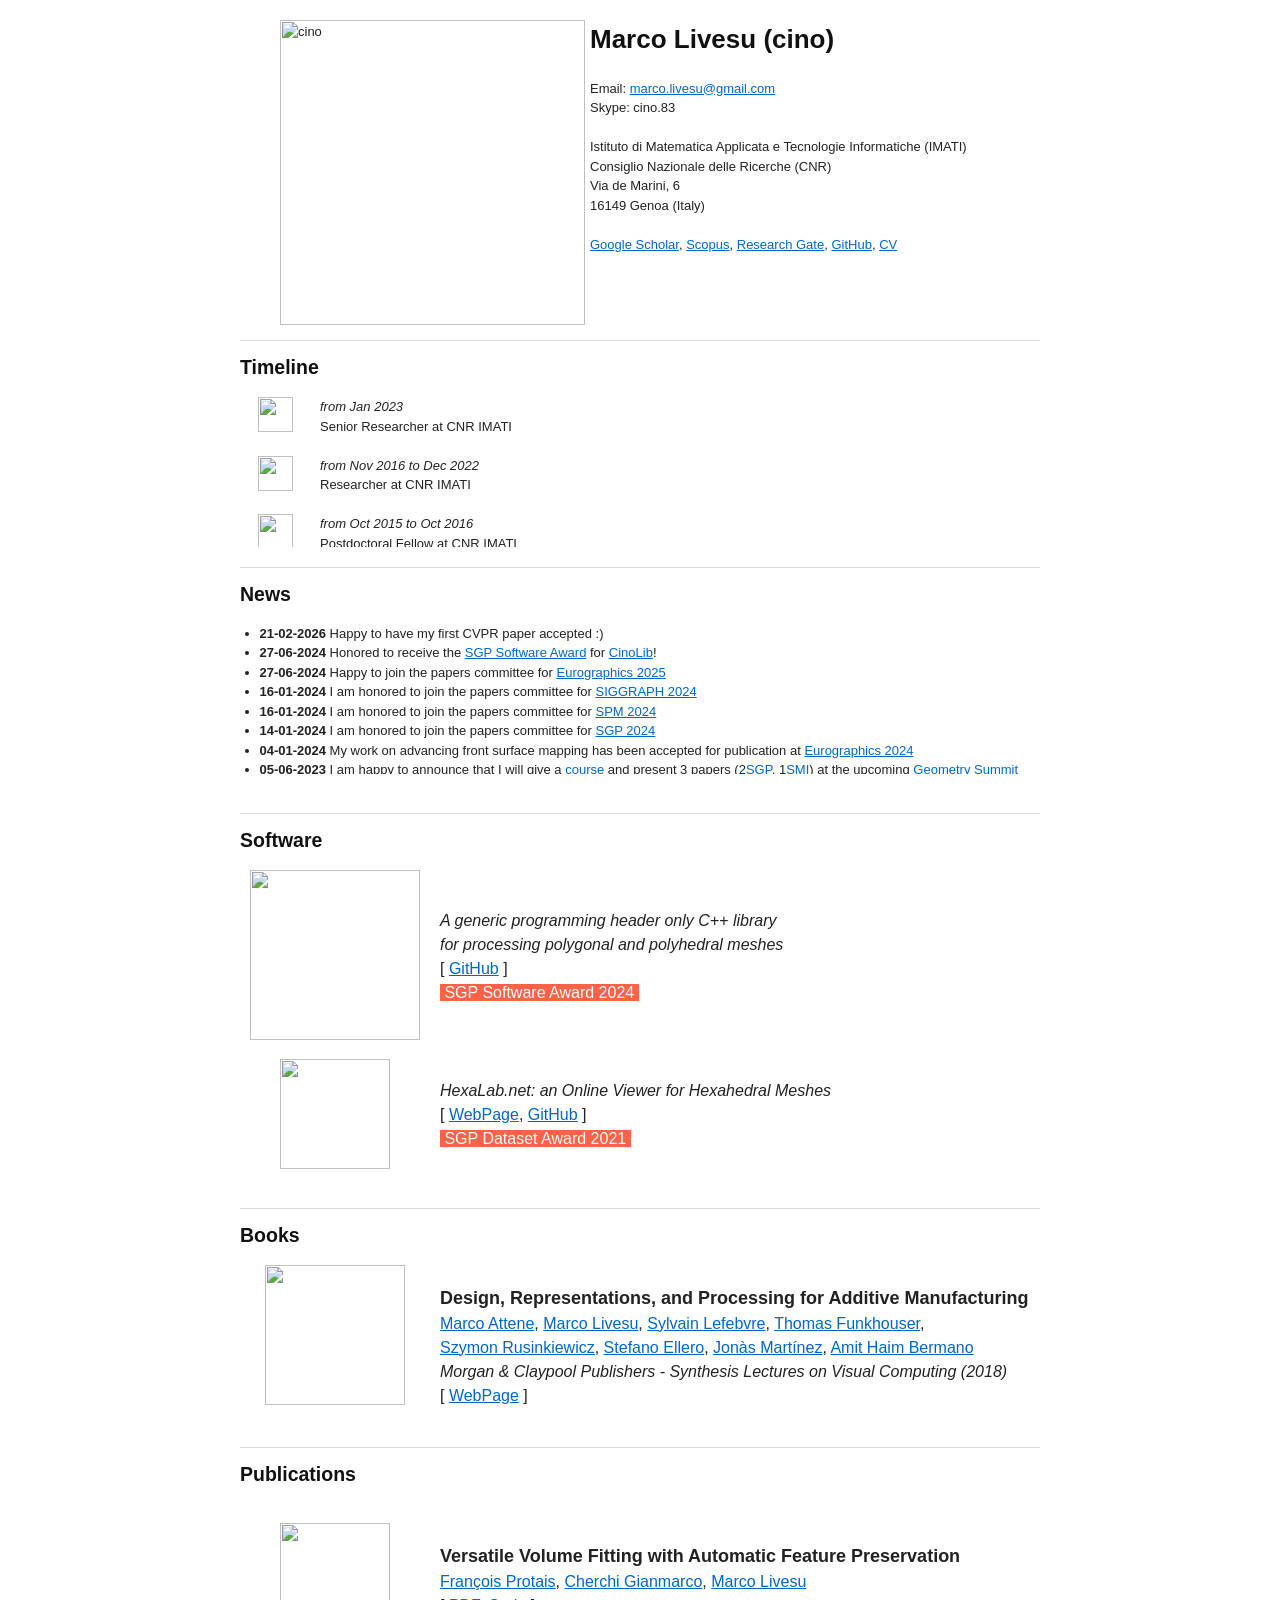
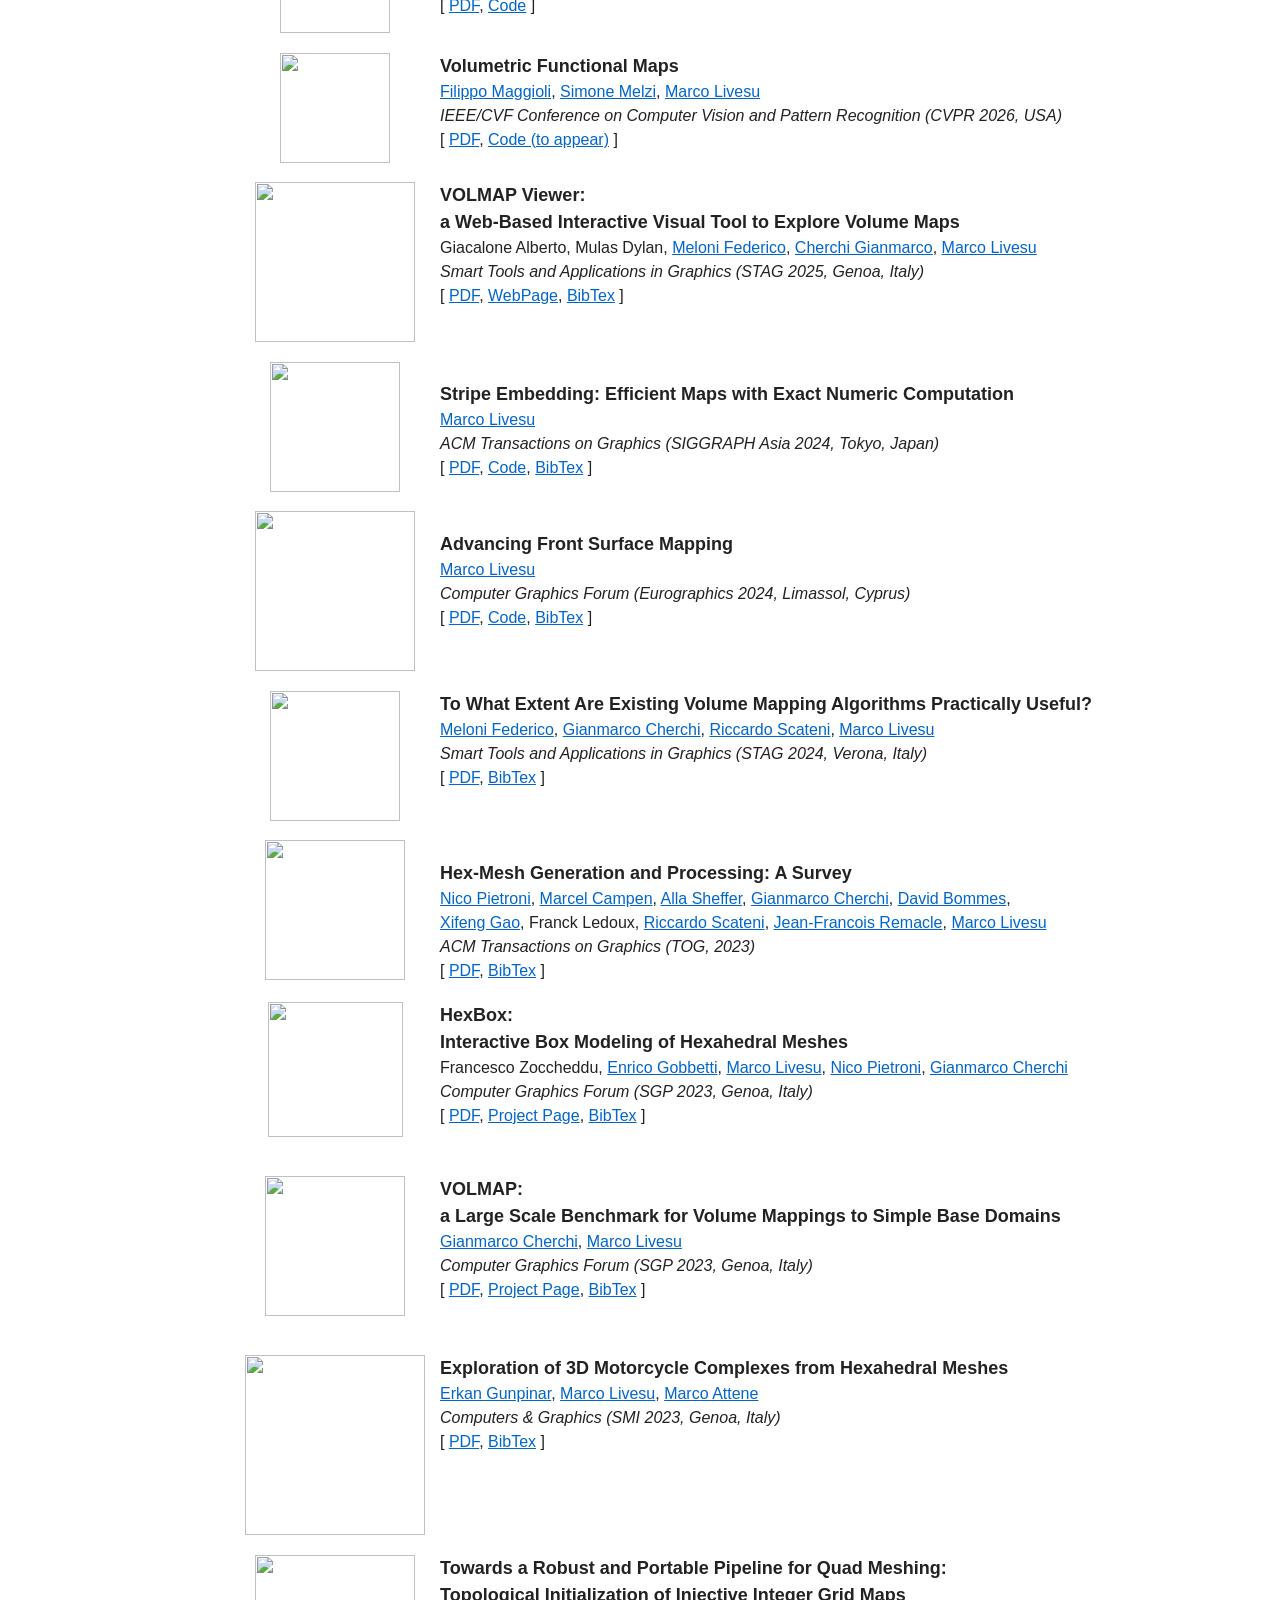
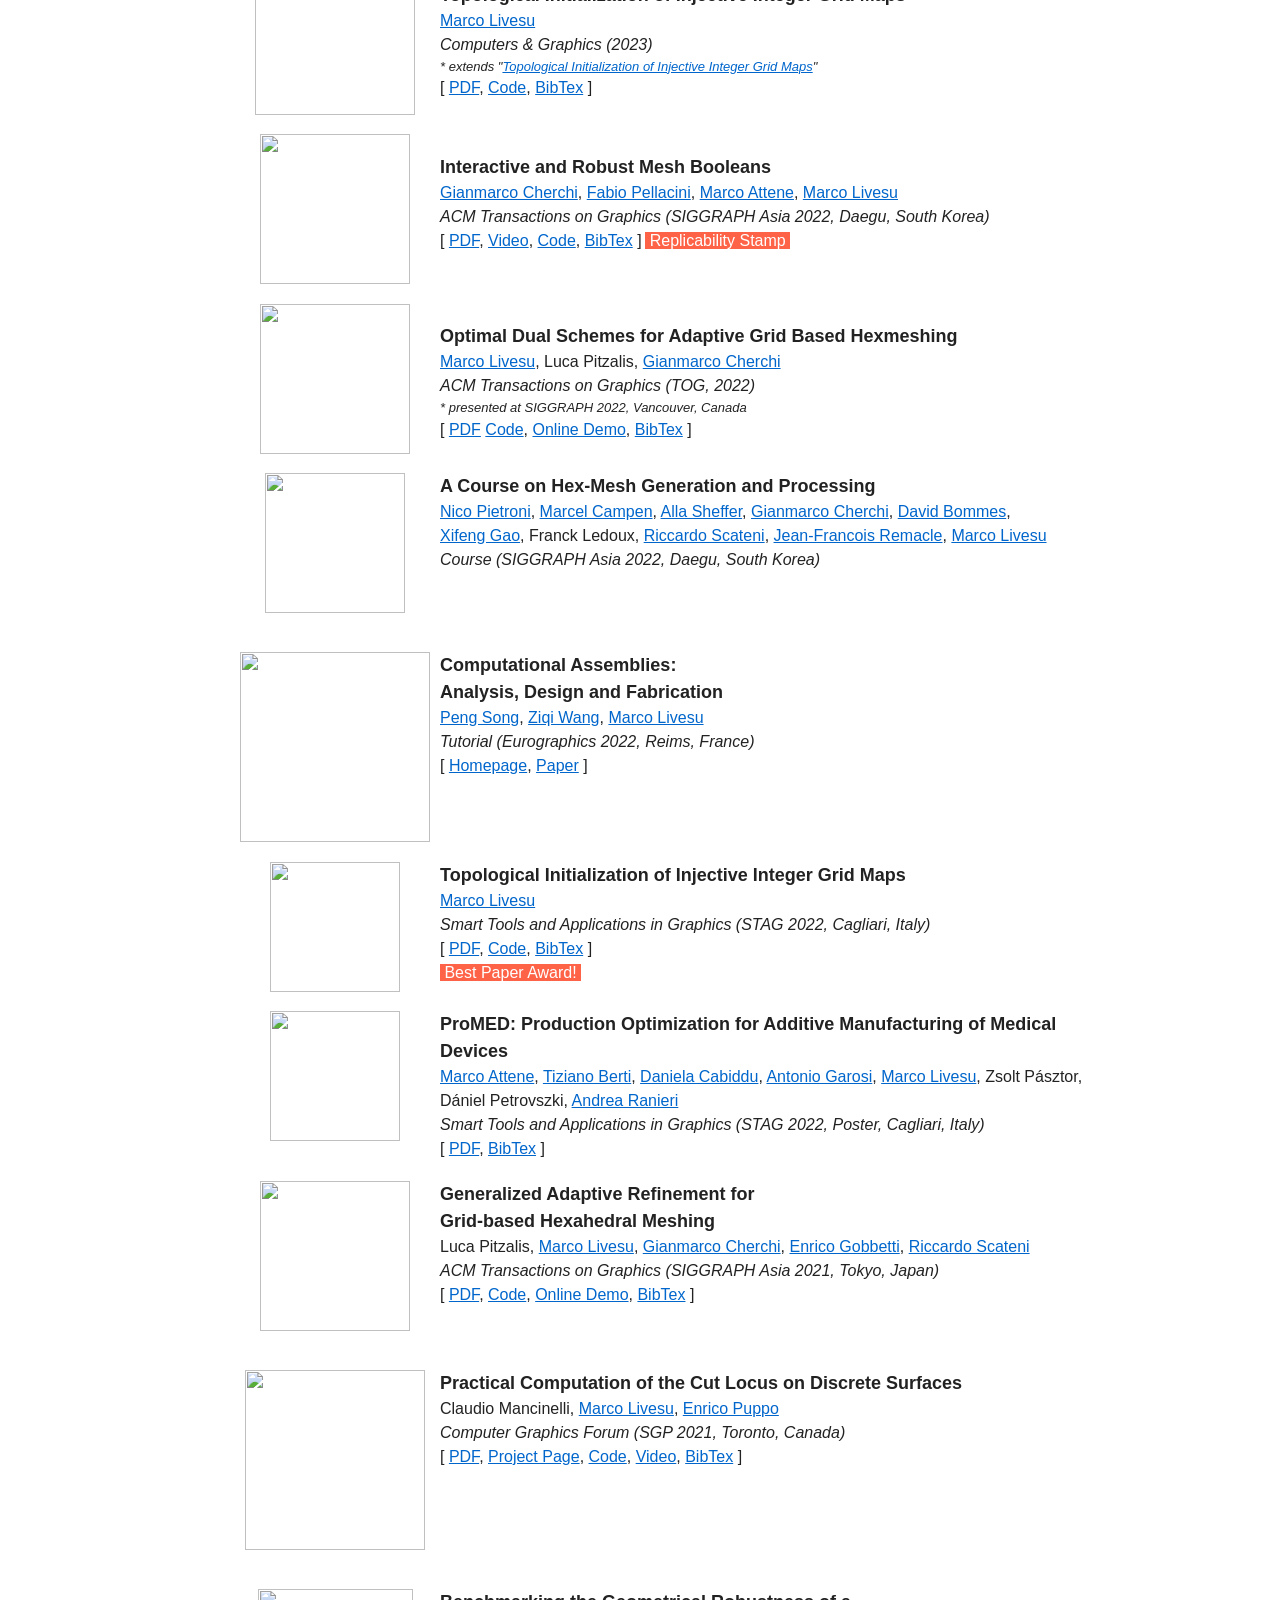
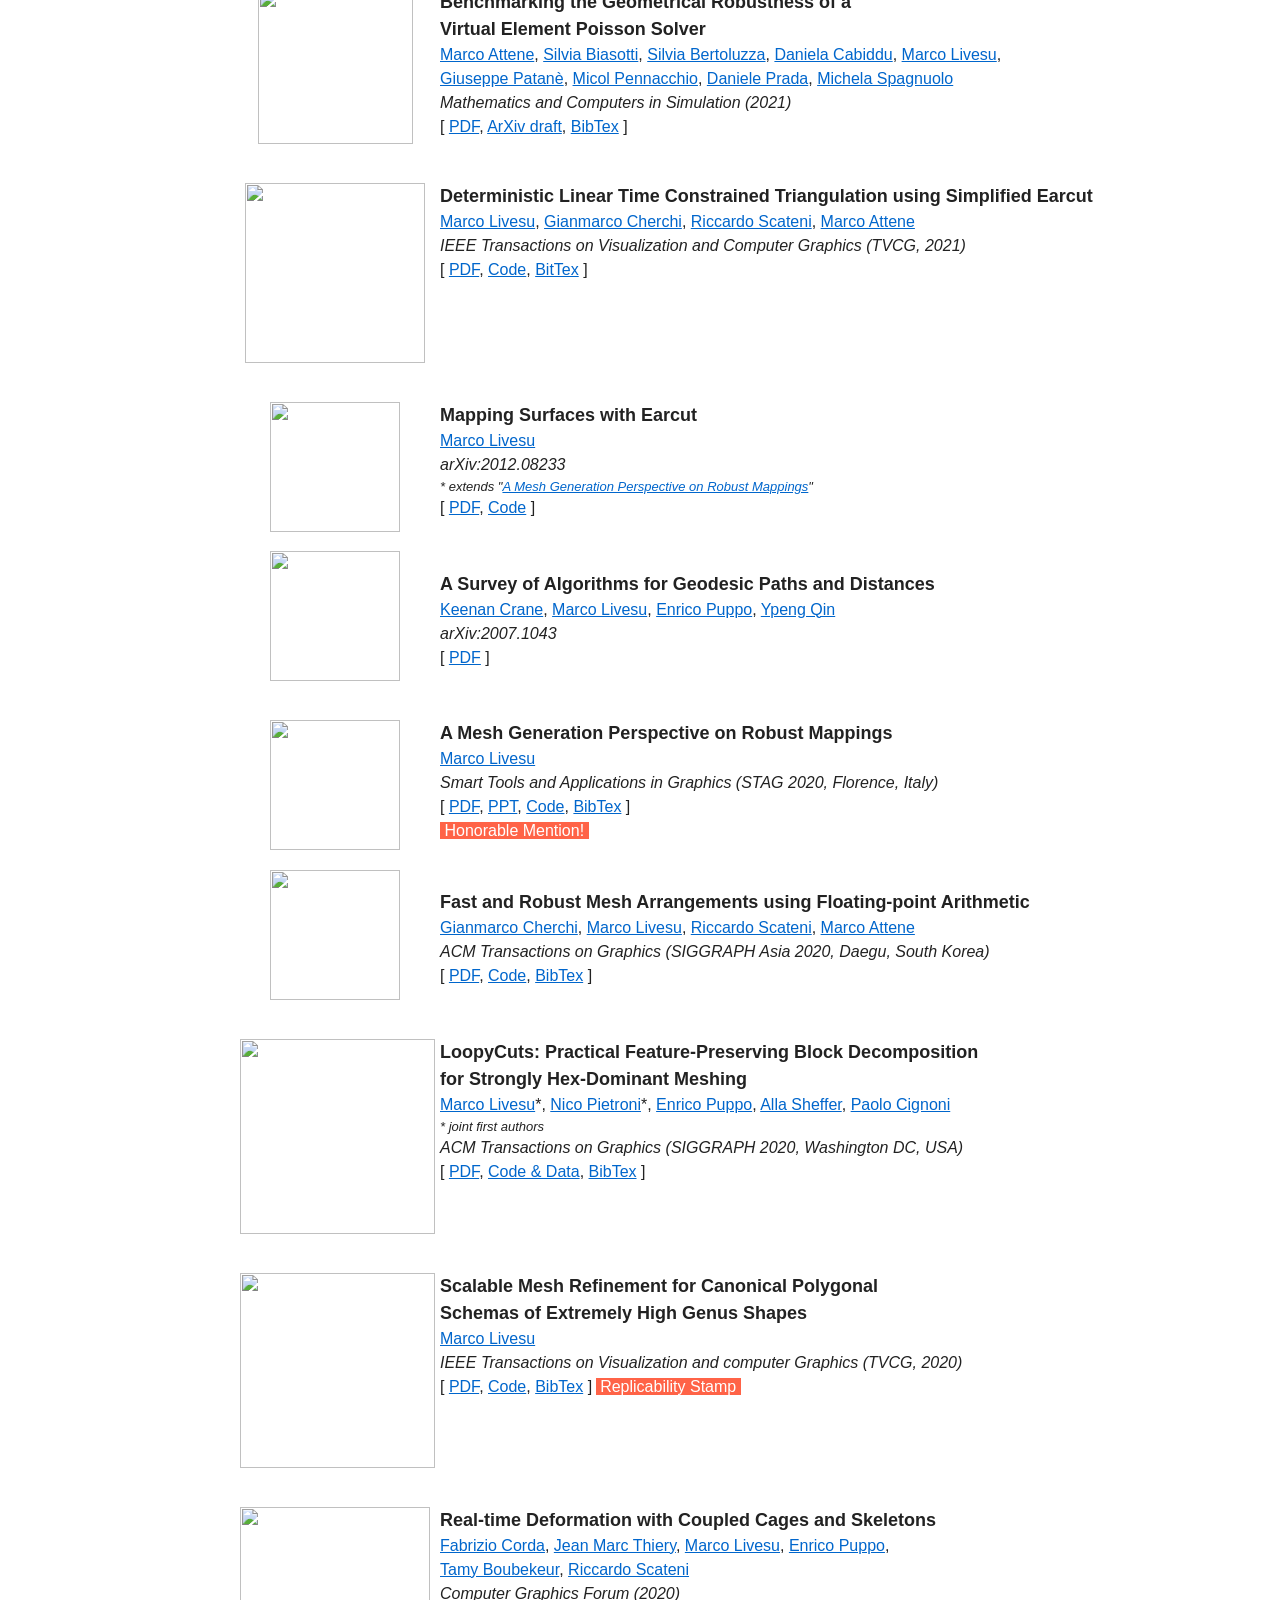
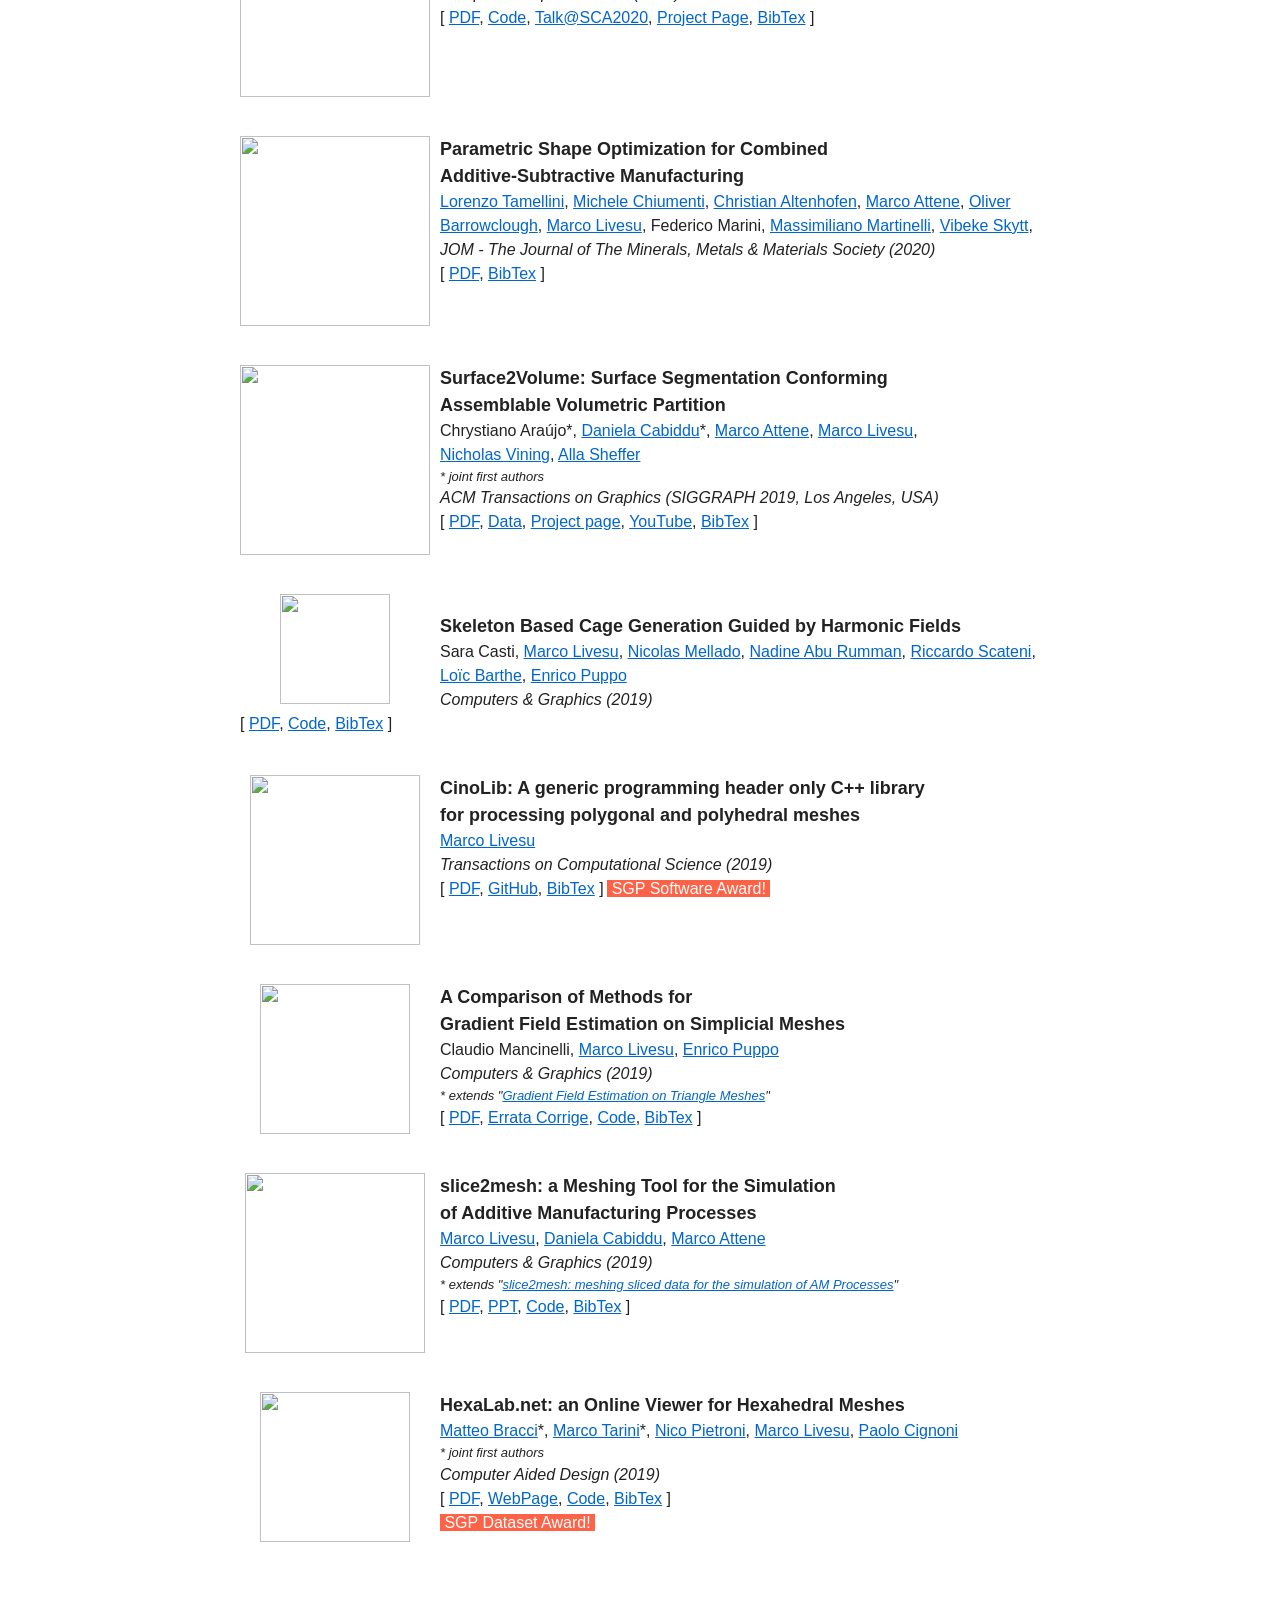
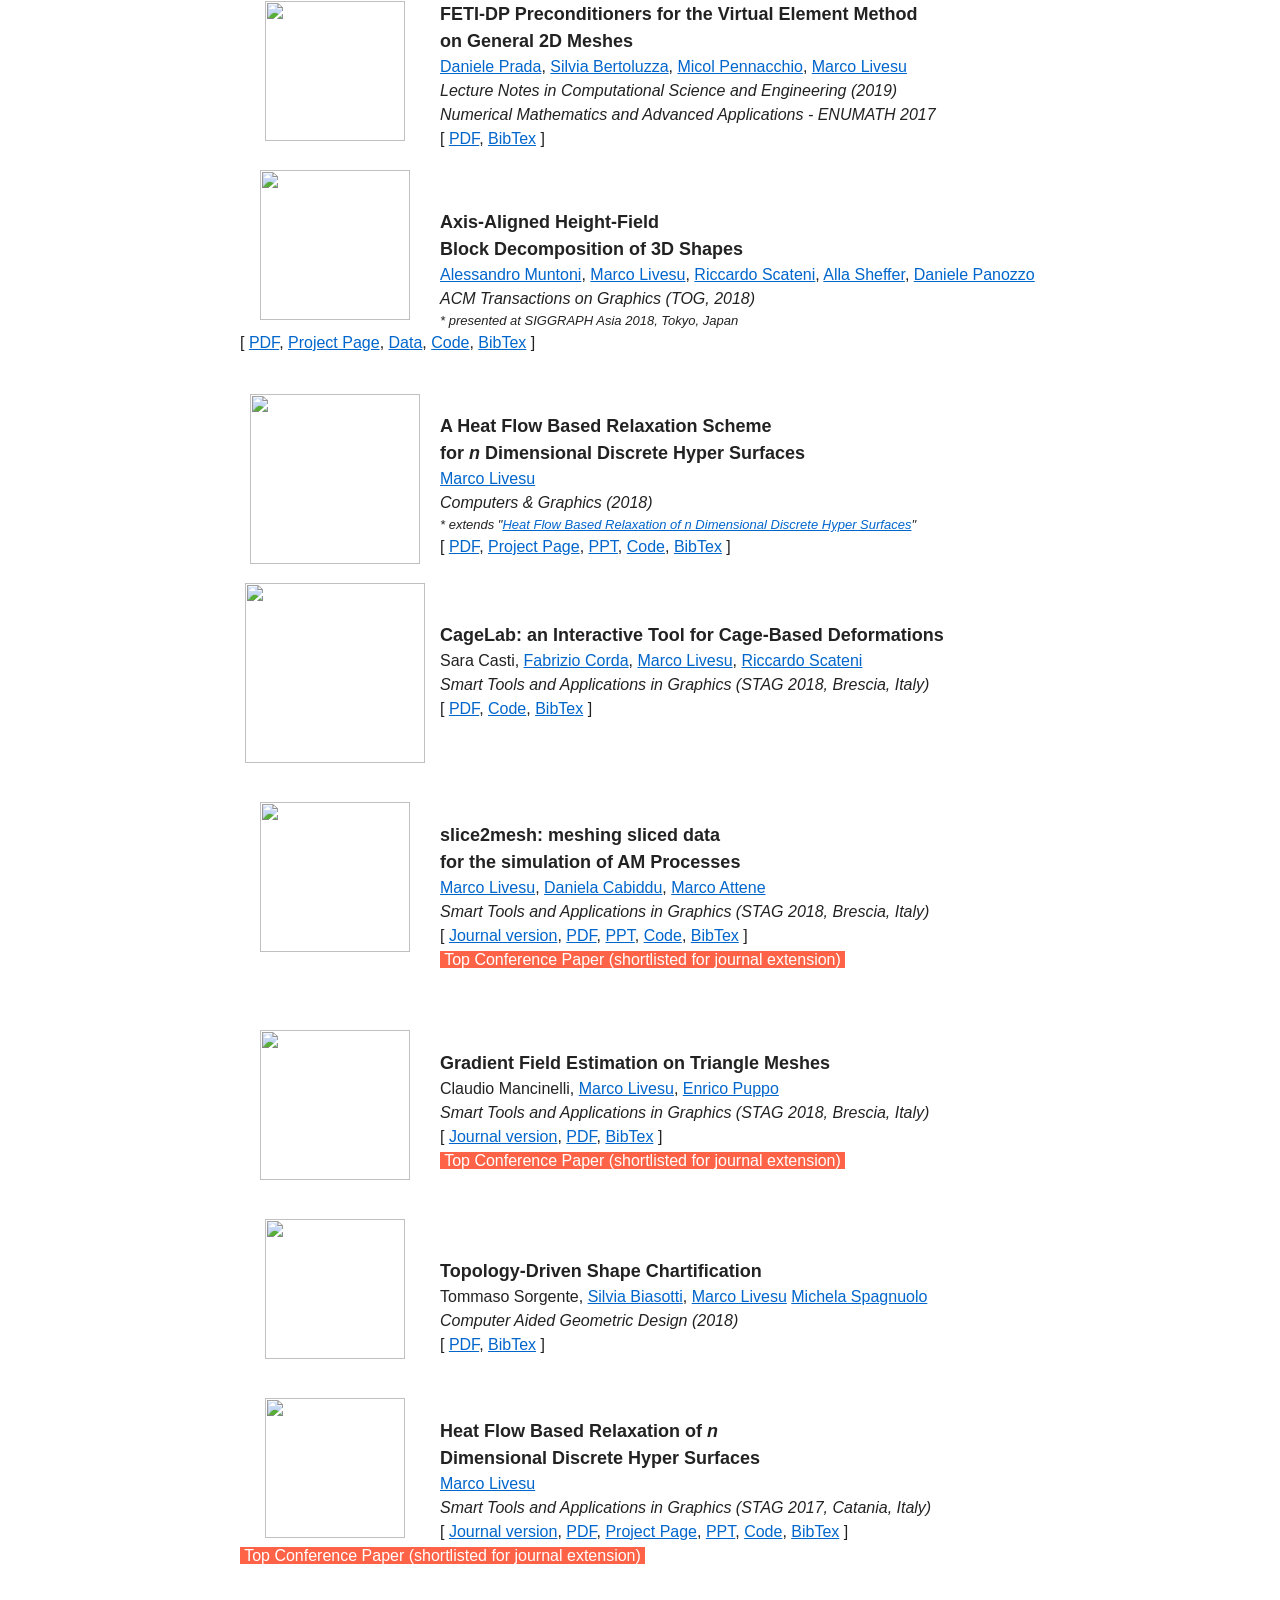
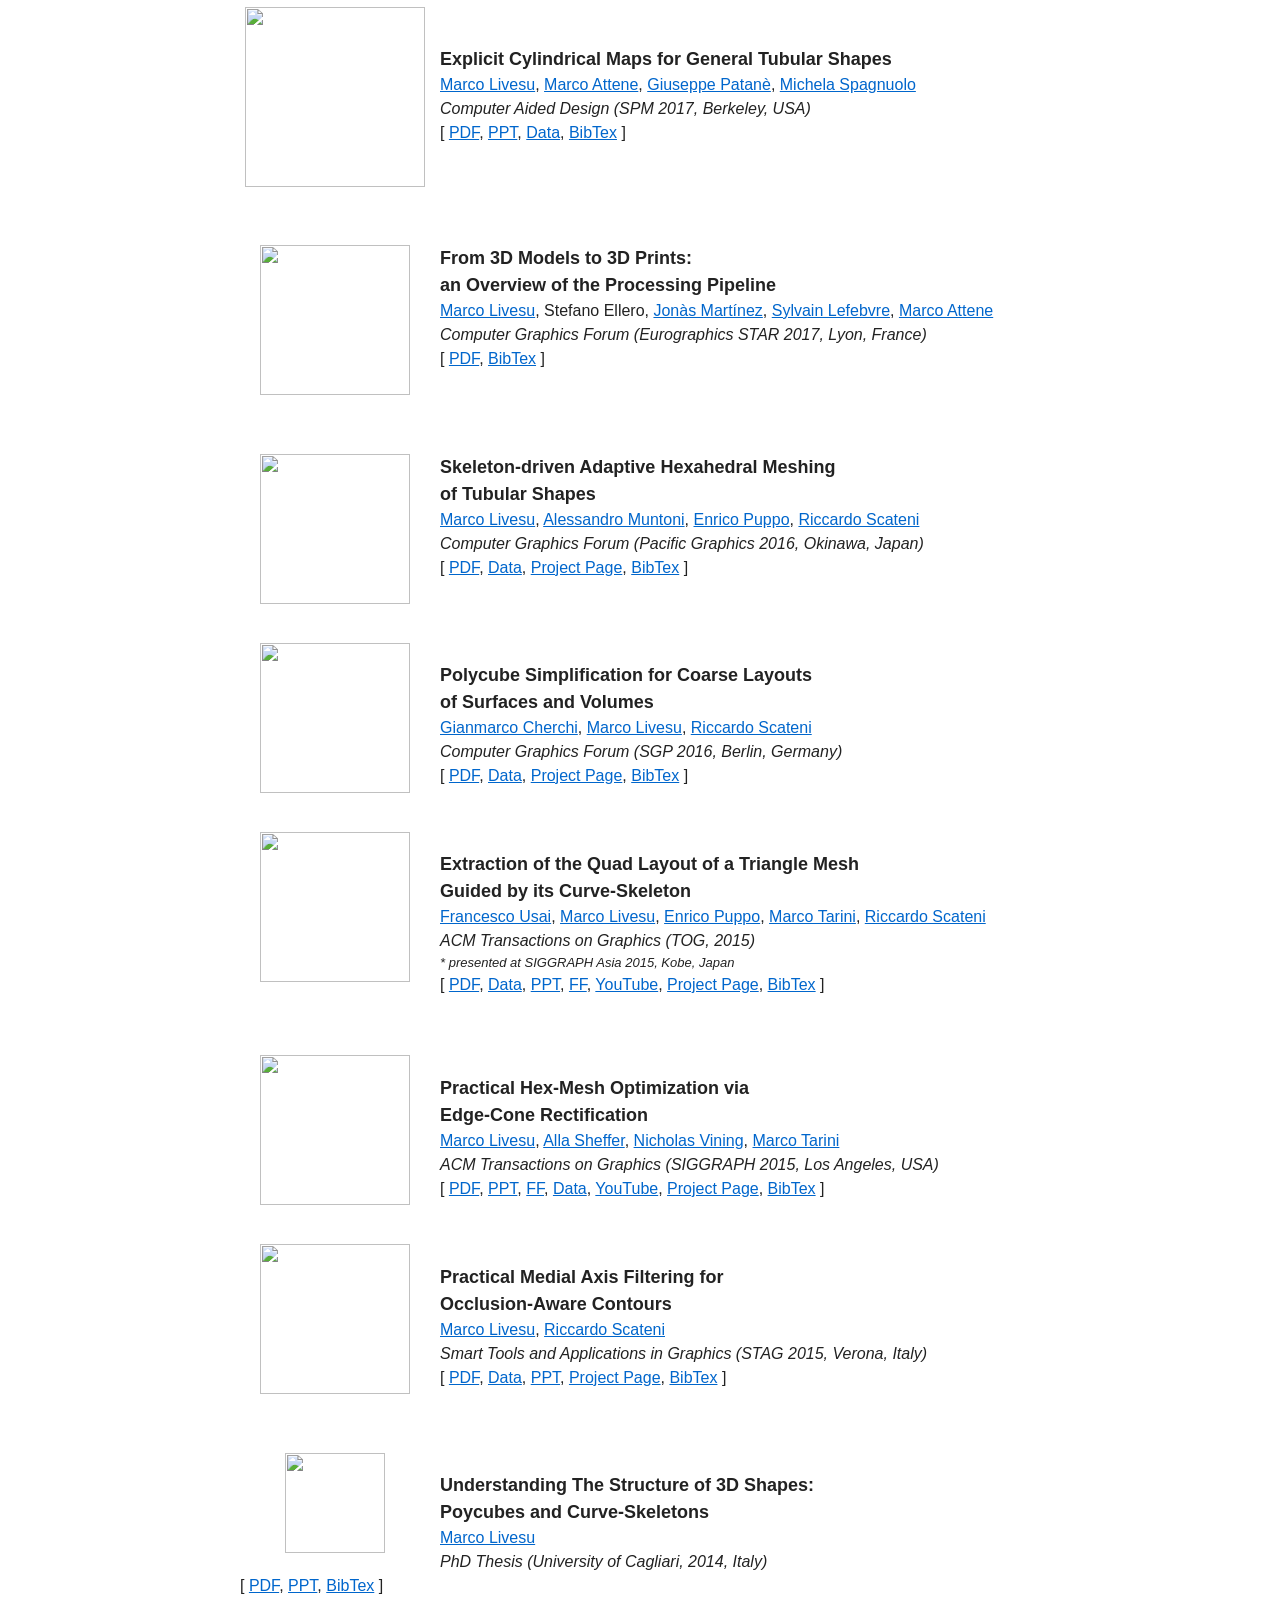
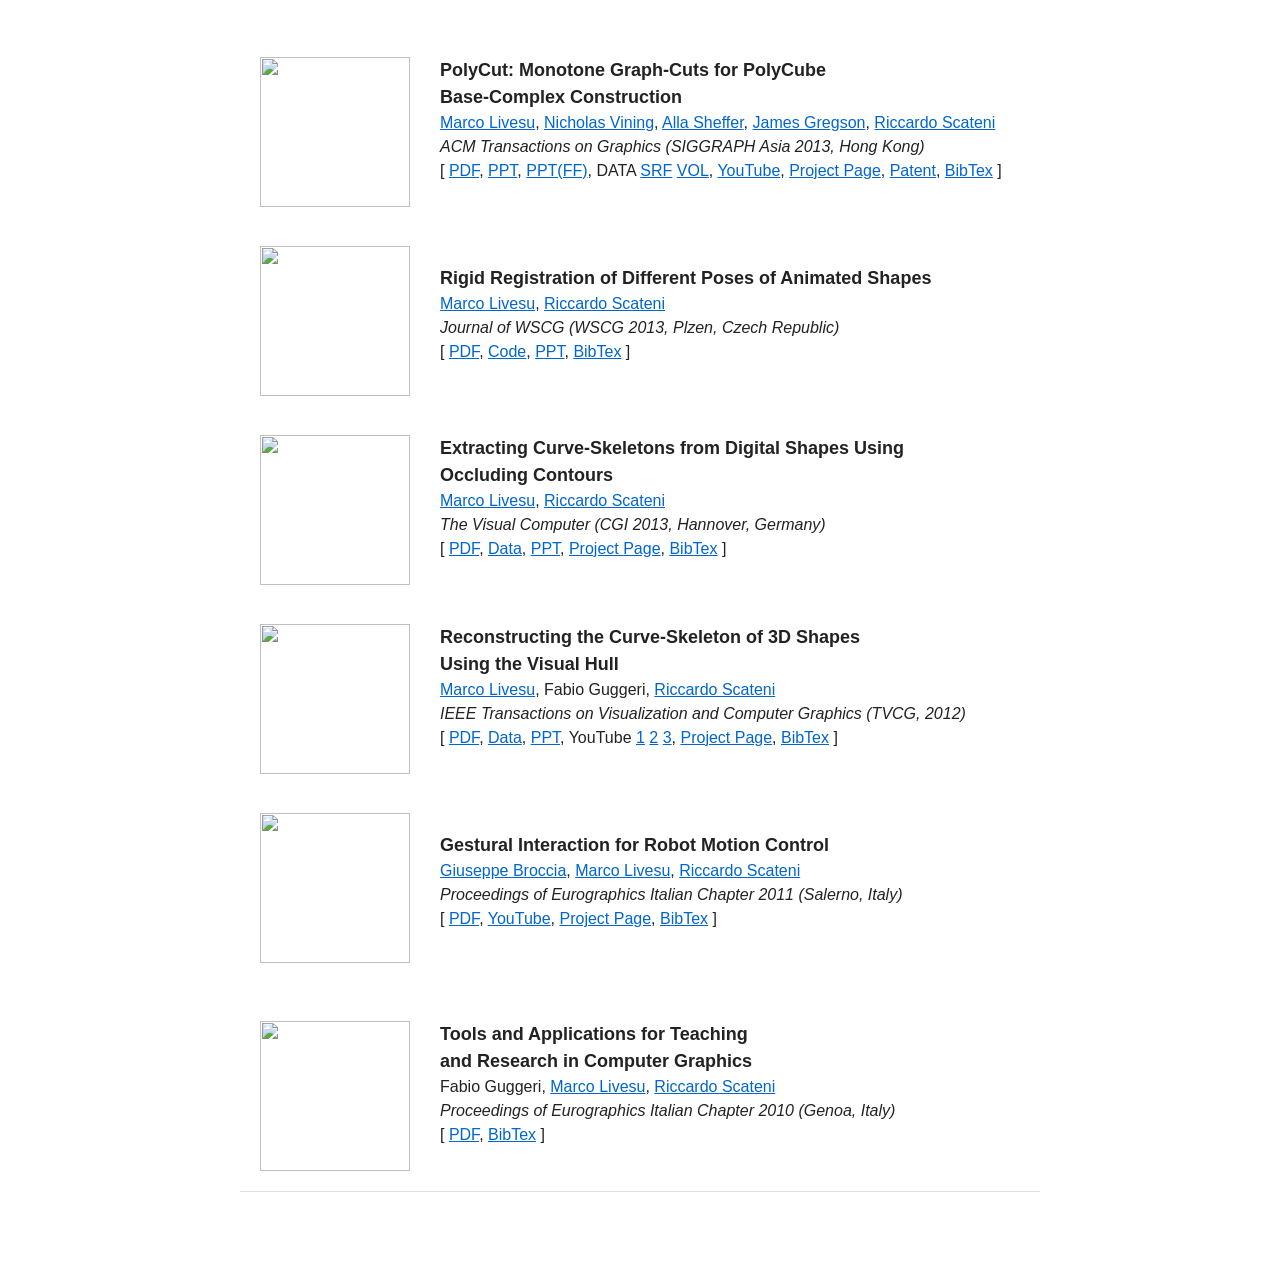
==== index.html @ 291c3c8e "Add files via upload" ====
<html><head>
    <meta http-equiv="Content-Type" content="text/html; charset=UTF-8">
    <meta name="author" content="Marco Livesu"/>
    <meta name="author-url" content="http://pers.ge.imati.cnr.it/livesu/"/>

    <title>Marco Livesu</title>

    <link rel="stylesheet" href="screen.css" type="text/css" media="screen, projection">
    <link rel="stylesheet" href="print.css" type="text/css" media="print">
    <style>
        body{
            font-family: Helvetica, Arial;
            font-size: 13px;
        }
        body.container{
            width: 800px;
        }

        .scrollable_div {
          width: 800px;
          height: 150px;
          overflow-y: scroll;
          overflow-x:hidden;
        }
    </style>

</head>

<body class="container">
    <div class="span-7 prepend-1" style="margin: 20px 0px 15px 0px;">
        <img src="img/cino3.jpg" alt="cino" width="305px" style="float:left; border:1px solid light-gray;">
    </div>
    <div class="span-10 prepend-1 last" align="justify" style="margin: 20px 0px 10px 0px;">
      <h2><b>Marco Livesu (cino)</b></h2>
      <p>  Email: <a href="mailto:marco.livesu@gmail.com">marco.livesu@gmail.com</a>
      <br> Skype: cino.83
      <br>
      <br> Istituto di Matematica Applicata e Tecnologie Informatiche (IMATI)
      <br> Consiglio Nazionale delle Ricerche (CNR)
      <br> Via de Marini, 6
      <br> 16149 Genoa (Italy)
      <br>
      <br> <a href="https://scholar.google.it/citations?user=SQFYoXkAAAAJ&hl=en&oi=ao">Google Scholar</a>,
           <a href="https://www.scopus.com/authid/detail.uri?authorId=55359210500">Scopus</a>,
           <a href="https://www.researchgate.net/profile/Marco_Livesu">Research Gate</a>,
           <a href="https://github.com/mlivesu">GitHub</a>,
          <a href="marcolivesuCV.pdf">CV</a>
      </p>
    </div>

    <hr>
    <div class="span-26">
        <h3><b>Timeline</b></h3>
        <div class="scrollable_div">
            <div class="span-22 content">
                <div class="span-2" align="center"> <img src="img/cnr.gif" height="35"> </div>
                <div><font size="2"><i>from Jan 2023</i><br>
                      Senior Researcher at CNR IMATI</font>
                </div><br>
                <div class="span-2" align="center"> <img src="img/cnr.gif" height="35"> </div>
                <div><font size="2"><i>from Nov 2016 to Dec 2022</i><br>
                      Researcher at CNR IMATI</font>
                </div></br>
                <div class="span-2" align="center"> <img src="img/cnr.gif" height="35"> </div>
                <div><font size="2"><i>from Oct 2015 to Oct 2016</i><br>
                      Postdoctoral Fellow at CNR IMATI</font>
                </div></br>
                <div class="span-2" align="center"> <img src="img/unica.jpg" height="40"> </div>
                <div><font size="2"><i>from Mar 2015 to Sep 2015</i><br>
                      Researcher at University of Cagliari</font>
                </div></br>
                <div class="span-2" align="center"> <img src="img/unige.png" height="39"> </div>
                <div><font size="2"><i>from Feb 2015 to Aug 2015</i><br>
                      Visiting Researcher at University of Genoa</font>
                </div></br>
                <div class="span-2" align="center"> <img src="img/UBC.jpeg" height="39"> </div>
                <div><font size="2"><i>from Jun 2014 to Jan 2015</i><br>
                      Postdoctoral Fellow at University of British Columbia</font>
                </div></br>
                <div class="span-2" align="center"> <img src="img/UBC.jpeg" height="39"> </div>
                <div><font size="2"><i>from Sep 2012 to Apr 2013</i><br>
                      Visiting PhD at University of British Columbia</font>
                </div></br>
                <div class="span-2" align="center"> <img src="img/unica.jpg" height="40"> </div>
                <div><font size="2"><i>from Jan 2011 to May 2014</i><br>
                      PhD at University of Cagliari</font>
                </div></br>
            </div>
        </div>
      </div>
      <br>

      <hr>
      <div class="span-24">
          <h3><b>News</b></h3>
          <div class="scrollable_div" align="justify">
          <font size="2">
          <ul>
          <li><b>21-02-2026</b> Happy to have my first CVPR paper accepted :)</li>
          <li><b>27-06-2024</b> Honored to receive the <a href="http://awards.geometryprocessing.org">SGP Software Award</a> for <a href="https://github.com/mlivesu/cinolib">CinoLib</a>!</li>
          <li><b>27-06-2024</b> Happy to join the papers committee for <a href="https://eg25.cs.ucl.ac.uk/main/home.html">Eurographics 2025</a></li>
          <li><b>16-01-2024</b> I am honored to join the papers committee for <a href="https://s2024.siggraph.org">SIGGRAPH 2024</a></li>
          <li><b>16-01-2024</b> I am honored to join the papers committee for <a href="https://spmconf.github.io/SPM2024/">SPM 2024</a></li>
          <li><b>14-01-2024</b> I am honored to join the papers committee for <a href="https://sgp2024.github.io//">SGP 2024</a></li>
          <li><b>04-01-2024</b> My work on advancing front surface mapping has been accepted for publication at <a href="https://eg2024.cyens.org.cy">Eurographics 2024</a></li>
          <li><b>05-06-2023</b> I am happy to announce that I will give a <a href="https://sgp2023.github.io/program/#graduate-school">course</a> and present 3 papers (2<a href="https://sgp2023.github.io">SGP</a>, 1<a href="https://smiconf.github.io/2023/">SMI</a>) at the upcoming <a href="https://igs2023.imati.cnr.it">Geometry Summit</a></li>
          <li><b>03-08-2022</b> Our work on robust interactive mesh Booleans is conditionally accepted at SIGGRAPH Asia 2022!</li>
          <li><b>27-07-2022</b> I am honored to serve on the technical papers committee for SIGGRAPH 2023</li>
          <li><b>17-03-2022</b> On Mar 31st I will be talking about Fabrication-Aware Shape Decomposition at the <a href="https://computational-fabrication.org">Computational Fabrication Seminar</a></li>
          <li><b>10-02-2022</b> <a href="https://songpenghit.github.io">Peng Song</a>, <a href="https://kiki007.github.io">Ziqi Wang</a> and I will be giving a tutorial on Computational Assemblies at EG2022. Stay tuned!</li>
          <li><b>03-12-2021</b> On Dec 6th I will be giving a presentation on Grid-based Hexmeshing at the <a href="https://www.algohex.eu/frames2021/">FRAMES 2021</a> workshop</li>
          <li><b>21-10-2021</b> Our work on optimal dual schemes for adaptive hexahedral meshing has been accepted at TOG!</li>
          <li><b>16-07-2021</b> I have one paper conditionally accepted at SIGGRAPH Asia 2021!</li>
          <li><b>16-07-2021</b> We are honored to receive the <a href="http://awards.geometryprocessing.org">SGP Dataset Award</a> for our <a href="http://www.hexalab.net/">HexaLab</a> project!</li>
          <li><b>25-06-2021</b> Our work on the comptutation of the Cut Locus for discrete surfaces has been accepted for publication at SGP!</li>
          <li><b>28-03-2021</b> Our work on deterministic linear time constrained triangulation has been accepted for publication at IEEE TVCG!</li>
          <li><b>14-03-2021</b> I will serve on the papers committee for <a href="https://sgp2021.github.io">SGP 2021</a></li>
          <li><b>13-11-2020</b> Hey, my paper on robust 2D mappings has received a honorable mention at <a href="https://micc.unifi.it/stag2020/">STAG 2020</a>!</li>
          <li><b>21-10-2020</b> New paper accepted at <a href="https://micc.unifi.it/stag2020/">STAG 2020</a></li>
          <li><b>25-10-2020</b> I will serve on the short papers committee for <a href="https://conferences.eg.org/eg2021/">Eurographics 2021</a></li>
          <li><b>01-08-2020</b> I have one paper conditionally accepted at SIGGRAPH Asia 2020!</a></li>
          <li><b>28-05-2020</b> I will serve on the program committee for <a href="https://micc.unifi.it/stag2020/home-2/">STAG 2020</a></li>
          <li><b>28-05-2020</b> I will serve on the program committee for <a href="http://www.grapp.visigrapp.org">GRAPP 2021</a></li>
          <li><b>14-04-2020</b> I have one paper conditionally accepted at SIGGRAPH 2020! Details soon...</li>
          <li><b>14-04-2020</b> My work on mesh refinement for generating a canonical polygonal schema is conditionally accepted at IEEE TVCG!</li>
          <li><b>16-01-2020</b> I've also received the habilitation as Associate Professor in Information Elaboration Systems (09/H1)</li>
          <li><b>14-01-2020</b> I just received the habilitation as Associate Professor in Computer Science (01/B1)</li>
          <li><b>09-01-2020</b> Our work on real-time deformation with coupled cages and skeletons has been accepted for publication at <a href="https://onlinelibrary.wiley.com/journal/14678659">CGF</a></li>
          <li><b>04-11-2019</b> Our work on shape optimization for combined additive/subtractive manufacturing has been published at <a href="https://link.springer.com/article/10.1007/s11837-019-03886-x?wt_mc=Internal.Event.1.SEM.ArticleAuthorOnlineFirst&utm_source=ArticleAuthorOnlineFirst&utm_medium=email&utm_content=AA_en_06082018&ArticleAuthorOnlineFirst_20191101">JOM</a></li>
          <li><b>25-10-2019</b> I will be serving on the short papers committee for <a href="https://conferences.eg.org/egev20/">Eurographics 2020</a></li>
          <li><b>27-09-2019</b> Today I am giving a <a href="talks/2019_09_27_Generation_Visualization_and_Assessment_of_Hexahedral_Meshes_INRIA_Sophia_Antipolis.pptx">talk</a> about hexahedral mesh generation and visualization at INRIA, hosted by <a href="https://www-sop.inria.fr/members/Evelyne.Hubert/">Evelyne Hubert</a></li>
          <li><b>25-03-2019</b> The paper based upon <a href="https://github.com/maxicino/cinolib">CinoLib</a> has been accepted for publication in the Lecture Notes in Computer Science</li>
          <li><b>25-03-2019</b> Our work on assemblable volumetric partitioning for fabrication is conditionally accepted at SIGGRAPH 2019!</li>
          <li><b>25-03-2019</b> Our work on cage generation has been conditionally accepted for publication at Computers & Graphics</li>
          <li><b>21-03-2019</b> Our extended study on gradient fields has been accepted for publication at Computers & Graphics</li>
          <li><b>01-03-2019</b> Our extended work on <a href="https://github.com/mlivesu/slice2mesh">slice2mesh</a> has been accepted for publication at Computers & Graphics</li>
          <li><b>08-02-2019</b> From Feb 10 to Mar 02 I will be visiting Prof. <a href="https://cims.nyu.edu/gcl/daniele.html">Daniele Panozzo</a> and his group at NYU</li>
          <li><b>14-12-2018</b> The paper based upon our hexmesh visualization tool, <a href="http://www.hexalab.net">HexaLab</a>, has been officially accepted for publication at CAD</li>
          <li><b>15-11-2018</b> Tomorrow I'll be talking about process planning for 3D printing at University of Verona, hosted by <a href="http://www.andreagiachetti.it/andrea/">Prof. A.Giachetti</a></li>
          <li><b>12-09-2018</b> Our work on <a href="papers/MLSSP18/MLSSP18.html">height field decomposition</a> will be presented at <a href="https://sa2018.siggraph.org/en/">SIGGRAPH Asia 2018</a>, Tokyo (Japan)</li>
          <li><b>29-08-2018</b> I have three papers accepted for presentation at <a href="http://stag2018.unibs.it">STAG 2018</a></li>
          <li><b>16-07-2018</b> The submission deadline for <a href="http://stag2018.unibs.it">STAG 2018</a> is approaching. We are looking forward to receiving your submissions :-)</li>
          <li><b>16-07-2018</b> Our <a href="papers/SBLS18/SBLS18.pdf">paper</a> on topology driven shape chartification has been accepted for publication at CAGD</li>
          <li><b>26-06-2018</b> Our <a href="http://www.morganclaypoolpublishers.com/catalog_Orig/product_info.php?products_id=1266">book</a> on Design and Process Planning for Additive Manufacturing has been released</li>
          <li><b>18-06-2018</b> We publicly released <a href="http://www.hexalab.net">HexaLab</a>! A visualization tool for hexahedral meshes</li>
          <li><b>04-05-2018</b> Our paper on height field block decomposition has been accepted for publication at ACM TOG</li>
          <li><b>04-05-2018</b> I will serve on the program committee for <a href="http://www.grapp.visigrapp.org">GRAPP 2019</a></li>
          <li><b>04-04-2018</b> I am happy to announce that I joined the editorial board of the <a href="http://journals.plos.org/plosone/">PLOS One</a> journal</li>
          <li><b>04-04-2018</b> Our paper on topology driven shape chartification has been conditionally accepted for publication at CAGD</li>
          <li><b>25-03-2018</b> Next June I will be talking about shape decomposition for manufacturing in Arcachon, at <a href="https://cs2018.sciencesconf.org">Curves and Surfaces</a></li>
          <li><b>23-03-2018</b> Next October <a href="http://berndbickel.com">B.Bickel</a>, <a href="http://pellacini.di.uniroma1.it">F.Pellacini</a>, <a href="http://vcg.isti.cnr.it/~malomo/">L.Malomo</a>, <a href="https://sites.google.com/site/jonasmartinezbayona/">J.Martìnez</a> and I will be teaching AM at the <a href="http://egit-school2018.unibs.it">EGIT PhD School 2018</a></li>
          <li><b>23-03-2018</b> <a href="http://stag2018.unibs.it">STAG 2018</a> website is up and running. We are looking forward to receiving many submissions!</li>
          <li><b>25-01-2018</b> My joint work with IMATI Pavia on FETI-DP preconditioners for VEM has been conditionally accepted for publication</li>
          <li><b>09-01-2018</b> My extended work on discrete hyper surfaces relaxation has been accepted at the Computers & Graphics journal</li>
          <li><b>04-01-2018</b> I will serve as program chair for STAG 2018</li>
          <li><b>20-10-2017</b> My work on discrete hyper surfaces relaxation has been shortlisted for a journal extended version</li>
          <li><b>22-08-2017</b> My C++ library for processing polygonal and polyhedral meshes (<a href="https://github.com/maxicino/cinolib">CinoLib</a>) is now publicly available on GitHub</li>
          <li><b>22-08-2017</b> My paper on relaxing <i>n</i> dimensional discrete hyper surfaces has been accepted at <a href="http://iplab.dmi.unict.it/stag2017/">STAG 2017</a></li>
          <li><b>18-05-2017</b> I will serve on the program committee for <a href="http://iplab.dmi.unict.it/stag2017/">STAG 2017</a>. Call for papers is now open.</li>
          <li><b>28-04-2017</b> Our paper on solid cylindrical maps for tubular shapes has been accepted at <a href="https://s3pm.icsi.berkeley.edu/s3pm/spm.html">SPM 2017</a></li>
          <li><b>25-04-2017</b> I served as Guest Academic Editor for the <a href="http://journals.plos.org/plosone/">PLOS One</a> journal</li>
          <li><b>28-03-2017</b> I will serve on the program committee for <a href="http://www.grapp.visigrapp.org">GRAPP 2018</a></li>
          <li><b>28-03-2017</b> I will serve on the program committee for <a href="http://sibgrapi2017.ic.uff.br">SIBGRAPI 2017</a></li>
          <li><b>23-12-2016</b> Our survey on Process Planning for Additive Manufacturing has been conditionally accepted at <a href="http://liris.cnrs.fr/eg2017/index.php/star-program/#st2">EUROGRAPHICS 2017</a></li>
          </ul>
          </font>
        </div>
        <br><br>
      </div>
      <br>

      <hr>
      <h3><b>Software</b></h3>
      <div class="container">
        <div class="span-24 content">
          <div class="span-5" align="center"> <img src="img/cinolib.png" width="170"> </div>
          <div><br><br>
            <font size="3"><i>A generic programming header only C++ library<br>for processing polygonal and polyhedral meshes</i></font><br>
            <font size="3">[
              <a href="https://github.com/maxicino/cinolib">GitHub</a>
            ]</font>
          </div>
          <font size="3" style="background-color:Tomato; color:white;">&nbsp;SGP Software Award 2024&nbsp;</font>
        </div>
      </div>
      <br>

      <div class="container">
        <div class="span-24 content">
          <div class="span-5" align="center"> <img src="img/hexalab.png" width="110"> </div>
          <div><br>
            <font size="3"><i>HexaLab.net: an Online Viewer for Hexahedral Meshes</i></font><br>
            <font size="3">[
              <a href="http://www.hexalab.net">WebPage</a>,
              <a href="https://github.com/cnr-isti-vclab/HexaLab">GitHub</a>
            ]</font>
          </div>
          <font size="3" style="background-color:Tomato; color:white;">&nbsp;SGP Dataset Award 2021&nbsp;</font>
        </div>
      </div>
      <br><br>

      <hr>
      <h3><b>Books</b></h3>
      <div class="container">
        <div class="span-22 content">
          <div class="span-5" align="center"> <img src="papers/ALLFREMB18/ALLFREMB18.jpg" width="140"> </div>
          <br>
          <div>
            <font size="4"><b>Design, Representations, and Processing for Additive Manufacturing</b><br></font>
            <font size="3">
              <a href="http://pers.ge.imati.cnr.it/attene/PersonalPage/attene.html">Marco Attene</a>,
              <a href="http://pers.ge.imati.cnr.it/livesu/">Marco Livesu</a>,
              <a href="http://www.antexel.com/sylefeb/research">Sylvain Lefebvre</a>,
              <a href="https://www.cs.princeton.edu/~funk/">Thomas Funkhouser</a>,<br>
              <a href="https://www.cs.princeton.edu/~smr/">Szymon Rusinkiewicz</a>,
              <a href="https://www.linkedin.com/in/stefanoellero/">Stefano Ellero</a>,
              <a href="https://sites.google.com/site/jonasmartinezbayona/">Jonàs Martínez</a>,
              <a href="https://www.cs.princeton.edu/~abermano/">Amit Haim Bermano</a><br>
            </font>
            <font size="3"><i>Morgan & Claypool Publishers - Synthesis Lectures on Visual Computing (2018)</i></font><br>
            <font size="3">[
              <a href="https://www.morganclaypool.com/doi/10.2200/S00847ED1V01Y201804VCP031">WebPage</a>
            ]</font>
          </div>
        </div>
      </div>
      <br>
      <br>

      <hr>
      <h3><b>Publications</b></h3>
      <br>


<div id="MLM25" class="container">
  <div class="span-22 content">
    <div class="span-5" align="center"> <img src="papers/PCL26/PCL26.png" width="110"> </div>
    <div><br>
      <font size="4"><b>Versatile Volume Fitting with Automatic Feature Preservation</b><br></font>
      <font size="3">
        <a href="https://fprotais.github.io">François Protais</a>,
        <a href="https://www.gianmarcocherchi.com">Cherchi Gianmarco</a>,
        <a href="http://pers.ge.imati.cnr.it/livesu/">Marco Livesu</a><br>
      </font>
      <font size="3">[
        <a href="https://inria.hal.science/hal-05574616v1">PDF</a>,
        <a href="https://github.com/fprotais/Mesh_optimization">Code</a>
      ]</font><br>
    </div>
  </div>
</div>
<br>


<div id="MLM25" class="container">
  <div class="span-22 content">
    <div class="span-5" align="center"> <img src="papers/MLM25/MLM25.png" width="110"> </div>
    <div>
      <font size="4"><b>Volumetric Functional Maps</b><br></font>
      <font size="3">
        <a href="https://www.filippomaggioli.com">Filippo Maggioli</a>,
        <a href="https://sites.google.com/site/melzismn">Simone Melzi</a>,
        <a href="http://pers.ge.imati.cnr.it/livesu/">Marco Livesu</a><br>
      </font>
      <font size="3"><i>IEEE/CVF Conference on Computer Vision and Pattern Recognition (CVPR 2026, USA)</i></font><br>
      <font size="3">[
        <a href="https://arxiv.org/pdf/2506.13212">PDF</a>,
        <a href="">Code (to appear)</a>
      ]</font><br>
    </div>
  </div>
</div>
<br>


<div id="GMMCL25" class="container">
  <div class="span-22 content">
    <div class="span-5" align="center"> <img src="papers/GMMCL25/GMMCL25.png" width="160"> </div>
    <div>
      <font size="4"><b>VOLMAP Viewer:<br>a Web-Based Interactive Visual Tool to Explore Volume Maps</b><br></font>
      <font size="3">
        Giacalone Alberto,
        Mulas Dylan,
        <a href="https://federicheddu.github.io">Meloni Federico</a>,
        <a href="https://www.gianmarcocherchi.com">Cherchi Gianmarco</a>,
        <a href="http://pers.ge.imati.cnr.it/livesu/">Marco Livesu</a><br>
      </font>
          <font size="3"><i>Smart Tools and Applications in Graphics (STAG 2025, Genoa, Italy)</i></font><br>
          <font size="3">[
            <a href="papers/GMMCL25/GMMCL25.pdf">PDF</a>,
            <a href="https://volmap.github.io/viewer/">WebPage</a>,
            <a href="papers/GMMCL25/GMMCL25.txt">BibTex</a>
          ]</font><br>
    </div>
  </div>
</div>
<br>

    <div id="Liv24b" class="container">
      <div class="span-22 content">
        <div class="span-5" align="center"> <img src="papers/Liv24b/Liv24b.png" width="130"> </div>
        <div><br>
          <font size="4"><b>Stripe Embedding: Efficient Maps with Exact Numeric Computation</b><br></font>
          <font size="3">
            <a href="http://pers.ge.imati.cnr.it/livesu/">Marco Livesu</a><br>
          </font>
          <font size="3"><i>ACM Transactions on Graphics (SIGGRAPH Asia 2024, Tokyo, Japan)</i></font><br>
          <font size="3">[
            <a href="papers/Liv24b/Liv24b.pdf">PDF</a>,
            <a href="https://github.com/mlivesu/cinolib/blob/master/include/cinolib/stripe_embedding/stripe_embedding.h">Code</a>,
            <a href="papers/Liv24b/Liv24b.txt">BibTex</a>
          ]</font><br>
        </div>
      </div>
    </div>
    <br>

    <div id="Liv24" class="container">
      <div class="span-22 content">
        <div class="span-5" align="center"> <img src="papers/Liv24/Liv24.png" width="160"> </div>
        <div><br>
          <font size="4"><b>Advancing Front Surface Mapping</b><br></font>
          <font size="3">
            <a href="http://pers.ge.imati.cnr.it/livesu/">Marco Livesu</a><br>
          </font>
          <font size="3"><i>Computer Graphics Forum (Eurographics 2024, Limassol, Cyprus)</i></font><br>
          <font size="3">[
            <a href="papers/Liv24/Liv24.pdf">PDF</a>,
            <a href="https://github.com/mlivesu/cinolib/blob/master/include/cinolib/AFM/AFM.h">Code</a>,
            <a href="papers/Liv24/Liv24.txt">BibTex</a>
          ]</font><br>
        </div>
      </div>
    </div>
    <br>

    <div id="Liv24b" class="container">
      <div class="span-22 content">
        <div class="span-5" align="center"> <img src="papers/MCSL24/MCSL24.png" width="130"> </div>
        <div>
          <font size="4"><b>To What Extent Are Existing Volume Mapping Algorithms Practically Useful?</b><br></font>
          <font size="3">
            <a href="https://federicheddu.github.io">Meloni Federico</a>,
            <a href="http://www.gianmarcocherchi.com">Gianmarco Cherchi</a>,
            <a href="http://people.unica.it/riccardoscateni/">Riccardo Scateni</a>,
            <a href="http://pers.ge.imati.cnr.it/livesu/">Marco Livesu</a><br>
          </font>
          <font size="3"><i>Smart Tools and Applications in Graphics (STAG 2024, Verona, Italy)</i></font><br>
          <font size="3">[
            <a href="papers/MCSL24/MCSL24.pdf">PDF</a>,
            <a href="papers/MCSL24/MCSL24.txt">BibTex</a>
          ]</font><br>
        </div>
      </div>
    </div>
    <br>

      <div id="PCSCBGLSRL22" class="container">
        <div class="span-22 content">
          <div class="span-5" align="center"> <img src="papers/PCSCBGLSRL22/PCSCBGLSRL22.png" width="140"> </div>
          <div><br>
            <font size="4"><b>Hex-Mesh Generation and Processing: A Survey</b><br></font>
            <font size="3">
              <a href="https://www.nicopietroni.com">Nico Pietroni</a>,
              <a href="http://graphics.cs.uos.de">Marcel Campen</a>,
              <a href="https://www.cs.ubc.ca/~sheffa/">Alla Sheffer</a>,
              <a href="http://www.gianmarcocherchi.com">Gianmarco Cherchi</a>,
              <a href="https://cgg.unibe.ch">David Bommes</a>,<br>
              <a href="https://gaoxifeng.github.io">Xifeng Gao</a>,
              Franck Ledoux,
              <a href="http://people.unica.it/riccardoscateni/">Riccardo Scateni</a>,
              <a href="https://perso.uclouvain.be/jean-francois.remacle/">Jean-Francois Remacle</a>,
              <a href="http://pers.ge.imati.cnr.it/livesu/">Marco Livesu</a><br>
            </font>
            <font size="3"><i>ACM Transactions on Graphics (TOG, 2023)</i></font><br>
            <font size="3">[
              <a href="https://dl.acm.org/doi/pdf/10.1145/3554920">PDF</a>,
              <a href="papers/PCSCBGLSRL22/PCSCBGLSRL22.txt">BibTex</a>
            ]</font><br>
          </div>
        </div>
      </div>
      <br>

    <div id="ZGLPC23" class="container">
      <div class="span-22 content">
        <div class="span-5" align="center"> <img src="papers/ZGLPC23/ZGLPC23.png" width="135"> </div>
        <div>
          <font size="4"><b>HexBox:<br>Interactive Box Modeling of Hexahedral Meshes</b><br></font>
          <font size="3">
            Francesco Zoccheddu,
            <a href="https://www.crs4.it/it/peopledetails/8/enrico-gobbetti/">Enrico Gobbetti</a>,
            <a href="http://pers.ge.imati.cnr.it/livesu/">Marco Livesu</a>,
            <a href="https://www.nicopietroni.com">Nico Pietroni</a>,
            <a href="http://www.gianmarcocherchi.com">Gianmarco Cherchi</a><br>
          </font>
          <font size="3"><i>Computer Graphics Forum (SGP 2023, Genoa, Italy)</i></font><br>
          <font size="3">[
            <a href="papers/ZGLPC23/ZGLPC23.pdf">PDF</a>,
            <a href="https://github.com/cg3hci/HexBox">Project Page</a>,
            <a href="papers/ZGLPC23/ZGLPC23.txt">BibTex</a>
          ]</font><br>
        </div>
      </div>
    </div>
    <br><br>

    <div id="CL23" class="container">
      <div class="span-22 content">
        <div class="span-5" align="center"> <img src="papers/CL23/CL23.png" width="140"> </div>
        <div>
          <font size="4"><b>VOLMAP:<br>a Large Scale Benchmark for Volume Mappings to Simple Base Domains</b><br></font>
          <font size="3">
            <a href="http://www.gianmarcocherchi.com">Gianmarco Cherchi</a>,
            <a href="http://pers.ge.imati.cnr.it/livesu/">Marco Livesu</a><br>
          </font>
          <font size="3"><i>Computer Graphics Forum (SGP 2023, Genoa, Italy)</i></font><br>
          <font size="3">[
            <a href="papers/CL23/CL23.pdf">PDF</a>,
            <a href="https://volmap.github.io">Project Page</a>,
            <a href="papers/CL23/CL23.txt">BibTex</a>
          ]</font><br>
        </div>
      </div>
    </div>
    <br><br>

    <div id="GLA23" class="container">
      <div class="span-22 content">
        <div class="span-5" align="center"> <img src="papers/GLA23/GLA23.png" width="180"> </div>
        <div>
          <font size="4"><b>Exploration of 3D Motorcycle Complexes from Hexahedral Meshes</b><br></font>
          <font size="3">
            <a href="https://akademi.itu.edu.tr/en/gunpinar/">Erkan Gunpinar</a>,
            <a href="http://pers.ge.imati.cnr.it/livesu/">Marco Livesu</a>,
            <a href="http://pers.ge.imati.cnr.it/attene/PersonalPage/attene.html">Marco Attene</a><br>
          </font>
          <font size="3"><i>Computers & Graphics (SMI 2023, Genoa, Italy)</i></font><br>
          <font size="3">[
            <a href="papers/GLA23/GLA23.pdf">PDF</a>,
            <a href="papers/GLA23/GLA23.txt">BibTex</a>
          ]</font><br>
        </div>
      </div>
    </div>
    <br>

      <div id="Liv23" class="container">
        <div class="span-22 content">
          <div class="span-5" align="center"> <img src="papers/Liv23/Liv23.png" width="160"> </div>
          <div>
            <font size="4"><b>Towards a Robust and Portable Pipeline for Quad Meshing:<br>Topological Initialization of Injective Integer Grid Maps</b><br></font>
            <font size="3">
              <a href="http://pers.ge.imati.cnr.it/livesu/">Marco Livesu</a><br>
            </font>
            <font size="3"><i>Computers & Graphics (2023)</i></font><br>
            <font size="2"><i>* extends "<a href="#Liv22">Topological Initialization of Injective Integer Grid Maps</a>"</i></font><br>
            <font size="3">[
              <a href="papers/Liv23/Liv23.pdf">PDF</a>,
              <a href="https://github.com/mlivesu/topological_IGM">Code</a>,
              <a href="papers/Liv23/Liv23.txt">BibTex</a>
            ]</font><br>
          </div>
        </div>
      </div>
      <br>

      <div id="CPAL22" class="container">
        <div class="span-22 content">
          <div class="span-5" align="center"> <img src="papers/CPAL22/CPAL22.png" width="150"> </div>
          <div><br>
            <font size="4"><b>Interactive and Robust Mesh Booleans</b><br></font>
            <font size="3">
              <a href="http://www.gianmarcocherchi.com">Gianmarco Cherchi</a>,
              <a href="https://pellacini.di.uniroma1.it">Fabio Pellacini</a>,
              <a href="http://pers.ge.imati.cnr.it/attene/PersonalPage/attene.html">Marco Attene</a>,
              <a href="http://pers.ge.imati.cnr.it/livesu/">Marco Livesu</a><br>
            </font>
            <font size="3"><i>ACM Transactions on Graphics (SIGGRAPH Asia 2022, Daegu, South Korea)</i></font><br>
            <font size="3">[
              <a href="papers/CPAL22/CPAL22.pdf">PDF</a>,
              <a href="https://www.youtube.com/watch?v=9fo7ApTrXdw">Video</a>,
              <a href="https://github.com/gcherchi/InteractiveAndRobustMeshBooleans">Code</a>,
              <a href="papers/CPAL22/CPAL22.txt">BibTex</a>
            ]</font>
            <font size="3" style="background-color:Tomato; color:white;">&nbsp;Replicability Stamp&nbsp;</font>
            <br>
          </div>
        </div>
      </div>
      <br>

      <div id="Liv20b" class="container">
        <div class="span-22 content">
          <div class="span-5" align="center"> <img src="papers/LPC21/LPC21.png" width="150"> </div>
          <div><br>
            <font size="4"><b>Optimal Dual Schemes for Adaptive Grid Based Hexmeshing</b><br></font>
            <font size="3">
              <a href="http://pers.ge.imati.cnr.it/livesu/">Marco Livesu</a>,
              Luca Pitzalis</a>,
              <a href="http://www.gianmarcocherchi.com">Gianmarco Cherchi</a><br>
            </font>
            <font size="3"><i>ACM Transactions on Graphics (TOG, 2022)</i></font><br>
            <font size="2"><i>* presented at SIGGRAPH 2022, Vancouver, Canada</i></font><br>
            <font size="3">[
              <a href="papers/LPC21/LPC21.pdf">PDF</a>
              <a href="https://github.com/mlivesu/cinolib/blob/master/include/cinolib/hex_transition_schemes.h">Code</a>,
              <a href="http://90.147.146.248">Online Demo</a>,
              <a href="papers/LPC21/LPC21.txt">BibTex</a>
            ]</font><br>
          </div>
        </div>
      </div>
      <br>

      <div id="PCSCBGLSRL22_course" class="container">
        <div class="span-22 content">
          <div class="span-5" align="center"> <img src="papers/PCSCBGLSRL22/PCSCBGLSRL22_course.png" width="140"> </div>
          <div>
            <font size="4"><b>A Course on Hex-Mesh Generation and Processing</b><br></font>
            <font size="3">
              <a href="https://www.nicopietroni.com">Nico Pietroni</a>,
              <a href="http://graphics.cs.uos.de">Marcel Campen</a>,
              <a href="https://www.cs.ubc.ca/~sheffa/">Alla Sheffer</a>,
              <a href="http://www.gianmarcocherchi.com">Gianmarco Cherchi</a>,
              <a href="https://cgg.unibe.ch">David Bommes</a>,<br>
              <a href="https://gaoxifeng.github.io">Xifeng Gao</a>,
              Franck Ledoux,
              <a href="http://people.unica.it/riccardoscateni/">Riccardo Scateni</a>,
              <a href="https://perso.uclouvain.be/jean-francois.remacle/">Jean-Francois Remacle</a>,
              <a href="http://pers.ge.imati.cnr.it/livesu/">Marco Livesu</a><br>
            </font>
            <font size="3"><i>Course (SIGGRAPH Asia 2022, Daegu, South Korea)</i></font><br>
          </div>
        </div>
      </div>
      <br><br>

      <div id="SWL22" class="container">
        <div class="span-22 content">
          <div class="span-5" align="center"> <img src="papers/SWL22/SWL22.png" width="190"> </div>
          <div>
            <font size="4"><b>Computational Assemblies:<br>Analysis, Design and Fabrication</b><br></font>
            <font size="3">
              <a href="https://songpenghit.github.io">Peng Song</a>,
              <a href="https://kiki007.github.io">Ziqi Wang</a>,
              <a href="http://pers.ge.imati.cnr.it/livesu/">Marco Livesu</a><br>
            </font>
            <font size="3"><i>Tutorial (Eurographics 2022, Reims, France)</i></font><br>
            <font size="3">[
              <a href="https://sutd-cgl.github.io/supp/Publication/projects/2022-EG-AssemblyTutorial/index.html">Homepage</a>,
              <a href="https://sutd-cgl.github.io/supp/Publication/papers/2022-EG-AssemblyTutorial.pdf">Paper</a>
            ]</font><br>
          </div>
        </div>
      </div>
      <br>

      <div id="Liv22" class="container">
        <div class="span-22 content">
          <div class="span-5" align="center"> <img src="papers/Liv22/Liv22.png" width="130"> </div>
          <div>
            <font size="4"><b>Topological Initialization of Injective Integer Grid Maps</b><br></font>
            <font size="3">
              <a href="http://pers.ge.imati.cnr.it/livesu/">Marco Livesu</a><br>
            </font>
            <font size="3"><i>Smart Tools and Applications in Graphics (STAG 2022, Cagliari, Italy)</i></font><br>
            <font size="3">[
              <a href="papers/Liv22/Liv22.pdf">PDF</a>,
              <a href="https://github.com/mlivesu/topological_IGM">Code</a>,
              <a href="papers/Liv22/Liv22.txt">BibTex</a>
            ]</font><br>
            <font size="3" style="background-color:Tomato; color:white;">&nbsp;Best Paper Award!&nbsp;</font>
          </div>
        </div>
      </div>
      <br>

      <div id="Liv22" class="container">
        <div class="span-22 content">
          <div class="span-5" align="center"> <img src="papers/ABCGLPPR22/ABCGLPPR22.png" width="130"> </div>
          <div>
            <font size="4"><b>ProMED: Production Optimization for Additive Manufacturing of Medical Devices</b><br></font>
            <font size="3">
              <a href="http://pers.ge.imati.cnr.it/attene/PersonalPage/attene.html">Marco Attene</a>,
              <a href="https://www.fablabs.io/users/tizianoberti">Tiziano Berti</a>,
              <a href="http://www.imati.cnr.it/index.php/people/8-curricula/119-daniela-cabiddu">Daniela Cabiddu</a>,
              <a href="https://www.fablabs.io/users/antonio-garosi">Antonio Garosi</a>,
              <a href="http://pers.ge.imati.cnr.it/livesu/">Marco Livesu</a>,
              Zsolt Pásztor,
              Dániel Petrovszki,
              <a href="http://arm.mi.imati.cnr.it/imati/mypage.php?idk=PG-16">Andrea Ranieri</a><br>
            </font>
            <font size="3"><i>Smart Tools and Applications in Graphics (STAG 2022, Poster, Cagliari, Italy)</i></font><br>
            <font size="3">[
              <a href="papers/ABCGLPPR22/ABCGLPPR22.pdf">PDF</a>,
              <a href="papers/ABCGLPPR22/ABCGLPPR22.txt">BibTex</a>
            ]</font><br>
          </div>
        </div>
      </div>
      <br>

      <div id="PLCGS21" class="container">
        <div class="span-22 content">
          <div class="span-5" align="center"> <img src="papers/PLCGS21/PLCGS21.png" width="150"> </div>
          <div>
            <font size="4"><b>Generalized Adaptive Refinement for<br>Grid-based Hexahedral Meshing</b><br></font>
            <font size="3">
              Luca Pitzalis,
              <a href="http://pers.ge.imati.cnr.it/livesu/">Marco Livesu</a>,
              <a href="http://www.gianmarcocherchi.com">Gianmarco Cherchi</a>,
              <a href="https://www.crs4.it/it/peopledetails/8/enrico-gobbetti/">Enrico Gobbetti</a>,
              <a href="http://people.unica.it/riccardoscateni/">Riccardo Scateni</a><br>
            </font>
            <font size="3"><i>ACM Transactions on Graphics (SIGGRAPH Asia 2021, Tokyo, Japan)</i></font><br>
            <font size="3">[
              <a href="papers/PLCGS21/PLCGS21.pdf">PDF</a>,
              <a href="https://github.com/cg3hci/Gen-Adapt-Ref-for-Hexmeshing">Code</a>,
              <a href="http://90.147.146.248">Online Demo</a>,
              <a href="papers/PLCGS21/PLCGS21.txt">BibTex</a>
            ]</font><br>
          </div>
        </div>
      </div>
      <br>
      <br>

      <div id="Liv20b" class="container">
        <div class="span-22 content">
          <div class="span-5" align="center"> <img src="papers/MLP21/MLP21.png" width="180"> </div>
          <div>
            <font size="4"><b>Practical Computation of the Cut Locus on Discrete Surfaces</b><br></font>
            <font size="3">
              Claudio Mancinelli,
              <a href="http://pers.ge.imati.cnr.it/livesu/">Marco Livesu</a>,
              <a href="http://www.disi.unige.it/person/PuppoE/">Enrico Puppo</a><br>
            </font>
            <font size="3"><i>Computer Graphics Forum (SGP 2021, Toronto, Canada)</i></font><br>
            <font size="3">[
              <a href="papers/MLP21/MLP21.pdf">PDF</a>,
              <a href="https://ggg.dibris.unige.it/papers/SGP21_cut-locus/MLP21.html">Project Page</a>,
              <a href="https://github.com/Claudiomancinelli90/CutLocus">Code</a>,
              <a href="https://youtu.be/8HxIJAtA-HE">Video</a>,
              <a href="papers/MLP21/MLP21.txt">BibTex</a>
            ]</font><br>
          </div>
        </div>
      </div>
      <br>
      <br>

      <div class="container">
        <div class="span-22 content">
          <div class="span-5" align="center"> <img src="papers/ABBCLPPPS21/ABBCLPPPS21.png" width="155"> </div>
          <div>
            <font size="4"><b>Benchmarking the Geometrical Robustness of a<br>Virtual Element Poisson Solver</b><br></font>
            <font size="3">
              <a href="http://pers.ge.imati.cnr.it/attene/PersonalPage/attene.html">Marco Attene</a>,
              <a href="http://www.imati.cnr.it/index.php/silvia-biasotti">Silvia Biasotti</a>,
              <a href="http://arturo.imati.cnr.it/aivlis/">Silvia Bertoluzza</a>,
              <a href="http://www.imati.cnr.it/index.php/people/8-curricula/119-daniela-cabiddu">Daniela Cabiddu</a>,
              <a href="http://pers.ge.imati.cnr.it/livesu/">Marco Livesu</a>,<br>
              <a href="http://pers.ge.imati.cnr.it/patane/Home.html">Giuseppe Patanè</a>,
              <a href="http://arturo.imati.cnr.it/micol/Welcome.html">Micol Pennacchio</a>,
              <a href="https://sites.google.com/view/daniele-prada-personal-webpage">Daniele Prada</a>,
              <a href="http://www.imati.cnr.it/index.php/michela-spagnuolo">Michela Spagnuolo</a><br>
            </font>
            <font size="3"><i>Mathematics and Computers in Simulation (2021)</i></font><br>
            <font size="3">[
              <a href="papers/ABBCLPPPS21/ABBCLPPPS21.pdf">PDF</a>,
              <a href="https://arxiv.org/abs/1906.01627">ArXiv draft</a>,
              <a href="papers/ABBCLPPPS21/ABBCLPPPS21.txt">BibTex</a>
            ]</font>
          </div>
        </div>
      </div>
      <br>
      <br>

      <div class="container">
        <div class="span-22 content">
          <div class="span-5" align="center"> <img src="papers/LCSA21/LCSA21.png" width="180"> </div>
          <div>
            <font size="4"><b>Deterministic Linear Time Constrained Triangulation using Simplified Earcut</b><br></font>
            <font size="3">
              <a href="http://pers.ge.imati.cnr.it/livesu/">Marco Livesu</a>,
              <a href="http://www.gianmarcocherchi.com">Gianmarco Cherchi</a>,
              <a href="http://people.unica.it/riccardoscateni/">Riccardo Scateni</a>,
              <a href="http://pers.ge.imati.cnr.it/attene/PersonalPage/attene.html">Marco Attene</a><br>
            </font>
            <font size="3"><i>IEEE Transactions on Visualization and Computer Graphics (TVCG, 2021)</i></font><br>
            <font size="3">[
              <a href="papers/LCSA21/LCSA21.pdf">PDF</a>,
              <a href="https://github.com/mlivesu/cinolib/blob/master/include/cinolib/segment_insertion_linear_earcut.h">Code</a>,
              <a href="papers/LCSA21/LCSA21.txt">BitTex</a>
            ]</font>
          </div>
        </div>
      </div>
      <br>
      <br>

      <div id="Liv20b" class="container">
        <div class="span-22 content">
          <div class="span-5" align="center"> <img src="papers/Liv20b/Liv20b.png" width="130"> </div>
          <div>
            <font size="4"><b>Mapping Surfaces with Earcut</b><br></font>
            <font size="3">
              <a href="http://pers.ge.imati.cnr.it/livesu/">Marco Livesu</a><br>
            </font>
            <font size="3"><i>arXiv:2012.08233</i></font><br>
            <font size="2"><i>* extends "<a href="#Liv20b">A Mesh Generation Perspective on Robust Mappings</a>"</i></font><br>
            <font size="3">[
              <a href="https://arxiv.org/abs/2012.08233">PDF</a>,
              <a href="https://github.com/mlivesu/cinolib/blob/master/include/cinolib/earcut_mapping.h">Code</a>
            ]</font><br>
          </div>
        </div>
      </div>
      <br>

      <div class="container">
        <div class="span-22 content">
          <div class="span-5" align="center"> <img src="papers/CLPQ21/CLPQ21.png" width="130"> </div>
          <div><br>
            <font size="4"><b>A Survey of Algorithms for Geodesic Paths and Distances</b><br></font>
            <font size="3">
              <a href="https://www.cs.cmu.edu/~kmcrane/">Keenan Crane</a>,
              <a href="http://pers.ge.imati.cnr.it/livesu/">Marco Livesu</a>,
              <a href="http://www.disi.unige.it/person/PuppoE/">Enrico Puppo</a>,
              <a href="https://www.cardiff.ac.uk/people/view/1508897-qin-yipeng">Ypeng Qin</a><br>
            </font>
            <font size="3"><i>arXiv:2007.1043</i></font><br>
            <font size="3">[
              <a href="https://arxiv.org/abs/2007.10430">PDF</a>
            ]</font>
          </div>
        </div>
      </div>
      <br>
      <br>

      <div id="Liv20b" class="container">
        <div class="span-22 content">
          <div class="span-5" align="center"> <img src="papers/Liv20b/Liv20b.png" width="130"> </div>
          <div>
            <font size="4"><b>A Mesh Generation Perspective on Robust Mappings</b><br></font>
            <font size="3">
              <a href="http://pers.ge.imati.cnr.it/livesu/">Marco Livesu</a><br>
            </font>
            <font size="3"><i>Smart Tools and Applications in Graphics (STAG 2020, Florence, Italy)</i></font><br>
            <font size="3">[
              <a href="papers/Liv20b/Liv20b.pdf">PDF</a>,
              <a href="papers/Liv20b/Liv20b.pptx">PPT</a>,
              <a href="https://github.com/mlivesu/cinolib/blob/master/include/cinolib/earcut_mapping.h">Code</a>,
              <a href="papers/Liv20b/Liv20b.txt">BibTex</a>
            ]</font><br>
            <font size="3" style="background-color:Tomato; color:white;">&nbsp;Honorable Mention!&nbsp;</font>
          </div>
        </div>
      </div>
      <br>

      <div class="container">
        <div class="span-22 content">
          <div class="span-5" align="center"> <img src="papers/CLSA20/CLSA20.png" width="130"> </div>
          <div><br>
            <font size="4"><b>Fast and Robust Mesh Arrangements using Floating-point Arithmetic</b><br></font>
            <font size="3">
              <a href="http://www.gianmarcocherchi.com">Gianmarco Cherchi</a>,
              <a href="http://pers.ge.imati.cnr.it/livesu/">Marco Livesu</a>,
              <a href="http://people.unica.it/riccardoscateni/">Riccardo Scateni</a>,
              <a href="http://pers.ge.imati.cnr.it/attene/PersonalPage/attene.html">Marco Attene</a><br>
            </font>
            <font size="3"><i>ACM Transactions on Graphics (SIGGRAPH Asia 2020, Daegu, South Korea)</i></font><br>
            <font size="3">[
              <a href="papers/CLSA20/CLSA20.pdf">PDF</a>,
              <a href="https://github.com/gcherchi/FastAndRobustMeshArrangements">Code</a>,
              <a href="papers/CLSA20/CLSA20.txt">BibTex</a>
            ]</font>
          </div>
        </div>
      </div>
      <br>
      <br>

      <div class="container">
        <div class="span-22 content">
          <div class="span-5" align="center"> <img src="papers/LPPSC20/LPPSC20.jpg" width="195"> </div>
          <div>
            <font size="4"><b>LoopyCuts: Practical Feature-Preserving Block Decomposition</br>for Strongly Hex-Dominant Meshing</b><br></font>
            <font size="3">
              <a href="http://pers.ge.imati.cnr.it/livesu/">Marco Livesu</a>*,
              <a href="http://vcg.isti.cnr.it/~pietroni/">Nico Pietroni</a>*,
              <a href="https://www.disi.unige.it/person/PuppoE/">Enrico Puppo</a>,
              <a href="http://www.cs.ubc.ca/%7Esheffa/">Alla Sheffer</a>,
              <a href="http://vcg.isti.cnr.it/~cignoni/">Paolo Cignoni</a><br>
            </font>
            <font size="2"><i>* joint first authors</i></font><br>
            <font size="3"><i>ACM Transactions on Graphics (SIGGRAPH 2020, Washington DC, USA)</i></font><br>
            <font size="3">[
              <a href="papers/LPPSC20/LPPSC20.pdf">PDF</a>,
              <a href="https://github.com/mlivesu/LoopyCuts">Code & Data</a>,
              <a href="papers/LPPSC20/LPPSC20.txt">BibTex</a>
            ]</font>
          </div>
        </div>
      </div>
      <br>
      <br>

      <div id="Liv19" class="container">
        <div class="span-22 content">
          <div class="span-5" align="center"> <img src="papers/Liv20/Liv20.png" width="195"></div>
          <div>
            <font size="4"><b>Scalable Mesh Refinement for Canonical Polygonal<br>Schemas of Extremely High Genus Shapes<br></b></font>
            <font size="3">
              <a href="http://pers.ge.imati.cnr.it/livesu/">Marco Livesu</a><br>
            </font>
            <font size="3"><i>IEEE Transactions on Visualization and computer Graphics (TVCG, 2020)</i></font><br>
            <font size="3">[
              <a href="papers/Liv20/Liv20.pdf">PDF</a>,
              <a href="https://github.com/mlivesu/cinolib/blob/master/include/cinolib/homotopy_basis.h">Code</a>,
              <a href="papers/Liv20/Liv20.txt">BibTex</a>
            ]</font>
            <font size="3" style="background-color:Tomato; color:white;">&nbsp;Replicability Stamp&nbsp;</font>
          </div>
        </div>
      </div>
      <br><br>

      <div class="container">
        <div class="span-22 content">
          <div class="span-5" align="center"> <img src="papers/CTLPBS20/CTLPBS20.jpg" width="190"> </div>
          <div>
            <font size="4"><b>Real-time Deformation with Coupled Cages and Skeletons</b><br></font>
            <font size="3">
              <a href="https://www.fabriziocorda.com">Fabrizio Corda</a>,
              <a href="https://perso.telecom-paristech.fr/jthiery/">Jean Marc Thiery</a>,
              <a href="http://pers.ge.imati.cnr.it/livesu/">Marco Livesu</a>,
              <a href="https://www.disi.unige.it/person/PuppoE/">Enrico Puppo</a>,<br>
              <a href="https://perso.telecom-paristech.fr/boubek/">Tamy Boubekeur</a>,
              <a href="http://people.unica.it/riccardoscateni/">Riccardo Scateni</a><br>
            </font>
            <font size="3"><i>Computer Graphics Forum (2020)</i></font><br>
            <font size="3">[
              <a href="papers/CTLPBS20/CTLPBS20.pdf">PDF</a>,
              <a href="https://github.com/cordafab/SuperCages">Code</a>,
              <a href="https://www.youtube.com/watch?v=HNuNZP_RMN8">Talk@SCA2020</a>,
              <a href="papers/CTLPBS20/CTLPBS20.html">Project Page</a>,
              <a href="papers/CTLPBS20/CTLPBS20.txt">BibTex</a>
            ]</font>
          </div>
        </div>
      </div>
      <br>
      <br>

      <div class="container">
        <div class="span-22 content">
          <div class="span-5" align="center"> <img src="papers/TCAABLMMS20/TCAABLMMS20.jpg" width="190"> </div>
          <div>
            <font size="4"><b>Parametric Shape Optimization for Combined<br>Additive-Subtractive Manufacturing</b><br></font>
            <font size="3">
              <a href="http://arturo.imati.cnr.it/tamellini/">Lorenzo Tamellini</a>,
              <a href="http://chiumenti.rmee.upc.edu">Michele Chiumenti</a>,
              <a href="https://www.igd.fraunhofer.de/en/institute/about-us/staff/christian-altenhofen">Christian Altenhofen</a>,
              <a href="http://pers.ge.imati.cnr.it/attene/PersonalPage/attene.html">Marco Attene</a>,
              <a href="https://www.sintef.no/en/all-employees/employee/?empId=3743">Oliver Barrowclough</a>,
              <a href="http://pers.ge.imati.cnr.it/livesu/">Marco Livesu</a>,
              Federico Marini,
              <a href="http://www.imati.cnr.it/index.php/massimiliano-martinelli">Massimiliano Martinelli</a>,
              <a href="https://www.sintef.no/en/all-employees/employee/?empId=1520">Vibeke Skytt</a>,
              <br>
            </font>
            <font size="3"><i>JOM - The Journal of The Minerals, Metals & Materials Society (2020)</i></font><br>
            <font size="3">[
              <a href="papers/TCAABLMMS20/TCAABLMMS20.pdf">PDF</a>,
              <a href="papers/TCAABLMMS20/TCAABLMMS20.txt">BibTex</a>
            ]</font>
          </div>
        </div>
      </div>
      <br>
      <br>

      <div class="container">
        <div class="span-22 content">
          <div class="span-5" align="center"> <img src="papers/ACALVS19/ACALVS19.png" width="190"> </div>
          <div>
            <font size="4"><b>Surface2Volume: Surface Segmentation Conforming<br>Assemblable Volumetric Partition</b><br></font>
            <font size="3">
              Chrystiano Araújo*,
              <a href="http://www.imati.cnr.it/index.php/people/8-curricula/119-daniela-cabiddu">Daniela Cabiddu</a>*,
              <a href="http://pers.ge.imati.cnr.it/attene/PersonalPage/attene.html">Marco Attene</a>,
              <a href="http://pers.ge.imati.cnr.it/livesu/">Marco Livesu</a>,<br>
              <a href="https://www.cs.ubc.ca/~nvining/">Nicholas Vining</a>,
              <a href="http://www.cs.ubc.ca/%7Esheffa/">Alla Sheffer</a><br>
            </font>
            <font size="2"><i>* joint first authors</i></font><br>
            <font size="3"><i>ACM Transactions on Graphics (SIGGRAPH 2019, Los Angeles, USA)</i></font><br>
            <font size="3">[
              <a href="papers/ACALVS19/ACALVS19.pdf">PDF</a>,
              <a href="papers/ACALVS19/ACALVS19.zip">Data</a>,
              <a href="http://www.cs.ubc.ca/labs/imager/tr/2019/Surface2Volume/">Project page</a>,
              <a href="https://youtu.be/rE9aKUGrkeM">YouTube</a>,
              <a href="papers/ACALVS19/ACALVS19.txt">BibTex</a>
            ]</font>
          </div>
        </div>
      </div>
      <br>
      <br>

      <div class="container">
        <div class="span-22 content">
          <div class="span-5" align="center"> <img src="papers/CLMASBP19/CLMASBP19.png" width="110"> </div>
          <div><br>
            <font size="4"><b>Skeleton Based Cage Generation Guided by Harmonic Fields</b><br></font>
            <font size="3">
              Sara Casti,
              <a href="http://pers.ge.imati.cnr.it/livesu/">Marco Livesu</a>,
              <a href="https://www.irit.fr/recherches/STORM/MelladoNicolas/">Nicolas Mellado</a>,
              <a href="https://www.irit.fr/page-perso/Nadine.Aburumman/">Nadine Abu Rumman</a>,
              <a href="http://people.unica.it/riccardoscateni/">Riccardo Scateni</a>,<br>
              <a href="https://www.irit.fr/page-perso/Loic.Barthe/">Loïc Barthe</a>,
              <a href="http://www.disi.unige.it/person/PuppoE/">Enrico Puppo</a><br>
            </font>
            <font size="3"><i>Computers & Graphics (2019)</i></font><br>
            <font size="3">[
              <a href="papers/CLMASBP19/CLMASBP19.pdf">PDF</a>,
              <a href="https://github.com/SaraCasti/Skeleton-Based-Cage-Generation">Code</a>,
              <a href="papers/CLMASBP19/CLMASBP19.txt">BibTex</a>
            ]</font>
          </div>
        </div>
      </div>
      <br>
      <br>

      <div id="Liv19" class="container">
        <div class="span-22 content">
          <div class="span-5" align="center"> <img src="papers/Liv19/Liv19.png" width="170"></div>
          <div>
            <font size="4"><b>CinoLib: A generic programming header only C++ library<br>for processing polygonal and polyhedral meshes<br></b></font>
            <font size="3">
              <a href="http://pers.ge.imati.cnr.it/livesu/">Marco Livesu</a><br>
            </font>
            <font size="3"><i>Transactions on Computational Science (2019)</i></font><br>
            <font size="3">[
              <a href="papers/Liv19/Liv19.pdf">PDF</a>,
              <a href="https://github.com/mlivesu/cinolib">GitHub</a>,
              <a href="papers/Liv19/Liv19.txt">BibTex</a>
            ]</font>
            <font size="3" style="background-color:Tomato; color:white;">&nbsp;SGP Software Award!&nbsp;</font>
          </div>
        </div>
      </div>
      <br><br>

      <div id="MLP18_extended" class="container">
        <div class="span-22 content">
          <div class="span-5" align="center"> <img src="papers/MLP18/MLP18.png" width="150"> </div>
          <div>
            <font size="4"><b>A Comparison of Methods for<br>Gradient Field Estimation on Simplicial Meshes</b><br></font>
            <font size="3">
              Claudio Mancinelli,
              <a href="http://pers.ge.imati.cnr.it/livesu/">Marco Livesu</a>,
              <a href="http://www.disi.unige.it/person/PuppoE/">Enrico Puppo</a><br>
            </font>
            <font size="3"><i>Computers & Graphics (2019)</i></font><br>
            <font size="2"><i>* extends "<a href="#MLP18">Gradient Field Estimation on Triangle Meshes</a>"</i></font><br>
            <font size="3">[
              <a href="papers/MLP18/MLP18_extended.pdf">PDF</a>,
              <a href="papers/MLP18/MLP18_extended_errata.pdf">Errata Corrige</a>,
              <a href="https://github.com/mlivesu/gradient_benchmark">Code</a>,
              <a href="papers/MLP18/MLP18_extended.txt">BibTex</a>
            ]</font>
          </div>
        </div>
      </div>
      <br>
      <br>

      <div id="LCA18_extended" class="container">
        <div class="span-22 content">
          <div class="span-5" align="center"> <img src="papers/LCA18/LCA18_extended.png" width="180"> </div>
          <div>
            <font size="4"><b>slice2mesh: a Meshing Tool for the Simulation<br>of Additive Manufacturing Processes</b><br></font>
            <font size="3">
              <a href="http://pers.ge.imati.cnr.it/livesu/">Marco Livesu</a>,
              <a href="http://www.imati.cnr.it/index.php/people/8-curricula/119-daniela-cabiddu">Daniela Cabiddu</a>,
              <a href="http://pers.ge.imati.cnr.it/attene/PersonalPage/attene.html">Marco Attene</a><br>
            </font>
            <font size="3"><i>Computers & Graphics (2019)</i></font><br>
            <font size="2"><i>* extends "<a href="#LCA18">slice2mesh: meshing sliced data for the simulation of AM Processes</a>"</i></font><br>
            <font size="3">[
              <a href="papers/LCA18/LCA18_extended.pdf">PDF</a>,
              <a href="papers/LCA18/LCA18.pptx">PPT</a>,
              <a href="https://github.com/mlivesu/slice2mesh">Code</a>,
              <a href="papers/LCA18/LCA18_extended.txt">BibTex</a>
            ]</font>
          </div>
        </div>
      </div>
      <br>
      <br>

      <div class="container">
        <div class="span-22 content">
          <div class="span-5" align="center"> <img src="papers/BTPLC19/BTPLC19.png" width="150"> </div>
          <div>
            <font size="4"><b>HexaLab.net: an Online Viewer for Hexahedral Meshes</b><br></font>
            <font size="3">
              <a href="https://github.com/c4stan">Matteo Bracci</a>*,
              <a href="http://vcg.isti.cnr.it/%7Etarini/">Marco Tarini</a>*,
              <a href="http://vcg.isti.cnr.it/%7Epietroni">Nico Pietroni</a>,
              <a href="http://pers.ge.imati.cnr.it/livesu/">Marco Livesu</a>,
              <a href="http://vcg.isti.cnr.it/%7Ecignoni">Paolo Cignoni</a><br>
            </font>
            <font size="2"><i>* joint first authors</i></font><br>
            <font size="3"><i>Computer Aided Design (2019)</i></font><br>
            <font size="3">[
              <a href="papers/BTPLC19/BTPLC19.pdf">PDF</a>,
              <a href="http://www.hexalab.net">WebPage</a>,
              <a href="https://github.com/cnr-isti-vclab/HexaLab">Code</a>,
              <a href="papers/BTPLC19/BTPLC19.txt">BibTex</a>
            ]</font>
            </div>
            <font size="3" style="background-color:Tomato; color:white;">&nbsp;SGP Dataset Award!&nbsp;</font>
        </div>
      </div>
      <br>
      <br>
      <br>

      <div class="container">
        <div class="span-22 content">
          <div class="span-5" align="center"> <img src="papers/PBPL19/PBPL19.png" width="140"> </div>
          <div>
            <font size="4"><b>FETI-DP Preconditioners for the Virtual Element Method</br>on General 2D Meshes</b><br></font>
            <font size="3">
              <a href="http://www.imati.cnr.it/index.php/daniele-prada">Daniele Prada</a>,
              <a href="http://www.imati.cnr.it/joomla/index.php/people?layout=edit&id=131">Silvia Bertoluzza</a>,
              <a href="http://arturo.imati.cnr.it/micol/Welcome.html">Micol Pennacchio</a>,
              <a href="http://pers.ge.imati.cnr.it/livesu/">Marco Livesu</a><br>
            </font>
            <font size="3"><i>Lecture Notes in Computational Science and Engineering (2019)</i></font><br>
            <font size="3"><i>Numerical Mathematics and Advanced Applications - ENUMATH 2017</i></font><br>
            <font size="3">[
              <a href="papers/PBPL19/PBPL19.pdf">PDF</a>,
              <a href="papers/PBPL19/PBPL19.txt">BibTex</a>
            ]</font>
          </div>
        </div>
      </div>
      <br>

      <div class="container">
        <div class="span-22 content">
          <div class="span-5" align="center"> <img src="papers/MLSSP18/MLSSP18.png" width="150"> </div>
          <div><br><br>
            <font size="4"><b>Axis-Aligned Height-Field<br>Block Decomposition of 3D Shapes</b><br></font>
            <font size="3">
              <a href="http://vcg.isti.cnr.it/~muntoni/">Alessandro Muntoni</a>,
              <a href="http://pers.ge.imati.cnr.it/livesu/">Marco Livesu</a>,
              <a href="http://people.unica.it/riccardoscateni/">Riccardo Scateni</a>,
              <a href="http://www.cs.ubc.ca/%7Esheffa/">Alla Sheffer</a>,
              <a href="https://cims.nyu.edu/gcl/daniele.html">Daniele Panozzo</a><br>
            </font>
            <font size="3"><i>ACM Transactions on Graphics (TOG, 2018)</i></font><br>
            <font size="2"><i>* presented at SIGGRAPH Asia 2018, Tokyo, Japan</i></font><br>
            <font size="3">[
              <a href="papers/MLSSP18/MLSSP18.pdf">PDF</a>,
              <a href="papers/MLSSP18/MLSSP18.html">Project Page</a>,
              <a href="https://github.com/muntonialessandro/HeightFieldDecomposition/tree/master/misc/results">Data</a>,
              <a href="https://github.com/muntonialessandro/HeightFieldDecomposition">Code</a>,
              <a href="papers/MLSSP18/MLSSP18.txt">BibTex</a>
            ]</font>
          </div>
        </div>
      </div>
      <br>
      <br>

      <div id="Liv17_extended" class="container">
        <div class="span-22 content">
          <div class="span-5" align="center"> <img src="papers/Liv17/Liv17_extended.png" width="170"> </div>
          <div><br>
            <font size="4"><b>A Heat Flow Based Relaxation Scheme<br>for <i>n</i> Dimensional Discrete Hyper Surfaces</b><br></font>
            <font size="3">
              <a href="http://pers.ge.imati.cnr.it/livesu/">Marco Livesu</a><br>
            </font>
            <font size="3"><i>Computers & Graphics (2018)</i></font><br>
            <font size="2"><i>* extends "<a href="#Liv17">Heat Flow Based Relaxation of n Dimensional Discrete Hyper Surfaces</a>"</i></font><br>
            <font size="3">[
              <a href="papers/Liv17/Liv17_extended.pdf">PDF</a>,
              <a href="papers/Liv17/Liv17.html">Project Page</a>,
              <a href="papers/Liv17/Liv17.pptx">PPT</a>,
              <a href="https://github.com/maxicino/HyperSurfaceSmoothing">Code</a>,
              <a href="papers/Liv17/Liv17_extended.txt">BibTex</a>
            ]</font>
          </div>
        </div>
      </div>
      <br>

      <div class="container">
        <div class="span-22 content">
          <div class="span-5" align="center"> <img src="papers/CCLS18/CCLS18.png" width="180"> </div>
          <div><br><br>
            <font size="4"><b>CageLab: an Interactive Tool for Cage-Based Deformations</b><br></font>
            <font size="3">
              Sara Casti,
              <a href="https://www.fabriziocorda.com">Fabrizio Corda</a>,
              <a href="http://pers.ge.imati.cnr.it/livesu/">Marco Livesu</a>,
              <a href="http://people.unica.it/riccardoscateni/">Riccardo Scateni</a><br>
            </font>
            <font size="3"><i>Smart Tools and Applications in Graphics (STAG 2018, Brescia, Italy)</i></font><br>
            <font size="3">[
              <a href="papers/CCLS18/CCLS18.pdf">PDF</a>,
              <a href="https://github.com/cordafab/Cagelab2018">Code</a>,
              <a href="papers/CCLS18/CCLS18.txt">BibTex</a>
            ]</font>
          </div>
        </div>
      </div>
      <br>
      <br>

      <div id="LCA18" class="container">
        <div class="span-22 content">
          <div class="span-5" align="center"> <img src="papers/LCA18/LCA18.png" width="150"> </div>
          <div><br>
            <font size="4"><b>slice2mesh: meshing sliced data<br>for the simulation of AM Processes</b><br></font>
            <font size="3">
              <a href="http://pers.ge.imati.cnr.it/livesu/">Marco Livesu</a>,
              <a href="http://www.imati.cnr.it/index.php/people/8-curricula/119-daniela-cabiddu">Daniela Cabiddu</a>,
              <a href="http://pers.ge.imati.cnr.it/attene/PersonalPage/attene.html">Marco Attene</a><br>
            </font>
            <font size="3"><i>Smart Tools and Applications in Graphics (STAG 2018, Brescia, Italy)</i></font><br>
            <font size="3">[
              <a href="#LCA18_extended">Journal version</a>,
              <a href="papers/LCA18/LCA18.pdf">PDF</a>,
              <a href="papers/LCA18/LCA18.pptx">PPT</a>,
              <a href="https://github.com/mlivesu/slice2mesh">Code</a>,
              <a href="papers/LCA18/LCA18.txt">BibTex</a>
            ]</font><br>
            <font size="3" style="background-color:Tomato; color:white;">&nbsp;Top Conference Paper (shortlisted for journal extension)&nbsp;</font>
          </div>
        </div>
      </div>
      <br>
      <br>
      <br>

      <div id="MLP18" class="container">
        <div class="span-22 content">
          <div class="span-5" align="center"> <img src="papers/MLP18/MLP18.png" width="150"> </div>
          <div><br>
            <font size="4"><b>Gradient Field Estimation on Triangle Meshes</b><br></font>
            <font size="3">
              Claudio Mancinelli,
              <a href="http://pers.ge.imati.cnr.it/livesu/">Marco Livesu</a>,
              <a href="http://www.disi.unige.it/person/PuppoE/">Enrico Puppo</a><br>
            </font>
            <font size="3"><i>Smart Tools and Applications in Graphics (STAG 2018, Brescia, Italy)</i></font><br>
            <font size="3">[
              <a href="#MLP18_extended">Journal version</a>,
              <a href="papers/MLP18/MLP18.pdf">PDF</a>,
              <a href="papers/MLP18/MLP18.txt">BibTex</a>
            ]</font><br>
            <font size="3" style="background-color:Tomato; color:white;">&nbsp;Top Conference Paper (shortlisted for journal extension)&nbsp;</font>
          </div>
        </div>
      </div>
      <br>
      <br>

      <div class="container">
        <div class="span-22 content">
          <div class="span-5" align="center"> <img src="papers/SBLS18/SBLS18.png" width="140"> </div>
          <div><br><br>
            <font size="4"><b>Topology-Driven Shape Chartification</b><br></font>
            <font size="3">
              Tommaso Sorgente,
              <a href="http://www.imati.cnr.it/index.php/silvia-biasotti">Silvia Biasotti</a>,
              <a href="http://pers.ge.imati.cnr.it/livesu/">Marco Livesu</a>
              <a href="http://www.imati.cnr.it/index.php/michela-spagnuolo">Michela Spagnuolo</a><br>
            </font>
            <font size="3"><i>Computer Aided Geometric Design (2018)</i></font><br>
            <font size="3">[
              <a href="papers/SBLS18/SBLS18.pdf">PDF</a>,
              <a href="papers/SBLS18/SBLS18.txt">BibTex</a>
            ]</font>
          </div>
        </div>
      </div>
      <br>
      <br>

      <div id="Liv17" class="container">
        <div class="span-22 content">
          <div class="span-5" align="center"> <img src="papers/Liv17/Liv17.png" width="140"> </div>
          <div><br>
            <font size="4"><b>Heat Flow Based Relaxation of <i>n</i><br>Dimensional Discrete Hyper Surfaces</b><br></font>
            <font size="3">
              <a href="http://pers.ge.imati.cnr.it/livesu/">Marco Livesu</a><br>
            </font>
            <font size="3"><i>Smart Tools and Applications in Graphics (STAG 2017, Catania, Italy)</i></font><br>
            <font size="3">[
              <a href="#Liv17_extended">Journal version</a>,
              <a href="papers/Liv17/Liv17.pdf">PDF</a>,
              <a href="papers/Liv17/Liv17.html">Project Page</a>,
              <a href="papers/Liv17/Liv17.pptx">PPT</a>,
              <a href="https://github.com/maxicino/HyperSurfaceSmoothing">Code</a>,
              <a href="papers/Liv17/Liv17.txt">BibTex</a>
            ]</font><br>
            <font size="3" style="background-color:Tomato; color:white;">&nbsp;Top Conference Paper (shortlisted for journal extension)&nbsp;</font>
          </div>
        </div>
      </div>
      <br>

      <br>
      <div class="container">
        <div class="span-22 content">
          <div class="span-5" align="center"> <img src="papers/LAPS17/LAPS17.png" width="180"> </div>
          <div><br><br>
            <font size="4"><b>Explicit Cylindrical Maps for General Tubular Shapes</b><br></font>
            <font size="3">
              <a href="http://pers.ge.imati.cnr.it/livesu/">Marco Livesu</a>,
              <a href="http://pers.ge.imati.cnr.it/attene/PersonalPage/attene.html">Marco Attene</a>,
              <a href="http://pers.ge.imati.cnr.it/patane/Home.html">Giuseppe Patanè</a>,
              <a href="http://www.imati.cnr.it/index.php/michela-spagnuolo">Michela Spagnuolo</a></font><br>
            </font>
            <font size="3"><i>Computer Aided Design (SPM 2017, Berkeley, USA)</i></font><br>
            <font size="3">[
              <a href="papers/LAPS17/LAPS17.pdf">PDF</a>,
              <a href="papers/LAPS17/LAPS17.pptx">PPT</a>,
              <a href="papers/LAPS17/LAPS17.zip">Data</a>,
              <a href="papers/LAPS17/LAPS17.txt">BibTex</a>
            ]</font>
          </div>
        </div>
      </div>
      <br>
      <br>

      <br>
      <div class="container">
        <div class="span-22 content">
          <div class="span-5" align="center"> <img src="papers/LEMLA17/LEMLA17.png" width="150"> </div>
          <div>
            <font size="4"><b>From 3D Models to 3D Prints:<br>an Overview of the Processing Pipeline</b><br></font>
            <font size="3">
              <a href="http://pers.ge.imati.cnr.it/livesu/">Marco Livesu</a>,
              Stefano Ellero,
              <a href="https://sites.google.com/site/jonasmartinezbayona/">Jonàs Martínez</a>,
              <a href="http://www.antexel.com/sylefeb/research">Sylvain Lefebvre</a>,
              <a href="http://pers.ge.imati.cnr.it/attene/PersonalPage/attene.html">Marco Attene</a></font><br>
            </font>
            <font size="3"><i>Computer Graphics Forum (Eurographics STAR 2017, Lyon, France)</i></font><br>
            <font size="3">[
              <a href="papers/LEMLA17/LEMLA17.pdf">PDF</a>,
              <a href="papers/LEMLA17/LEMLA17.txt">BibTex</a>
            ]</font>
          </div>
        </div>
      </div>
      <br>
      <br>

      <br>
      <div class="container">
        <div class="span-22 content">
          <div class="span-5" align="center"> <img src="papers/LMPS16/LMPS16.png" width="150"> </div>
          <div>
            <font size="4"><b>Skeleton-driven Adaptive Hexahedral Meshing<br>of Tubular Shapes</b><br></font>
            <font size="3">
              <a href="http://pers.ge.imati.cnr.it/livesu/">Marco Livesu</a>,
              <a href="http://vcg.isti.cnr.it/~muntoni/">Alessandro Muntoni</a>,
              <a href="http://www.disi.unige.it/person/PuppoE/">Enrico Puppo</a>,
              <a href="http://people.unica.it/riccardoscateni/">Riccardo Scateni</a></font><br>
            </font>
            <font size="3"><i>Computer Graphics Forum (Pacific Graphics 2016, Okinawa, Japan)</i></font><br>
            <font size="3">[
              <a href="papers/LMPS16/LMPS16.pdf">PDF</a>,
              <a href="papers/LMPS16/LMPS16.zip">Data</a>,
              <a href="papers/ULPTS15/ULPTS15.html">Project Page</a>,
              <a href="papers/LMPS16/LMPS16.txt">BibTex</a>
            ]</font>
          </div>
        </div>
      </div>
      <br>

      <br>
      <div class="container">
        <div class="span-22 content">
          <div class="span-5" align="center"> <img src="papers/CLS16/CLS16.png" width="150"> </div>
          <div>
            <br><font size="4"><b>Polycube Simplification for Coarse Layouts<br>of Surfaces and Volumes</b><br></font>
            <font size="3">
              <a href="http://www.gianmarcocherchi.com">Gianmarco Cherchi</a>,
              <a href="http://pers.ge.imati.cnr.it/livesu/">Marco Livesu</a>,
              <a href="http://people.unica.it/riccardoscateni/">Riccardo Scateni</a></font><br>
            </font>
            <font size="3"><i>Computer Graphics Forum (SGP 2016, Berlin, Germany)</i></font><br>
            <font size="3">[
              <a href="papers/CLS16/CLS16.pdf">PDF</a>,
              <a href="papers/CLS16/CLS16.zip">Data</a>,
              <a href="papers/CLS16/CLS16.html">Project Page</a>,
              <a href="papers/CLS16/CLS16.txt">BibTex</a>
            ]</font>
          </div>
        </div>
      </div>
      <br>

      <br>
      <div class="container">
        <div class="span-22 content">
          <div class="span-5" align="center"> <img src="papers/ULPTS15/ULPTS15.png" width="150"> </div>
          <div>
            <br><font size="4"><b>Extraction of the Quad Layout of a Triangle Mesh<br>Guided by its Curve-Skeleton</b><br></font>
            <font size="3">
              <a href="http://francescousai.info/">Francesco Usai</a>,
              <a href="http://pers.ge.imati.cnr.it/livesu/">Marco Livesu</a>,
              <a href="http://www.disi.unige.it/person/PuppoE/">Enrico Puppo</a>,
              <a href="http://vcg.isti.cnr.it/%7Etarini/">Marco Tarini</a>,
              <a href="http://people.unica.it/riccardoscateni/">Riccardo Scateni</a></font><br>
            </font>
            <font size="3"><i>ACM Transactions on Graphics (TOG, 2015)</i></font><br>
            <font size="2"><i>* presented at SIGGRAPH Asia 2015, Kobe, Japan</i></font><br>
            <font size="3">[
              <a href="papers/ULPTS15/ULPTS15.pdf">PDF</a>,
              <a href="papers/ULPTS15/ULPTS15.zip">Data</a>,
              <a href="papers/ULPTS15/ULPTS15.pptx">PPT</a>,
              <a href="papers/ULPTS15/ULPTS15_FF.mp4">FF</a>,
              <a href="https://www.youtube.com/watch?v=5TzsT2BVVhA">YouTube</a>,
              <a href="papers/ULPTS15/ULPTS15.html">Project Page</a>,
              <a href="papers/ULPTS15/ULPTS15.txt">BibTex</a>
            ]</font>
          </div>
        </div>
      </div>
      <br>
      <br>

      <br>
      <div class="container">
        <div class="span-22 content">
          <div class="span-5" align="center"> <img src="papers/LSVT15/LSVT15.png" width="150"> </div>
          <div>
            <br><font size="4"><b>Practical Hex-Mesh Optimization via<br>Edge-Cone Rectification</b><br></font>
            <font size="3">
              <a href="http://pers.ge.imati.cnr.it/livesu/">Marco Livesu</a>,
              <a href="http://www.cs.ubc.ca/%7Esheffa/">Alla Sheffer</a>,
              <a href="https://www.cs.ubc.ca/~nvining/">Nicholas Vining</a>,
              <a href="http://vcg.isti.cnr.it/%7Etarini/">Marco Tarini</a></font><br>
            </font>
            <font size="3"><i>ACM Transactions on Graphics (SIGGRAPH 2015, Los Angeles, USA)</i></font><br>
            <font size="3">[
              <a href="papers/LSVT15/LSVT15.pdf">PDF</a>,
              <a href="papers/LSVT15/LSVT15.pptx">PPT</a>,
              <a href="papers/LSVT15/LSVT15.wmv">FF</a>,
              <a href="papers/LSVT15/LSVT15.zip">Data</a>,
              <a href="https://youtu.be/QCts--i99yA">YouTube</a>,
              <a href="http://www.cs.ubc.ca/labs/imager/tr/2015/untangler/">Project Page</a>,
              <a href="papers/LSVT15/LSVT15.txt">BibTex</a>
            ]</font>
          </div>
        </div>
      </div>
      <br>

      <br>
      <div class="container">
        <div class="span-22 content">
          <div class="span-5" align="center"> <img src="papers/LS15/LS15.png" width="150"> </div>
          <div>
            <br><font size="4"><b>Practical Medial Axis Filtering for<br>Occlusion-Aware Contours</b><br></font>
            <font size="3">
              <a href="http://pers.ge.imati.cnr.it/livesu/">Marco Livesu</a>,
              <a href="http://people.unica.it/riccardoscateni/">Riccardo Scateni</a></font><br>
            </font>
            <font size="3"><i>Smart Tools and Applications in Graphics (STAG 2015, Verona, Italy)</i></font><br>
            <font size="3">[
              <a href="papers/LS15/LS15.pdf">PDF</a>,
              <a href="papers/LGS12/LGS12.zip">Data</a>,
              <a href="papers/LS15/LS15.pptx">PPT</a>,
              <a href="papers/LGS12/LGS12.html">Project Page</a>,
              <a href="papers/LS15/LS15.txt">BibTex</a>
            ]</font>
          </div>
        </div>
      </div>
      <br>
      <br>

      <br>
      <div class="container">
        <div class="span-22 content">
          <div class="span-5" align="center"> <img src="papers/Liv14_Phd/Liv14_Phd.jpg" width="100"> </div>
          <div>
            <br><font size="4"><b>Understanding The Structure of 3D Shapes:<br>Poycubes and Curve-Skeletons</b><br></font>
            <font size="3"><a href="http://pers.ge.imati.cnr.it/livesu/">Marco Livesu</a></font><br>
            <font size="3"><i>PhD Thesis (University of Cagliari, 2014, Italy)</i></font><br>
            <font size="3">[
              <a href="papers/Liv14_Phd/Liv14_Phd.pdf">PDF</a>,
              <a href="papers/Liv14_Phd/Liv14_Phd.pptx">PPT</a>,
              <a href="papers/Liv14_Phd/Liv14_Phd.txt">BibTex</a>
            ]</font>
          </div>
        </div>
      </div>
      <br>
      <br>

      <br>
      <div class="container">
        <div class="span-22 content">
          <div class="span-5" align="center"> <img src="papers/LVSGS13/LVSGS13.png" width="150"> </div>
          <div>
            <font size="4"><b>PolyCut: Monotone Graph-Cuts for PolyCube<br>Base-Complex Construction</b><br></font>
            <font size="3">
              <a href="http://pers.ge.imati.cnr.it/livesu/">Marco Livesu</a>,
              <a href="https://www.cs.ubc.ca/~nvining/">Nicholas Vining</a>,
              <a href="http://www.cs.ubc.ca/%7Esheffa/">Alla Sheffer</a>,
              <a href="http://www.cs.ubc.ca/~jgregson/">James Gregson</a>,
              <a href="http://people.unica.it/riccardoscateni/">Riccardo Scateni</a></font><br>
            </font>
            <font size="3"><i>ACM Transactions on Graphics (SIGGRAPH Asia 2013, Hong Kong)</i></font><br>
            <font size="3">[
              <a href="papers/LVSGS13/LVSGS13.pdf">PDF</a>,
              <a href="papers/LVSGS13/LVSGS13.pptx">PPT</a>,
              <a href="papers/LVSGS13/LVSGS13_FF.pptx">PPT(FF)</a>,
              DATA <a href="papers/LVSGS13/LVSGS13_SRF.zip">SRF</a> <a href="papers/LVSGS13/LVSGS13_VOL.zip">VOL</a>,
              <a href="https://www.youtube.com/watch?v=Ju0C70-EkE4">YouTube</a>,
              <a href="http://www.cs.ubc.ca/labs/imager/tr/2013/polycut/">Project Page</a>,
              <a href="https://patentscope.wipo.int/search/en/detail.jsf?docId=WO2015061914">Patent</a>,
              <a href="papers/LVSGS13/LVSGS13.txt">BibTex</a>
            ]</font>
          </div>
        </div>
      </div>
      <br>

      <br>
      <div class="container">
        <div class="span-22 content">
          <div class="span-5" align="center"> <img src="papers/LS13b/LS13b.png" width="150"> </div>
          <div>
            <br><font size="4"><b>Rigid Registration of Different Poses of Animated Shapes</b><br></font>
            <font size="3">
              <a href="http://pers.ge.imati.cnr.it/livesu/">Marco Livesu</a>,
              <a href="http://people.unica.it/riccardoscateni/">Riccardo Scateni</a></font><br>
            </font>
            <font size="3"><i>Journal of WSCG (WSCG 2013, Plzen, Czech Republic)</i></font><br>
            <font size="3">[
              <a href="papers/LS13b/LS13b.pdf">PDF</a>,
              <a href="papers/LS13b/LS13b.zip">Code</a>,
              <a href="papers/LS13b/LS13b.pptx">PPT</a>,
              <a href="papers/LS13b/LS13b.txt">BibTex</a>
            ]</font>
          </div>
        </div>
      </div>
      <br>

      <br>
      <div class="container">
        <div class="span-22 content">
          <div class="span-5" align="center"> <img src="papers/LS13a/LS13a.png" width="150"> </div>
          <div>
            <font size="4"><b>Extracting Curve-Skeletons from Digital Shapes Using<br>Occluding Contours</b><br></font>
            <font size="3">
              <a href="http://pers.ge.imati.cnr.it/livesu/">Marco Livesu</a>,
              <a href="http://people.unica.it/riccardoscateni/">Riccardo Scateni</a></font><br>
            </font>
            <font size="3"><i>The Visual Computer (CGI 2013, Hannover, Germany)</i></font><br>
            <font size="3">[
              <a href="papers/LS13a/LS13a.pdf">PDF</a>,
              <a href="papers/LGS12/LGS12.zip">Data</a>,
              <a href="papers/LS13a/LS13a.pptx">PPT</a>,
              <a href="papers/LGS12/LGS12.html">Project Page</a>,
              <a href="papers/LS13a/LS13a.txt">BibTex</a>
            ]</font>
          </div>
        </div>
      </div>
      <br>

      <br>
      <div class="container">
        <div class="span-22 content">
          <div class="span-5" align="center"> <img src="papers/LGS12/LGS12.png" width="150"> </div>
          <div>
            <font size="4"><b>Reconstructing the Curve-Skeleton of 3D Shapes<br>Using the Visual Hull</b><br></font>
            <font size="3">
              <a href="http://pers.ge.imati.cnr.it/livesu/">Marco Livesu</a>,
              Fabio Guggeri,
              <a href="http://people.unica.it/riccardoscateni/">Riccardo Scateni</a></font><br>
            </font>
            <font size="3"><i>IEEE Transactions on Visualization and Computer Graphics (TVCG, 2012)</i></font><br>
            <font size="3">[
              <a href="papers/LGS12/LGS12.pdf">PDF</a>,
              <a href="papers/LGS12/LGS12.zip">Data</a>,
              <a href="papers/LGS12/LGS12.ppt">PPT</a>,
              YouTube <a href="https://www.youtube.com/watch?v=YdHAWK08Qw4">1</a> <a href="https://www.youtube.com/watch?v=-xJPLO4-5b8">2</a> <a href="https://www.youtube.com/watch?v=EATPeYUn29M">3</a>,
              <a href="papers/LGS12/LGS12.html">Project Page</a>,
              <a href="papers/LGS12/LGS12.txt">BibTex</a>
            ]</font>
          </div>
        </div>
      </div>
      <br>

      <br>
      <div class="container">
        <div class="span-22 content">
          <div class="span-5" align="center"> <img src="papers/BLS11/BLS11.png" width="150"> </div>
          <div>
            <br><font size="4"><b>Gestural Interaction for Robot Motion Control</b><br></font>
            <font size="3">
              <a href="http://www.broccia.com/">Giuseppe Broccia</a>,
              <a href="http://pers.ge.imati.cnr.it/livesu/">Marco Livesu</a>,
              <a href="http://people.unica.it/riccardoscateni/">Riccardo Scateni</a></font><br>
            </font>
            <font size="3"><i>Proceedings of Eurographics Italian Chapter 2011 (Salerno, Italy)</i></font><br>
            <font size="3">[
              <a href="papers/BLS11/BLS11.pdf">PDF</a>,
              <a href="https://www.youtube.com/watch?v=qYt1Au4VKpc">YouTube</a>,
              <a href="http://www.broccia.com/gestural-interaction-for-robot-motion-control-robot-controlling-with-kinect/">Project Page</a>,
              <a href="papers/BLS11/BLS11.txt">BibTex</a>
            ]</font>
          </div>
        </div>
      </div>
      <br>
      <br>

      <br>
      <div class="container">
        <div class="span-22 content">
          <div class="span-5" align="center"> <img src="papers/GLS10/GLS10.png" width="150"> </div>
          <div>
            <font size="4"><b>Tools and Applications for Teaching<br>and Research in Computer Graphics</b><br></font>
            <font size="3">
              Fabio Guggeri,
              <a href="http://pers.ge.imati.cnr.it/livesu/">Marco Livesu</a>,
              <a href="http://people.unica.it/riccardoscateni/">Riccardo Scateni</a></font><br>
            </font>
            <font size="3"><i>Proceedings of Eurographics Italian Chapter 2010 (Genoa, Italy)</i></font><br>
            <font size="3">[
              <a href="papers/GLS10/GLS10.pdf">PDF</a>,
              <a href="papers/GLS10/GLS10.txt">BibTex</a>
            ]</font>
          </div>
        </div>
      </div>
      <br>
      <hr>
      <br>
      <script type='text/javascript' id='clustrmaps' src='//cdn.clustrmaps.com/map_v2.js?cl=cbe090&w=250&d=UGMu2xsLye1rj3D4Oi71mVAfZiwXxM727Z8Uy8kOJws&co=2d78ad&cmo=3acc3a&cmn=ff5353&ct=ffffff&t=tt'></script>
      <br>
      <script>
        (function(i,s,o,g,r,a,m){i['GoogleAnalyticsObject']=r;i[r]=i[r]||function(){
        (i[r].q=i[r].q||[]).push(arguments)},i[r].l=1*new Date();a=s.createElement(o),
        m=s.getElementsByTagName(o)[0];a.async=1;a.src=g;m.parentNode.insertBefore(a,m)
        })(window,document,'script','https://www.google-analytics.com/analytics.js','ga');

        ga('create', 'UA-28924224-4', 'auto');
        ga('send', 'pageview');

      </script>
      <br>
      <br>
    </body></html>
---- screen.css ----
/* -----------------------------------------------------------------------


 Blueprint CSS Framework 1.0.1
 http://blueprintcss.org

   * Copyright (c) 2007-Present. See LICENSE for more info.
   * See README for instructions on how to use Blueprint.
   * For credits and origins, see AUTHORS.
   * This is a compressed file. See the sources in the 'src' directory.

----------------------------------------------------------------------- */

/* reset.css */
html {margin:0;padding:0;border:0;}
body, div, span, object, iframe, h1, h2, h3, h4, h5, h6, p, blockquote, pre, a, abbr, acronym, address, code, del, dfn, em, img, q, dl, dt, dd, ol, ul, li, fieldset, form, label, legend, table, caption, tbody, tfoot, thead, tr, th, td, article, aside, dialog, figure, footer, header, hgroup, nav, section {margin:0;padding:0;border:0;font-size:100%;font:inherit;vertical-align:baseline;}
article, aside, details, figcaption, figure, dialog, footer, header, hgroup, menu, nav, section {display:block;}
body {line-height:1.5;background:white;}
table {border-collapse:separate;border-spacing:0;}
caption, th, td {text-align:left;font-weight:normal;float:none !important;}
table, th, td {vertical-align:middle;}
blockquote:before, blockquote:after, q:before, q:after {content:'';}
blockquote, q {quotes:"" "";}
a img {border:none;}
:focus {outline:0;}

/* typography.css */
html {font-size:100.01%;}
body {font-size:75%;color:#222;background:#fff;font-family:"Helvetica Neue", Arial, Helvetica, sans-serif;}
h1, h2, h3, h4, h5, h6 {font-weight:normal;color:#111;}
h1 {font-size:3em;line-height:1;margin-bottom:0.5em;}
h2 {font-size:2em;margin-bottom:0.75em;}
h3 {font-size:1.5em;line-height:1;margin-bottom:1em;}
h4 {font-size:1.2em;line-height:1.25;margin-bottom:1.25em;}
h5 {font-size:1em;font-weight:bold;margin-bottom:1.5em;}
h6 {font-size:1em;font-weight:bold;}
h1 img, h2 img, h3 img, h4 img, h5 img, h6 img {margin:0;}
p {margin:0 0 1.5em;}
.left {float:left !important;}
p .left {margin:1.5em 1.5em 1.5em 0;padding:0;}
.right {float:right !important;}
p .right {margin:1.5em 0 1.5em 1.5em;padding:0;}
a:focus, a:hover {color:#09f;}
a {color:#06c;text-decoration:underline;}
blockquote {margin:1.5em;color:#666;font-style:italic;}
strong, dfn {font-weight:bold;}
em, dfn {font-style:italic;}
sup, sub {line-height:0;}
abbr, acronym {border-bottom:1px dotted #666;}
address {margin:0 0 1.5em;font-style:italic;}
del {color:#666;}
pre {margin:1.5em 0;white-space:pre;}
pre, code, tt {font:1em 'andale mono', 'lucida console', monospace;line-height:1.5;}
li ul, li ol {margin:0;}
ul, ol {margin:0 1.5em 1.5em 0;padding-left:1.5em;}
ul {list-style-type:disc;}
ol {list-style-type:decimal;}
dl {margin:0 0 1.5em 0;}
dl dt {font-weight:bold;}
dd {margin-left:1.5em;}
table {margin-bottom:1.4em;width:100%;}
th {font-weight:bold;}
thead th {background:#c3d9ff;}
th, td, caption {padding:4px 10px 4px 5px;}
/*tbody tr:nth-child(even) td, tbody tr.even td {background:#e5ecf9;} */
tfoot {font-style:italic;}
caption {background:#eee;}
.small {font-size:.8em;margin-bottom:1.875em;line-height:1.875em;}
.large {font-size:1.2em;line-height:2.5em;margin-bottom:1.25em;}
.hide {display:none;}
.quiet {color:#666;}
.loud {color:#000;}
.highlight {background:#ff0;}
.added {background:#060;color:#fff;}
.removed {background:#900;color:#fff;}
.first {margin-left:0;padding-left:0;}
.last {margin-right:0;padding-right:0;}
.top {margin-top:0;padding-top:0;}
.bottom {margin-bottom:0;padding-bottom:0;}

/* forms.css */
label {font-weight:bold;}
fieldset {padding:0 1.4em 1.4em 1.4em;margin:0 0 1.5em 0;border:1px solid #ccc;}
legend {font-weight:bold;font-size:1.2em;margin-top:-0.2em;margin-bottom:1em;}
fieldset, #IE8#HACK {padding-top:1.4em;}
legend, #IE8#HACK {margin-top:0;margin-bottom:0;}
input[type=text], input[type=password], input[type=url], input[type=email], input.text, input.title, textarea {background-color:#fff;border:1px solid #bbb;color:#000;}
input[type=text]:focus, input[type=password]:focus, input[type=url]:focus, input[type=email]:focus, input.text:focus, input.title:focus, textarea:focus {border-color:#666;}
select {background-color:#fff;border-width:1px;border-style:solid;}
input[type=text], input[type=password], input[type=url], input[type=email], input.text, input.title, textarea, select {margin:0.5em 0;}
input.text, input.title {width:300px;padding:5px;}
input.title {font-size:1.5em;}
textarea {width:390px;height:250px;padding:5px;}
form.inline {line-height:3;}
form.inline p {margin-bottom:0;}
.error, .alert, .notice, .success, .info {padding:0.8em;margin-bottom:1em;border:2px solid #ddd;}
.error, .alert {background:#fbe3e4;color:#8a1f11;border-color:#fbc2c4;}
.notice {background:#fff6bf;color:#514721;border-color:#ffd324;}
.success {background:#e6efc2;color:#264409;border-color:#c6d880;}
.info {background:#d5edf8;color:#205791;border-color:#92cae4;}
.error a, .alert a {color:#8a1f11;}
.notice a {color:#514721;}
.success a {color:#264409;}
.info a {color:#205791;}

/* grid.css */
.container {width:950px;margin:0 auto;}
.showgrid {background:url(src/grid.png);}
.column, .span-1, .span-2, .span-3, .span-4, .span-5, .span-6, .span-7, .span-8, .span-9, .span-10, .span-11, .span-12, .span-13, .span-14, .span-15, .span-16, .span-17, .span-18, .span-19, .span-20, .span-21, .span-22, .span-23, .span-24 {float:left;margin-right:10px;}
.last {margin-right:0;}
.span-1 {width:30px;}
.span-2 {width:70px;}
.span-3 {width:110px;}
.span-4 {width:150px;}
.span-5 {width:190px;}
.span-6 {width:230px;}
.span-7 {width:270px;}
.span-8 {width:310px;}
.span-9 {width:350px;}
.span-10 {width:390px;}
.span-11 {width:430px;}
.span-12 {width:470px;}
.span-13 {width:510px;}
.span-14 {width:550px;}
.span-15 {width:590px;}
.span-16 {width:630px;}
.span-17 {width:670px;}
.span-18 {width:710px;}
.span-19 {width:750px;}
.span-20 {width:790px;}
.span-21 {width:830px;}
.span-22 {width:870px;}
.span-23 {width:910px;}
.span-24 {width:950px;margin-right:0;}
input.span-1, textarea.span-1, input.span-2, textarea.span-2, input.span-3, textarea.span-3, input.span-4, textarea.span-4, input.span-5, textarea.span-5, input.span-6, textarea.span-6, input.span-7, textarea.span-7, input.span-8, textarea.span-8, input.span-9, textarea.span-9, input.span-10, textarea.span-10, input.span-11, textarea.span-11, input.span-12, textarea.span-12, input.span-13, textarea.span-13, input.span-14, textarea.span-14, input.span-15, textarea.span-15, input.span-16, textarea.span-16, input.span-17, textarea.span-17, input.span-18, textarea.span-18, input.span-19, textarea.span-19, input.span-20, textarea.span-20, input.span-21, textarea.span-21, input.span-22, textarea.span-22, input.span-23, textarea.span-23, input.span-24, textarea.span-24 {border-left-width:1px;border-right-width:1px;padding-left:5px;padding-right:5px;}
input.span-1, textarea.span-1 {width:18px;}
input.span-2, textarea.span-2 {width:58px;}
input.span-3, textarea.span-3 {width:98px;}
input.span-4, textarea.span-4 {width:138px;}
input.span-5, textarea.span-5 {width:178px;}
input.span-6, textarea.span-6 {width:218px;}
input.span-7, textarea.span-7 {width:258px;}
input.span-8, textarea.span-8 {width:298px;}
input.span-9, textarea.span-9 {width:338px;}
input.span-10, textarea.span-10 {width:378px;}
input.span-11, textarea.span-11 {width:418px;}
input.span-12, textarea.span-12 {width:458px;}
input.span-13, textarea.span-13 {width:498px;}
input.span-14, textarea.span-14 {width:538px;}
input.span-15, textarea.span-15 {width:578px;}
input.span-16, textarea.span-16 {width:618px;}
input.span-17, textarea.span-17 {width:658px;}
input.span-18, textarea.span-18 {width:698px;}
input.span-19, textarea.span-19 {width:738px;}
input.span-20, textarea.span-20 {width:778px;}
input.span-21, textarea.span-21 {width:818px;}
input.span-22, textarea.span-22 {width:858px;}
input.span-23, textarea.span-23 {width:898px;}
input.span-24, textarea.span-24 {width:938px;}
.append-1 {padding-right:40px;}
.append-2 {padding-right:80px;}
.append-3 {padding-right:120px;}
.append-4 {padding-right:160px;}
.append-5 {padding-right:200px;}
.append-6 {padding-right:240px;}
.append-7 {padding-right:280px;}
.append-8 {padding-right:320px;}
.append-9 {padding-right:360px;}
.append-10 {padding-right:400px;}
.append-11 {padding-right:440px;}
.append-12 {padding-right:480px;}
.append-13 {padding-right:520px;}
.append-14 {padding-right:560px;}
.append-15 {padding-right:600px;}
.append-16 {padding-right:640px;}
.append-17 {padding-right:680px;}
.append-18 {padding-right:720px;}
.append-19 {padding-right:760px;}
.append-20 {padding-right:800px;}
.append-21 {padding-right:840px;}
.append-22 {padding-right:880px;}
.append-23 {padding-right:920px;}
.prepend-1 {padding-left:40px;}
.prepend-2 {padding-left:80px;}
.prepend-3 {padding-left:120px;}
.prepend-4 {padding-left:160px;}
.prepend-5 {padding-left:200px;}
.prepend-6 {padding-left:240px;}
.prepend-7 {padding-left:280px;}
.prepend-8 {padding-left:320px;}
.prepend-9 {padding-left:360px;}
.prepend-10 {padding-left:400px;}
.prepend-11 {padding-left:440px;}
.prepend-12 {padding-left:480px;}
.prepend-13 {padding-left:520px;}
.prepend-14 {padding-left:560px;}
.prepend-15 {padding-left:600px;}
.prepend-16 {padding-left:640px;}
.prepend-17 {padding-left:680px;}
.prepend-18 {padding-left:720px;}
.prepend-19 {padding-left:760px;}
.prepend-20 {padding-left:800px;}
.prepend-21 {padding-left:840px;}
.prepend-22 {padding-left:880px;}
.prepend-23 {padding-left:920px;}
.border {padding-right:4px;margin-right:5px;border-right:1px solid #ddd;}
.colborder {padding-right:24px;margin-right:25px;border-right:1px solid #ddd;}
.pull-1 {margin-left:-40px;}
.pull-2 {margin-left:-80px;}
.pull-3 {margin-left:-120px;}
.pull-4 {margin-left:-160px;}
.pull-5 {margin-left:-200px;}
.pull-6 {margin-left:-240px;}
.pull-7 {margin-left:-280px;}
.pull-8 {margin-left:-320px;}
.pull-9 {margin-left:-360px;}
.pull-10 {margin-left:-400px;}
.pull-11 {margin-left:-440px;}
.pull-12 {margin-left:-480px;}
.pull-13 {margin-left:-520px;}
.pull-14 {margin-left:-560px;}
.pull-15 {margin-left:-600px;}
.pull-16 {margin-left:-640px;}
.pull-17 {margin-left:-680px;}
.pull-18 {margin-left:-720px;}
.pull-19 {margin-left:-760px;}
.pull-20 {margin-left:-800px;}
.pull-21 {margin-left:-840px;}
.pull-22 {margin-left:-880px;}
.pull-23 {margin-left:-920px;}
.pull-24 {margin-left:-960px;}
.pull-1, .pull-2, .pull-3, .pull-4, .pull-5, .pull-6, .pull-7, .pull-8, .pull-9, .pull-10, .pull-11, .pull-12, .pull-13, .pull-14, .pull-15, .pull-16, .pull-17, .pull-18, .pull-19, .pull-20, .pull-21, .pull-22, .pull-23, .pull-24 {float:left;position:relative;}
.push-1 {margin:0 -40px 1.5em 40px;}
.push-2 {margin:0 -80px 1.5em 80px;}
.push-3 {margin:0 -120px 1.5em 120px;}
.push-4 {margin:0 -160px 1.5em 160px;}
.push-5 {margin:0 -200px 1.5em 200px;}
.push-6 {margin:0 -240px 1.5em 240px;}
.push-7 {margin:0 -280px 1.5em 280px;}
.push-8 {margin:0 -320px 1.5em 320px;}
.push-9 {margin:0 -360px 1.5em 360px;}
.push-10 {margin:0 -400px 1.5em 400px;}
.push-11 {margin:0 -440px 1.5em 440px;}
.push-12 {margin:0 -480px 1.5em 480px;}
.push-13 {margin:0 -520px 1.5em 520px;}
.push-14 {margin:0 -560px 1.5em 560px;}
.push-15 {margin:0 -600px 1.5em 600px;}
.push-16 {margin:0 -640px 1.5em 640px;}
.push-17 {margin:0 -680px 1.5em 680px;}
.push-18 {margin:0 -720px 1.5em 720px;}
.push-19 {margin:0 -760px 1.5em 760px;}
.push-20 {margin:0 -800px 1.5em 800px;}
.push-21 {margin:0 -840px 1.5em 840px;}
.push-22 {margin:0 -880px 1.5em 880px;}
.push-23 {margin:0 -920px 1.5em 920px;}
.push-24 {margin:0 -960px 1.5em 960px;}
.push-1, .push-2, .push-3, .push-4, .push-5, .push-6, .push-7, .push-8, .push-9, .push-10, .push-11, .push-12, .push-13, .push-14, .push-15, .push-16, .push-17, .push-18, .push-19, .push-20, .push-21, .push-22, .push-23, .push-24 {float:left;position:relative;}
div.prepend-top, .prepend-top {margin-top:1.5em;}
div.append-bottom, .append-bottom {margin-bottom:1.5em;}
.box {padding:1.5em;margin-bottom:1.5em;background:#e5eCf9;}
hr {background:#ddd;color:#ddd;clear:both;float:none;width:100%;height:1px;margin:0 0 17px;border:none;}
hr.space {background:#fff;color:#fff;visibility:hidden;}
.clearfix:after, .container:after {content:"\0020";display:block;height:0;clear:both;visibility:hidden;overflow:hidden;}
.clearfix, .container {display:block;}
.clear {clear:both;}
---- print.css ----
/* -----------------------------------------------------------------------


 Blueprint CSS Framework 1.0.1
 http://blueprintcss.org

   * Copyright (c) 2007-Present. See LICENSE for more info.
   * See README for instructions on how to use Blueprint.
   * For credits and origins, see AUTHORS.
   * This is a compressed file. See the sources in the 'src' directory.

----------------------------------------------------------------------- */

/* print.css */
body {line-height:1.5;font-family:"Helvetica Neue", Arial, Helvetica, sans-serif;color:#000;background:none;font-size:10pt;}
.container {background:none;}
hr {background:#ccc;color:#ccc;width:100%;height:2px;margin:2em 0;padding:0;border:none;}
hr.space {background:#fff;color:#fff;visibility:hidden;}
h1, h2, h3, h4, h5, h6 {font-family:"Helvetica Neue", Arial, "Lucida Grande", sans-serif;}
code {font:.9em "Courier New", Monaco, Courier, monospace;}
a img {border:none;}
p img.top {margin-top:0;}
blockquote {margin:1.5em;padding:1em;font-style:italic;font-size:.9em;}
.small {font-size:.9em;}
.large {font-size:1.1em;}
.quiet {color:#999;}
.hide {display:none;}
a:link, a:visited {background:transparent;font-weight:700;text-decoration:underline;}
a:link:after, a:visited:after {content:" (" attr(href) ")";font-size:90%;}
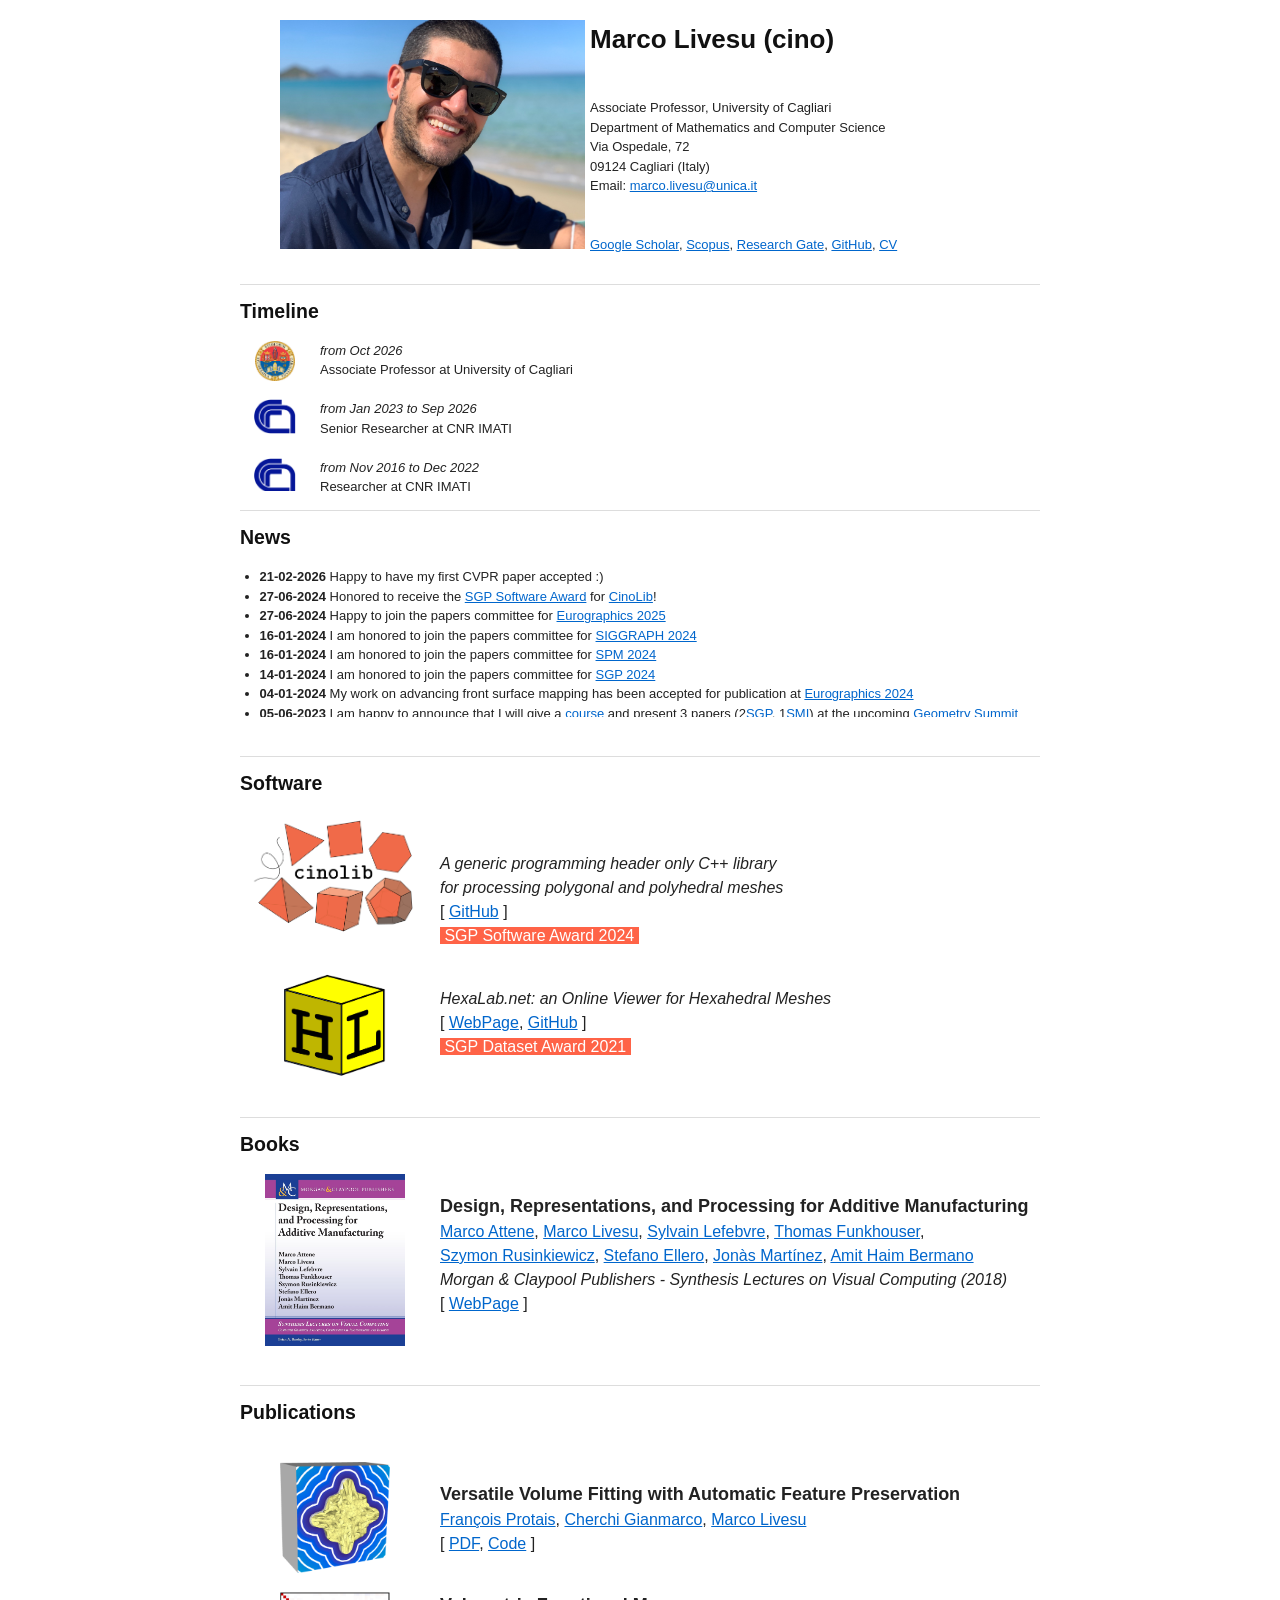
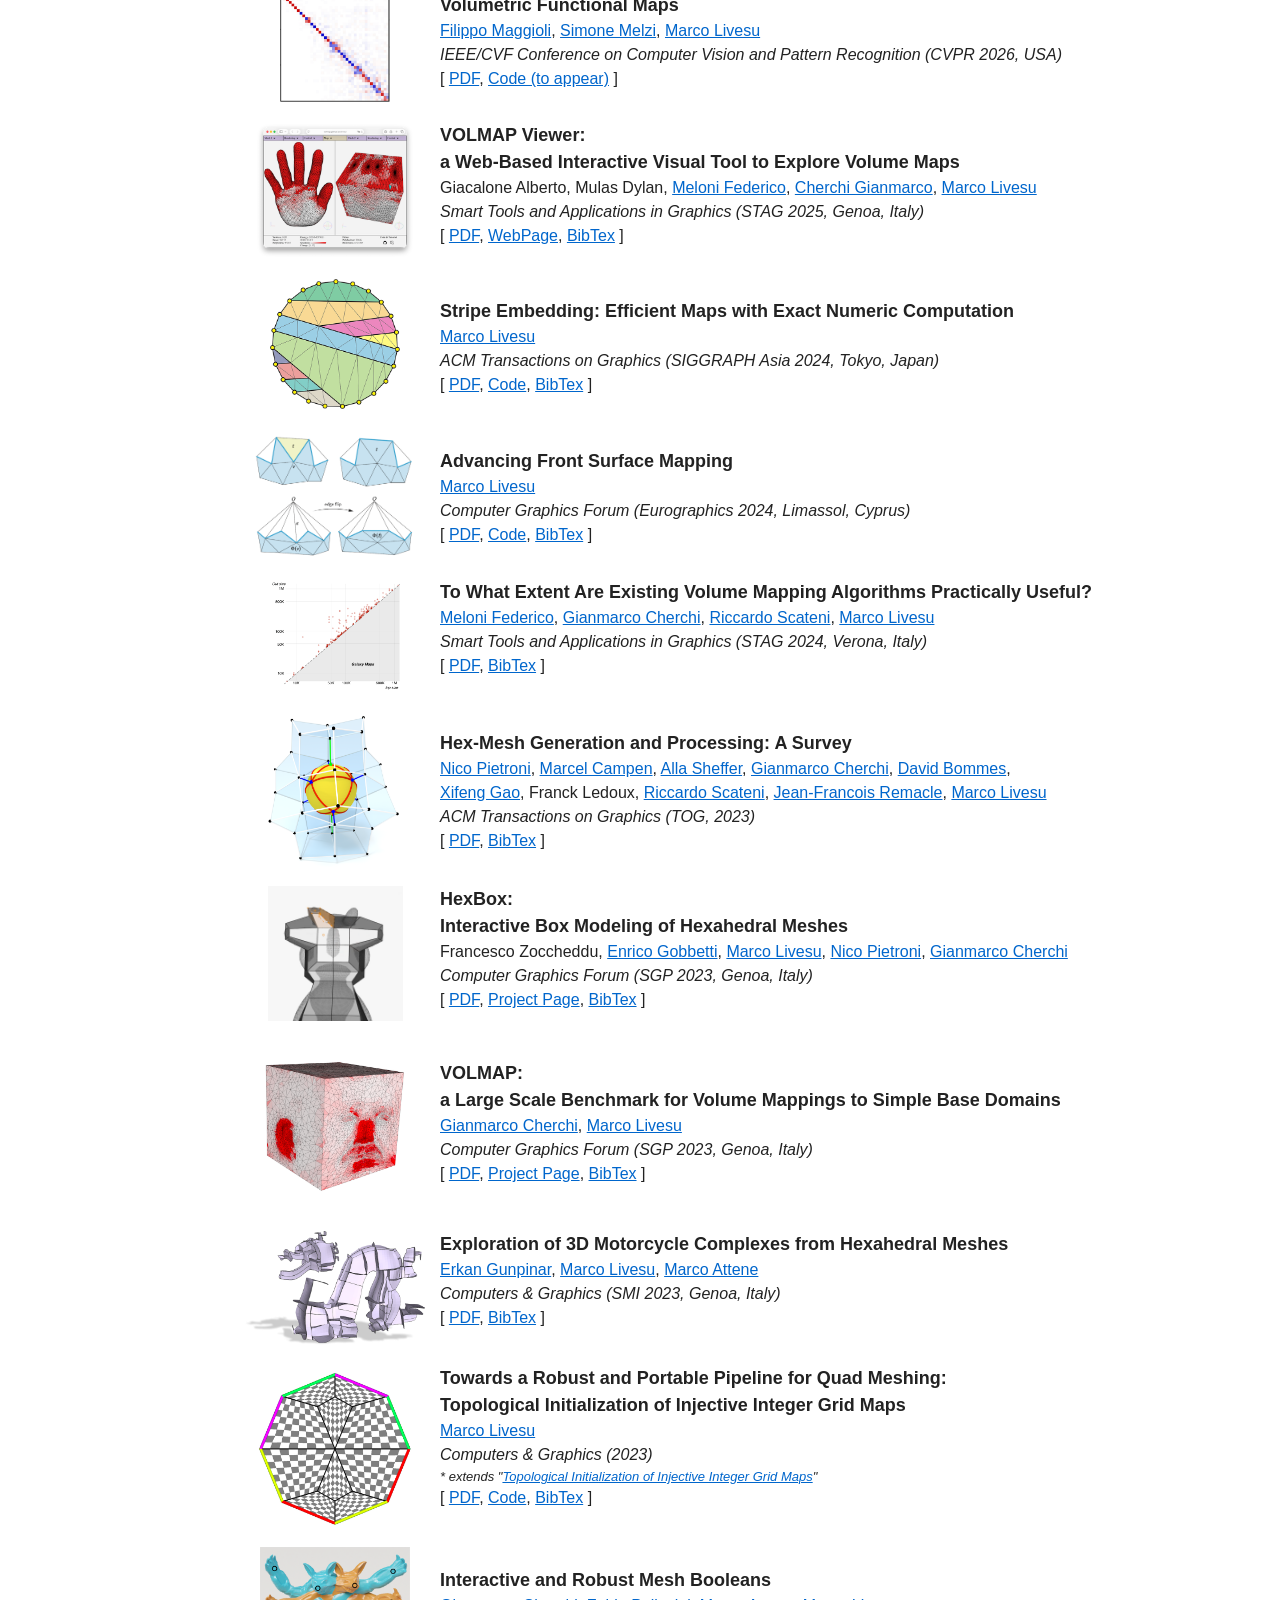
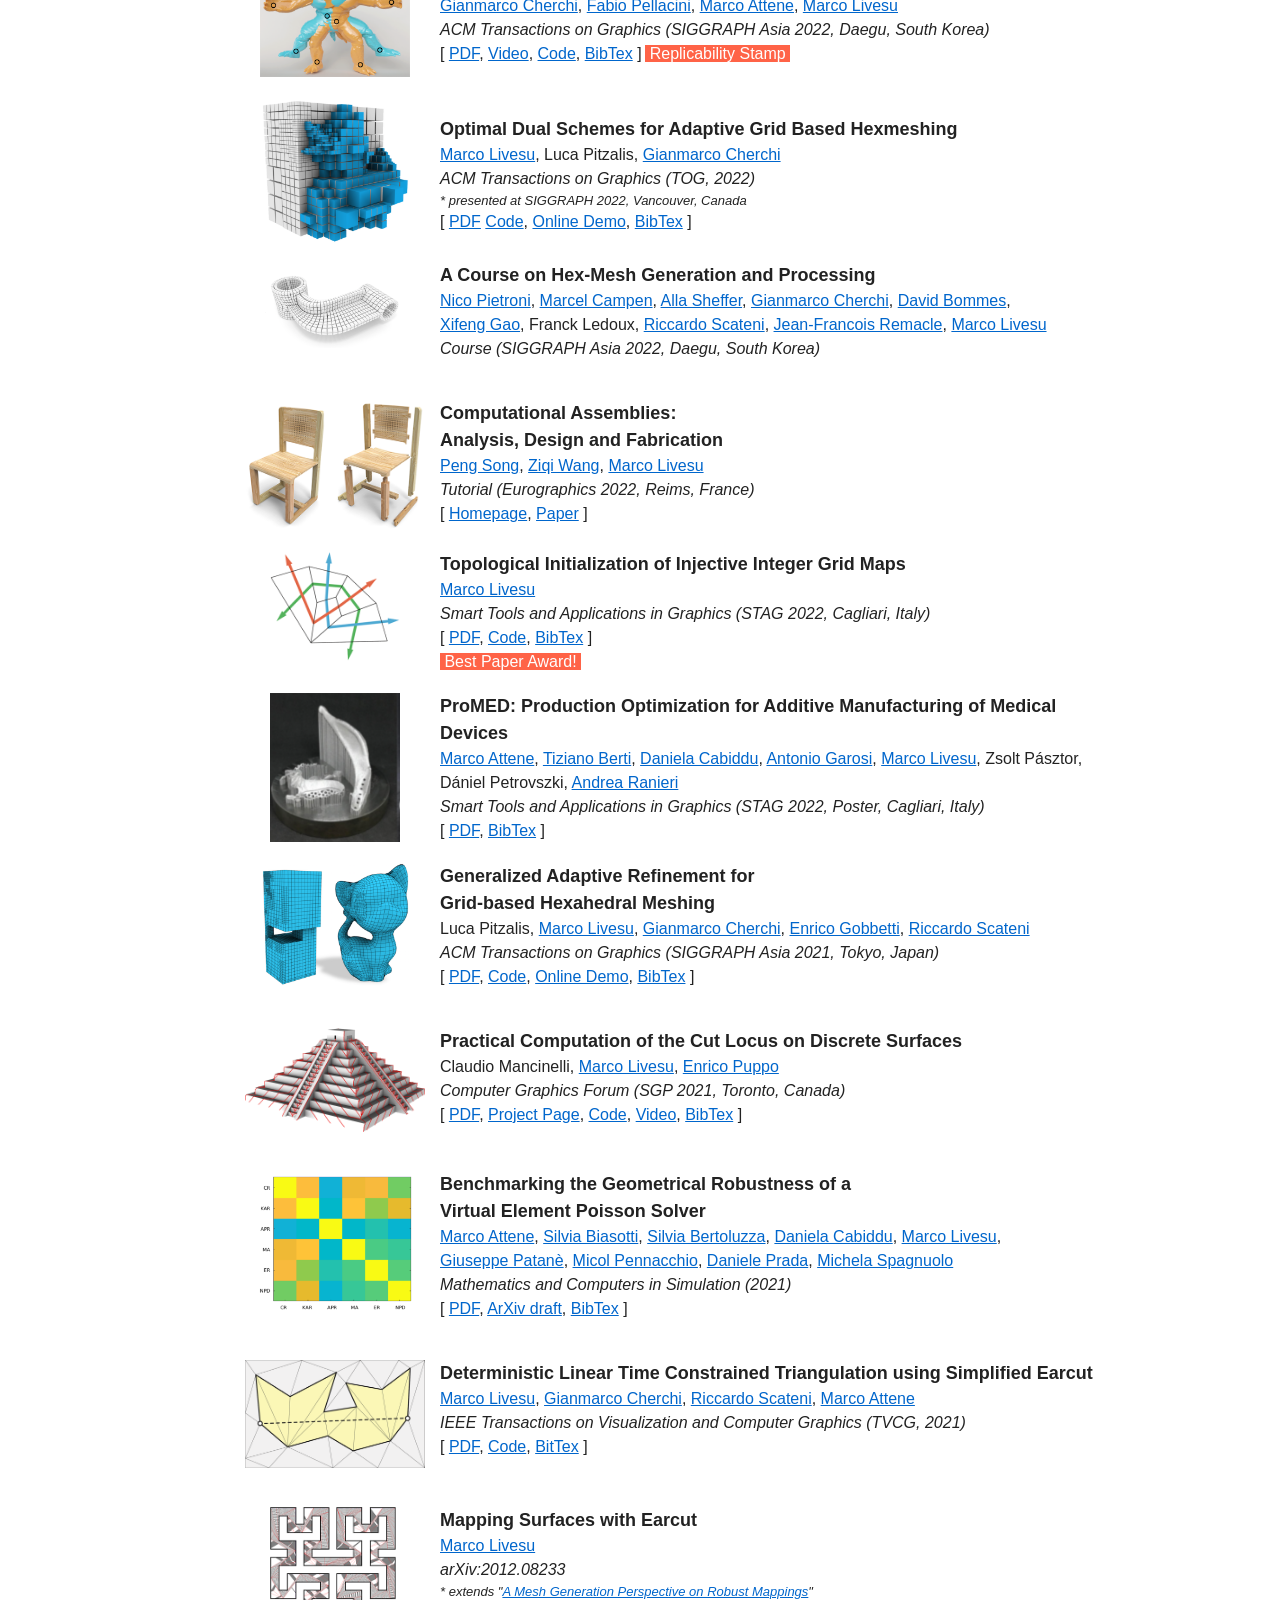
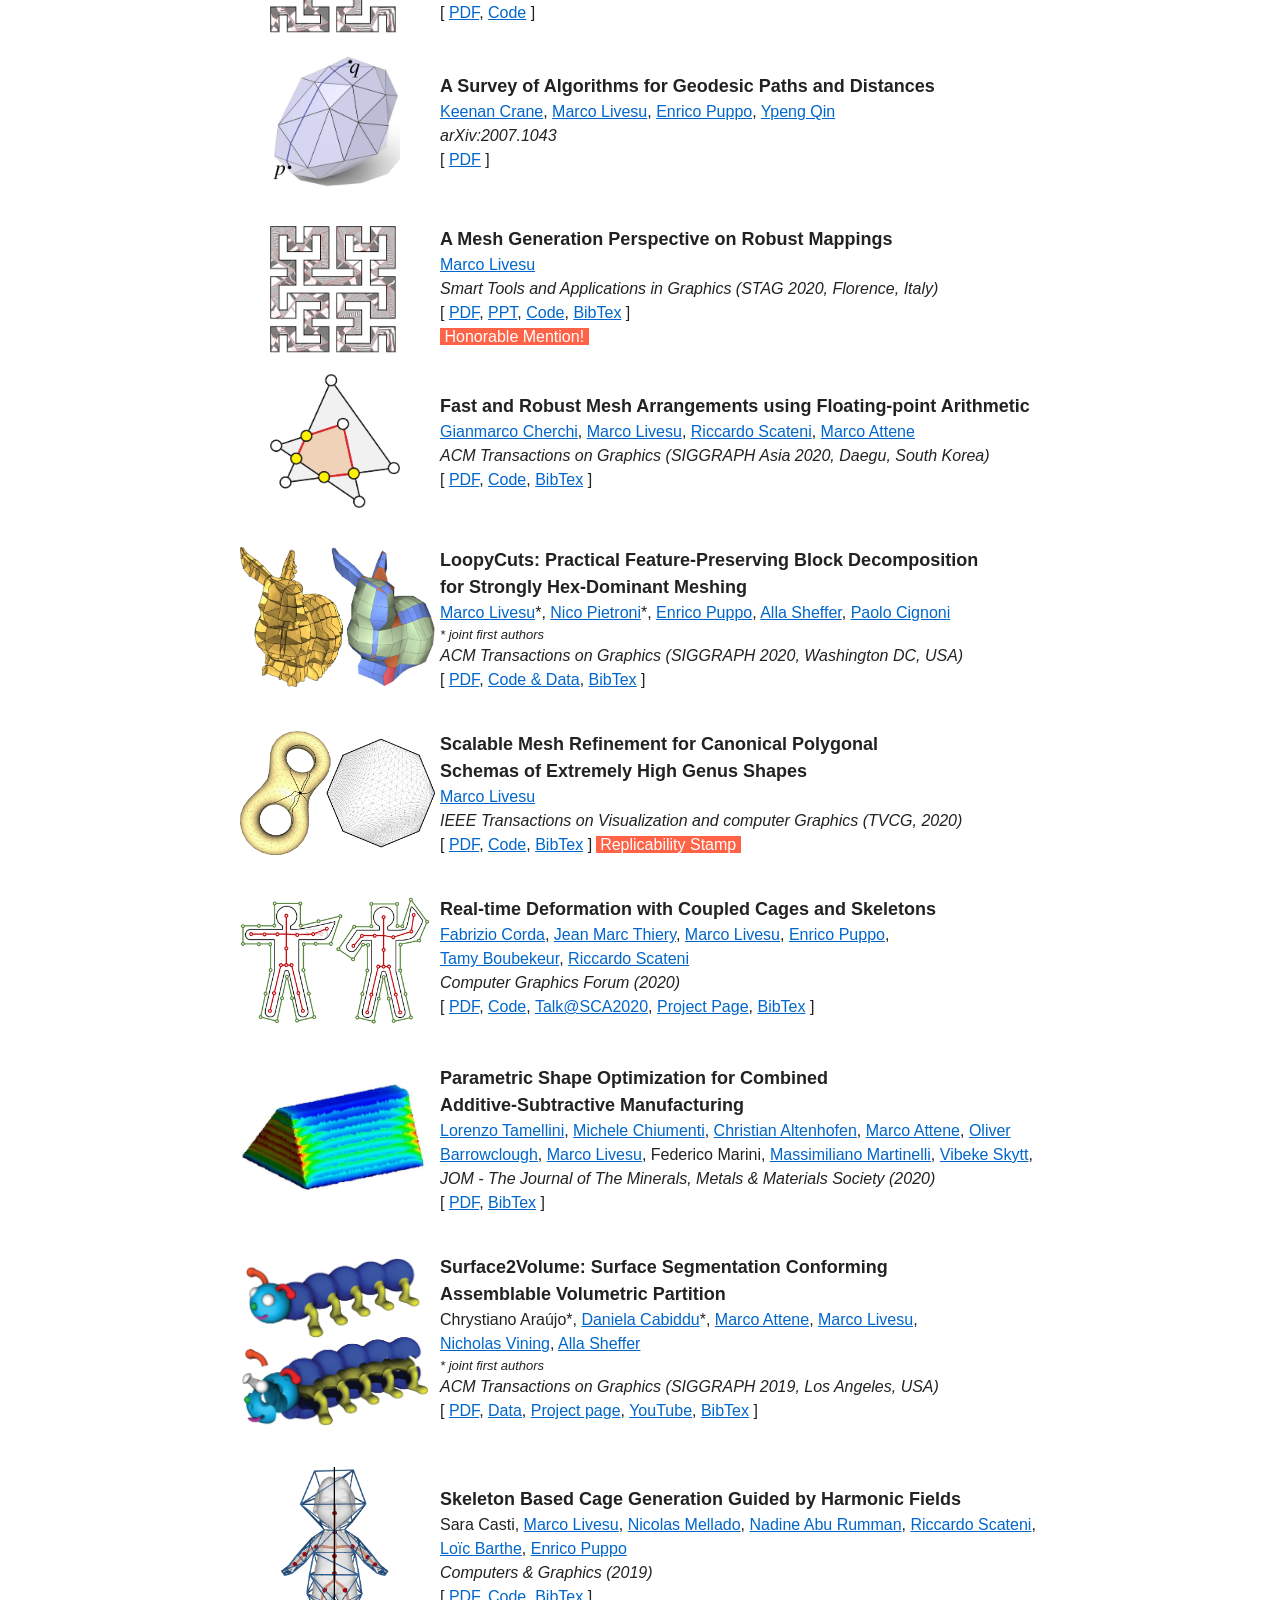
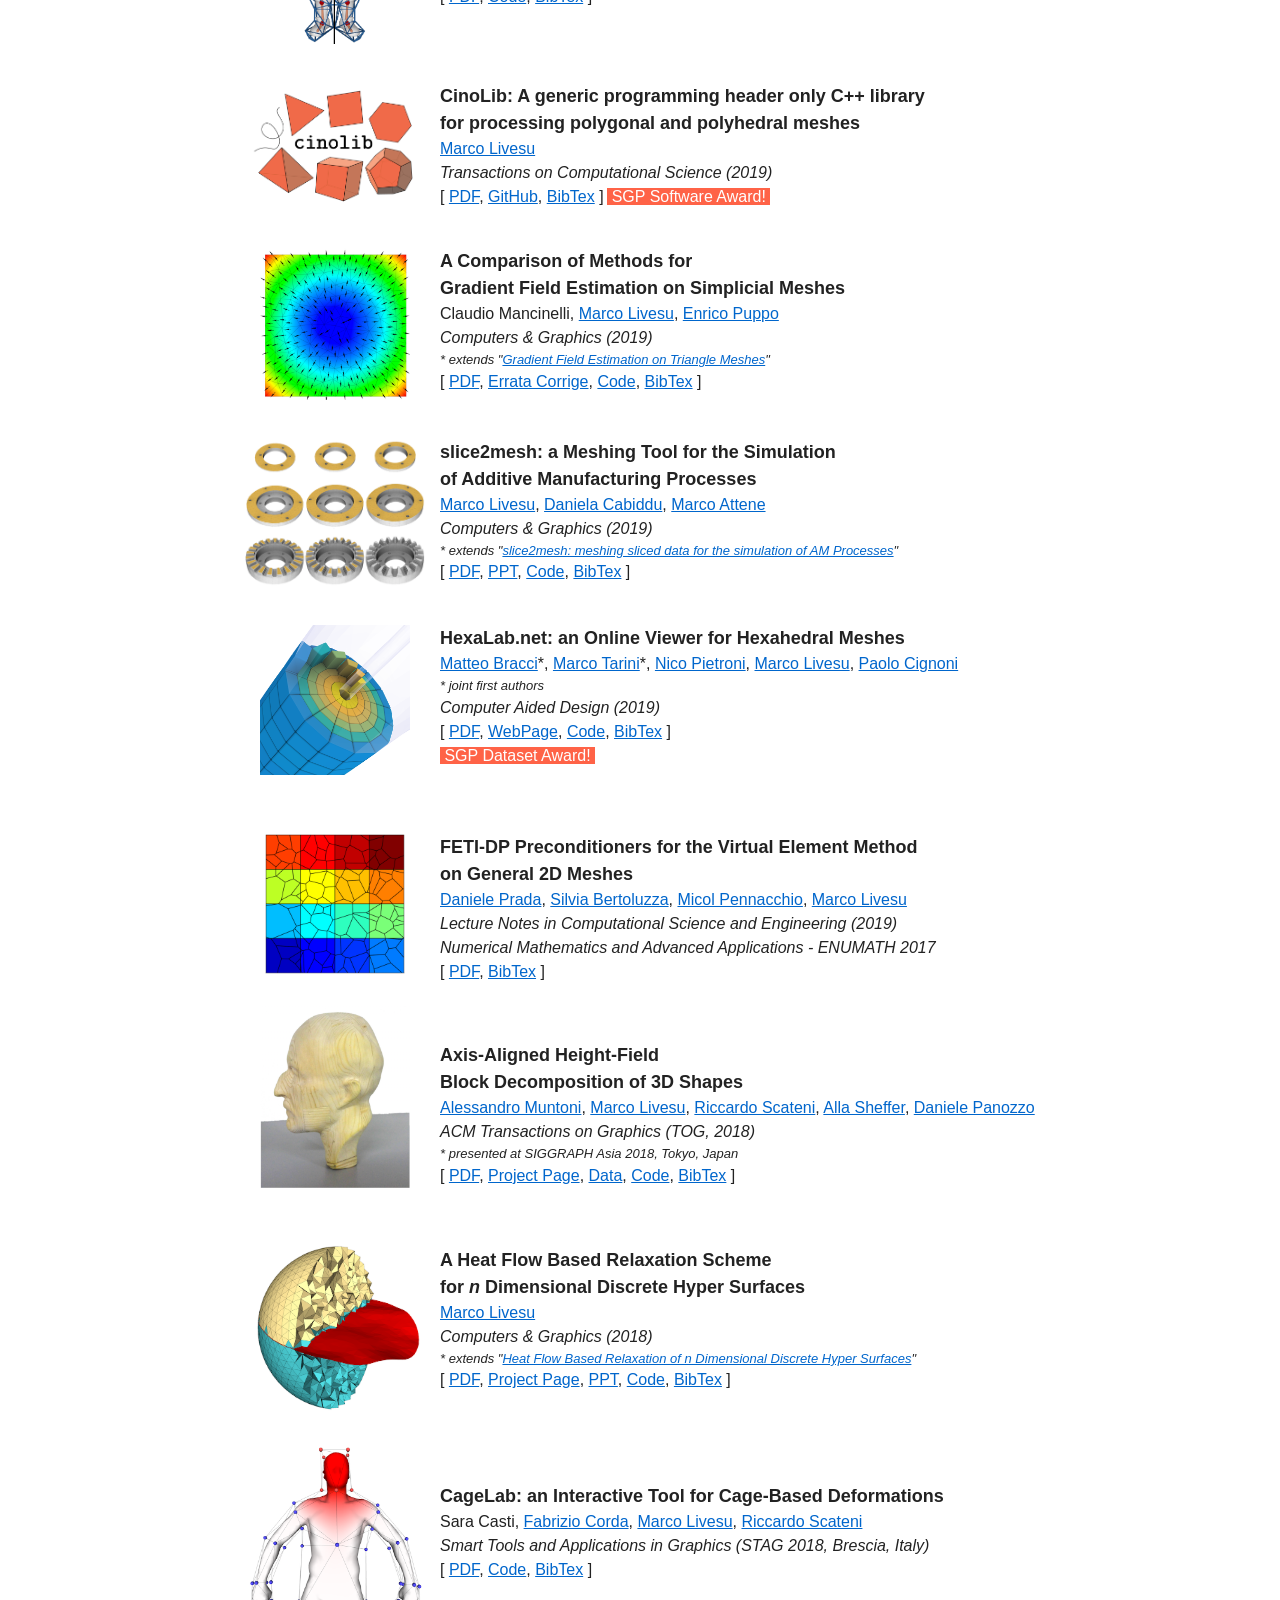
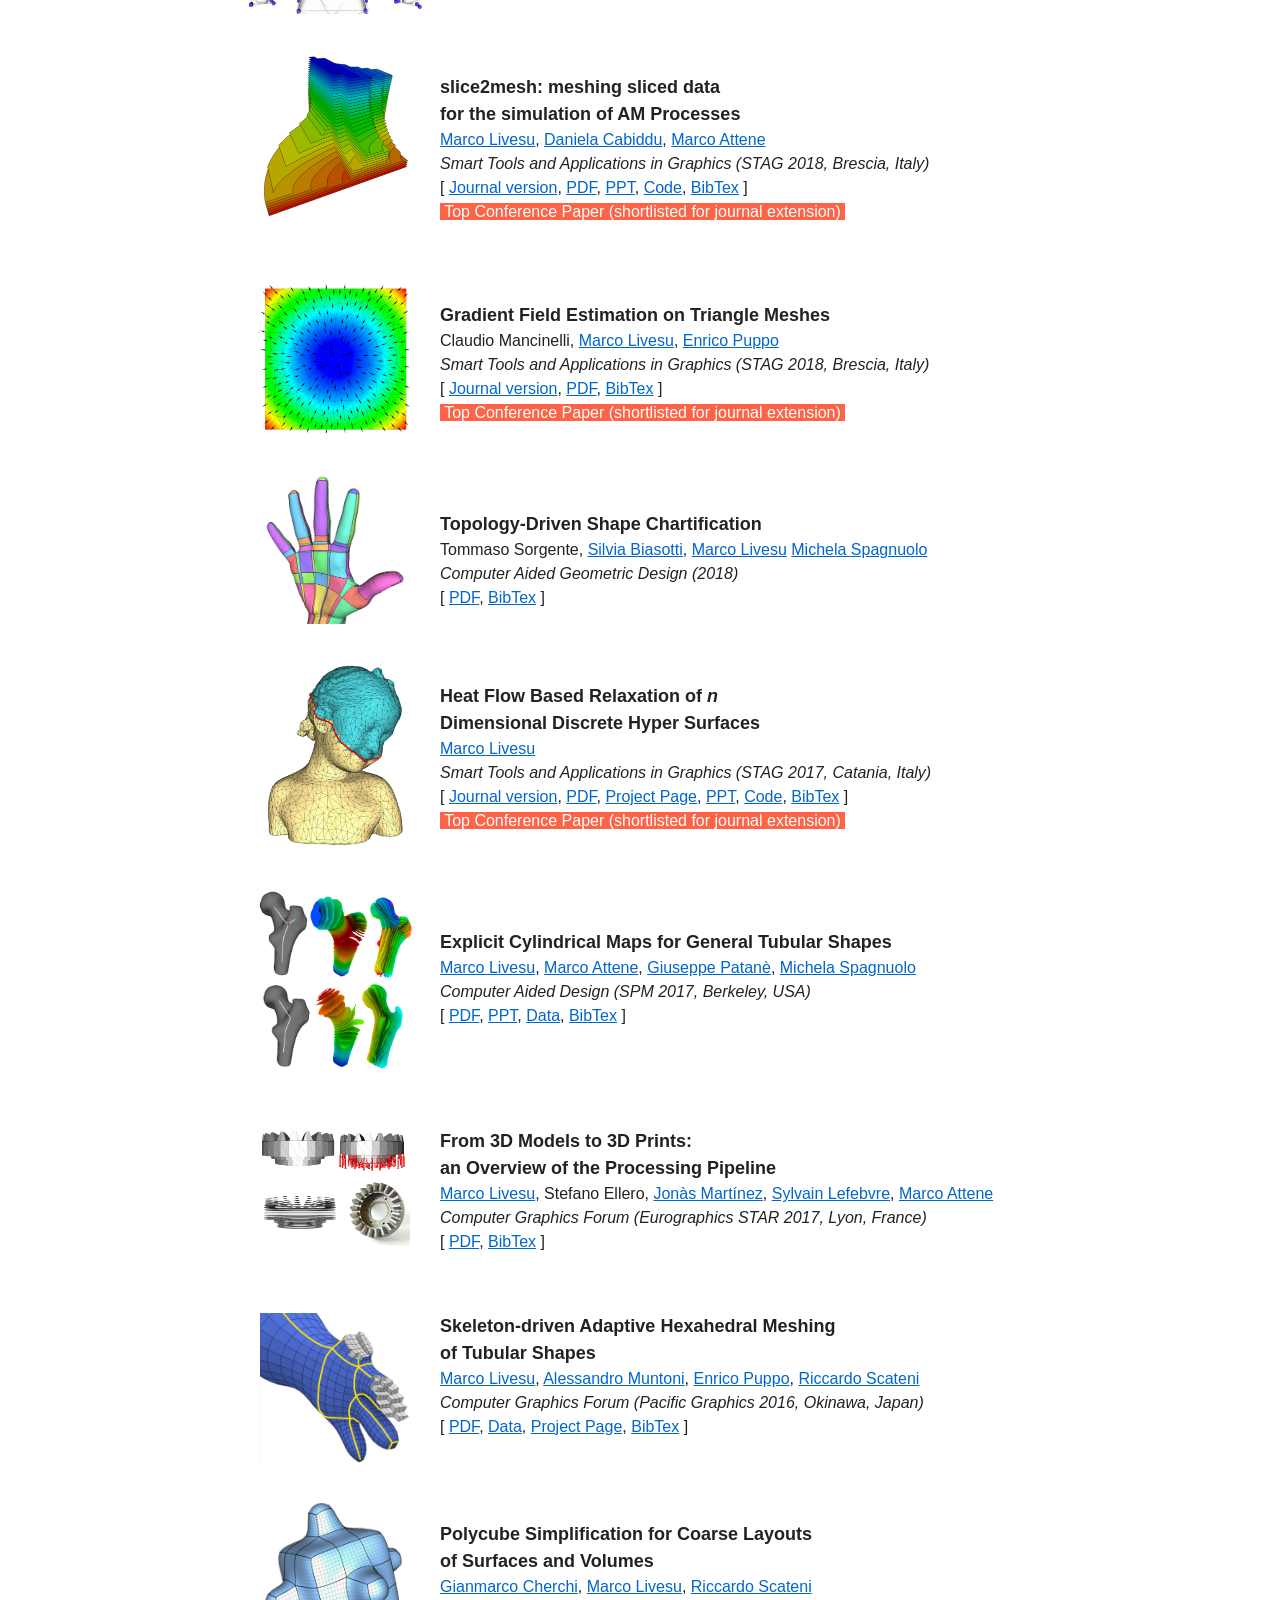
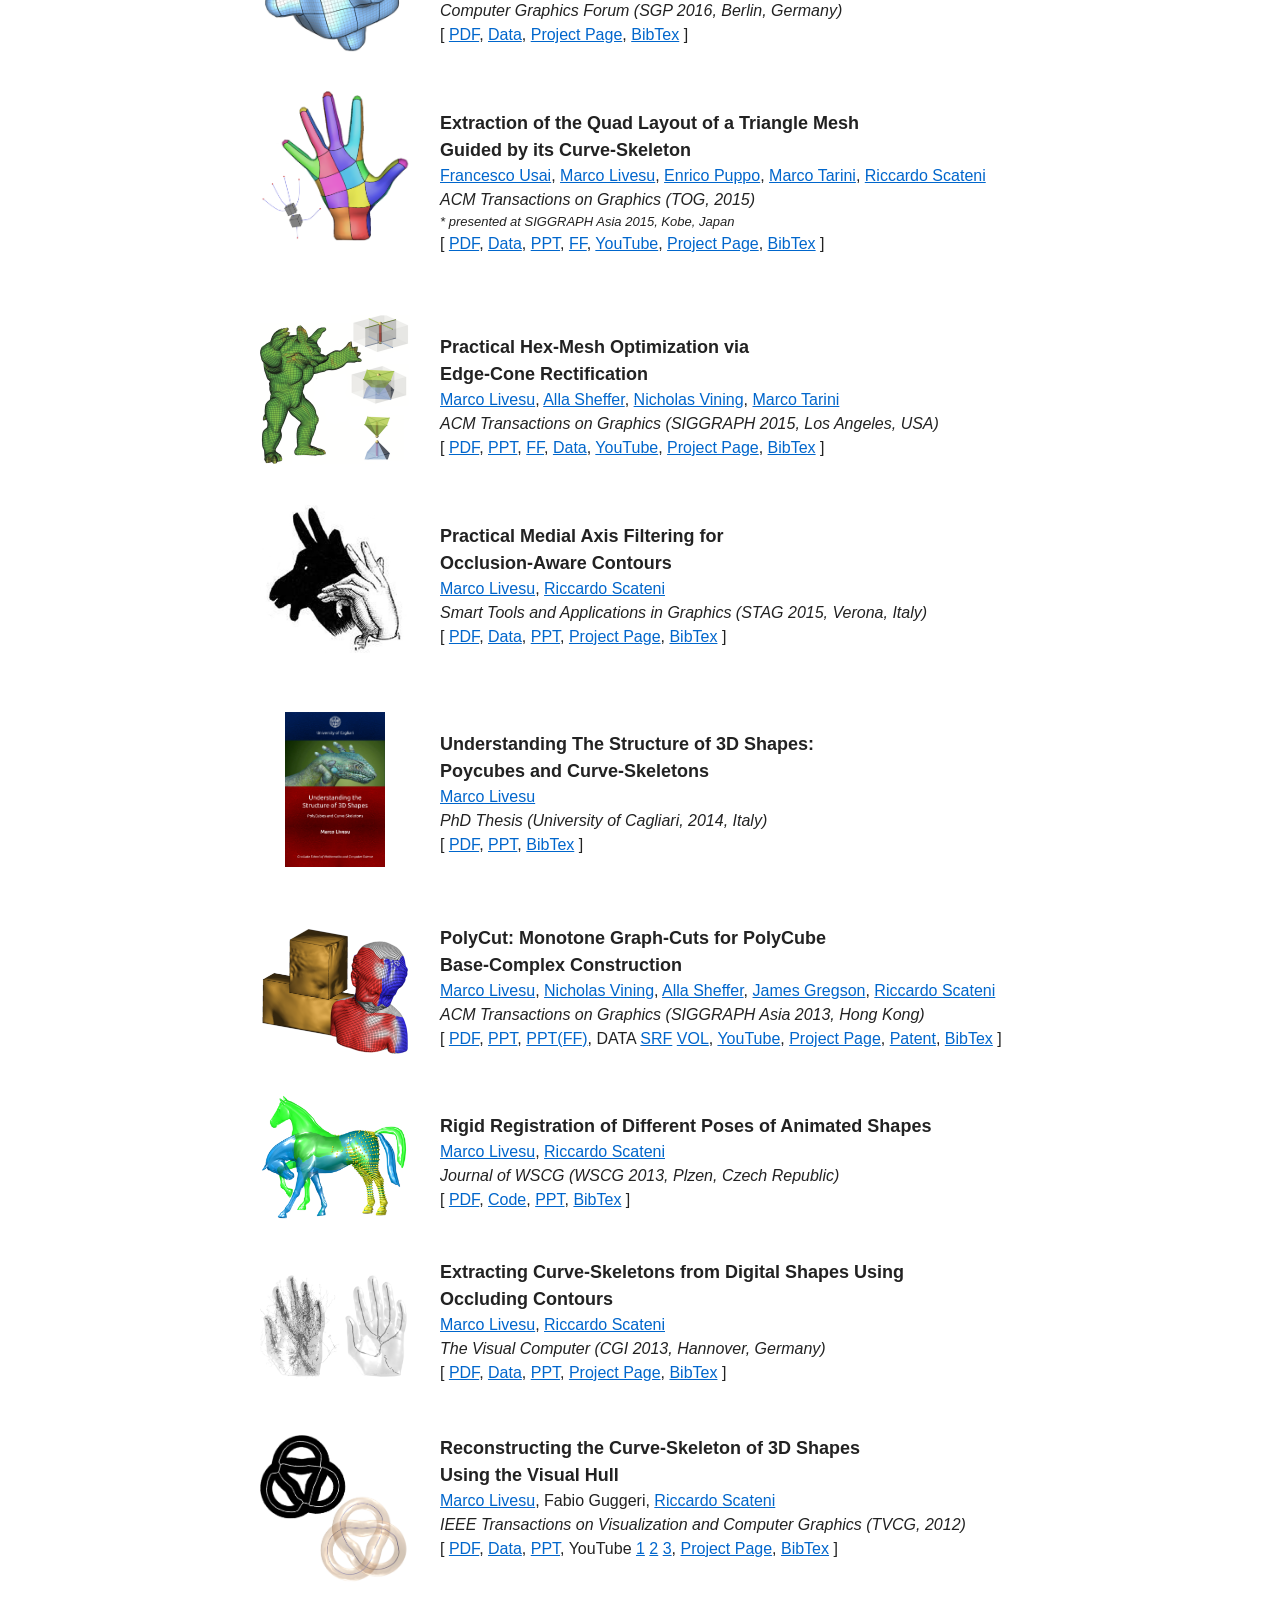
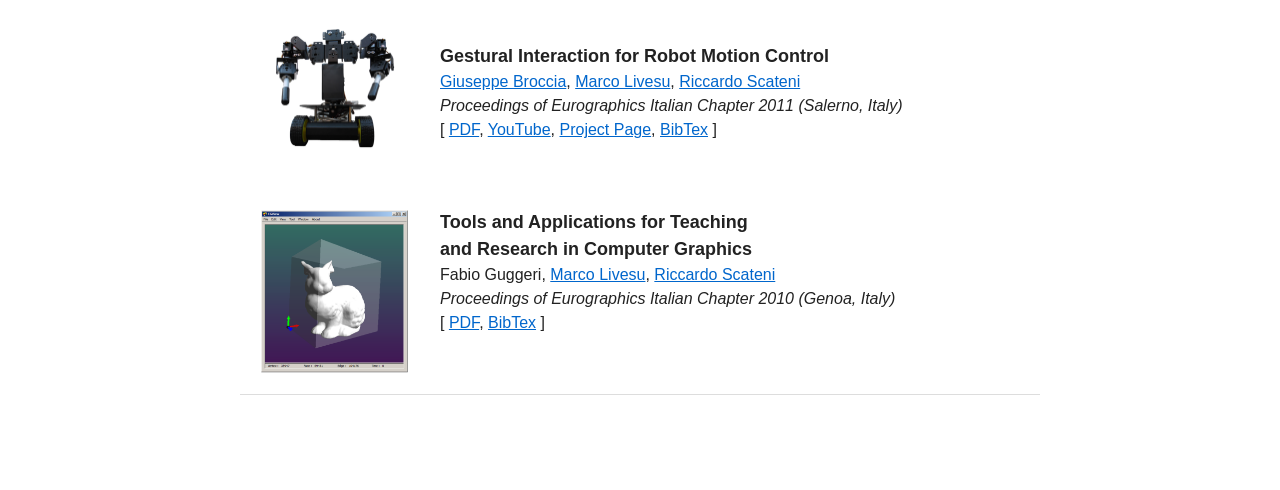
==== commit 3f0ff8bd: "updated affiliation Updated author information and contact details." ====
--- a/index.html
+++ b/index.html
@@ -1,7 +1,7 @@
 <html><head>
     <meta http-equiv="Content-Type" content="text/html; charset=UTF-8">
     <meta name="author" content="Marco Livesu"/>
-    <meta name="author-url" content="http://pers.ge.imati.cnr.it/livesu/"/>
+    <meta name="author-url" content="https://mlivesu.github.io"/>
 
     <title>Marco Livesu</title>
 
@@ -32,13 +32,12 @@
     </div>
     <div class="span-10 prepend-1 last" align="justify" style="margin: 20px 0px 10px 0px;">
       <h2><b>Marco Livesu (cino)</b></h2>
-      <p>  Email: <a href="mailto:marco.livesu@gmail.com">marco.livesu@gmail.com</a>
-      <br> Skype: cino.83
-      <br>
-      <br> Istituto di Matematica Applicata e Tecnologie Informatiche (IMATI)
-      <br> Consiglio Nazionale delle Ricerche (CNR)
-      <br> Via de Marini, 6
-      <br> 16149 Genoa (Italy)
+      <br> Associate Professor, University of Cagliari
+      <br> Department of Mathematics and Computer Science
+      <br> Via Ospedale, 72
+      <br> 09124 Cagliari (Italy)
+      <p>  Email: <a href="mailto:marco.livesu@unica.it">marco.livesu@unica.it</a>
+      <br>
       <br>
       <br> <a href="https://scholar.google.it/citations?user=SQFYoXkAAAAJ&hl=en&oi=ao">Google Scholar</a>,
            <a href="https://www.scopus.com/authid/detail.uri?authorId=55359210500">Scopus</a>,
@@ -53,8 +52,12 @@
         <h3><b>Timeline</b></h3>
         <div class="scrollable_div">
             <div class="span-22 content">
+                <div class="span-2" align="center"> <img src="img/unica.jpg" height="40"> </div>
+                <div><font size="2"><i>from Oct 2026</i><br>
+                      Associate Professor at University of Cagliari</font>
+                </div></br>
                 <div class="span-2" align="center"> <img src="img/cnr.gif" height="35"> </div>
-                <div><font size="2"><i>from Jan 2023</i><br>
+                <div><font size="2"><i>from Jan 2023 to Sep 2026</i><br>
                       Senior Researcher at CNR IMATI</font>
                 </div><br>
                 <div class="span-2" align="center"> <img src="img/cnr.gif" height="35"> </div>
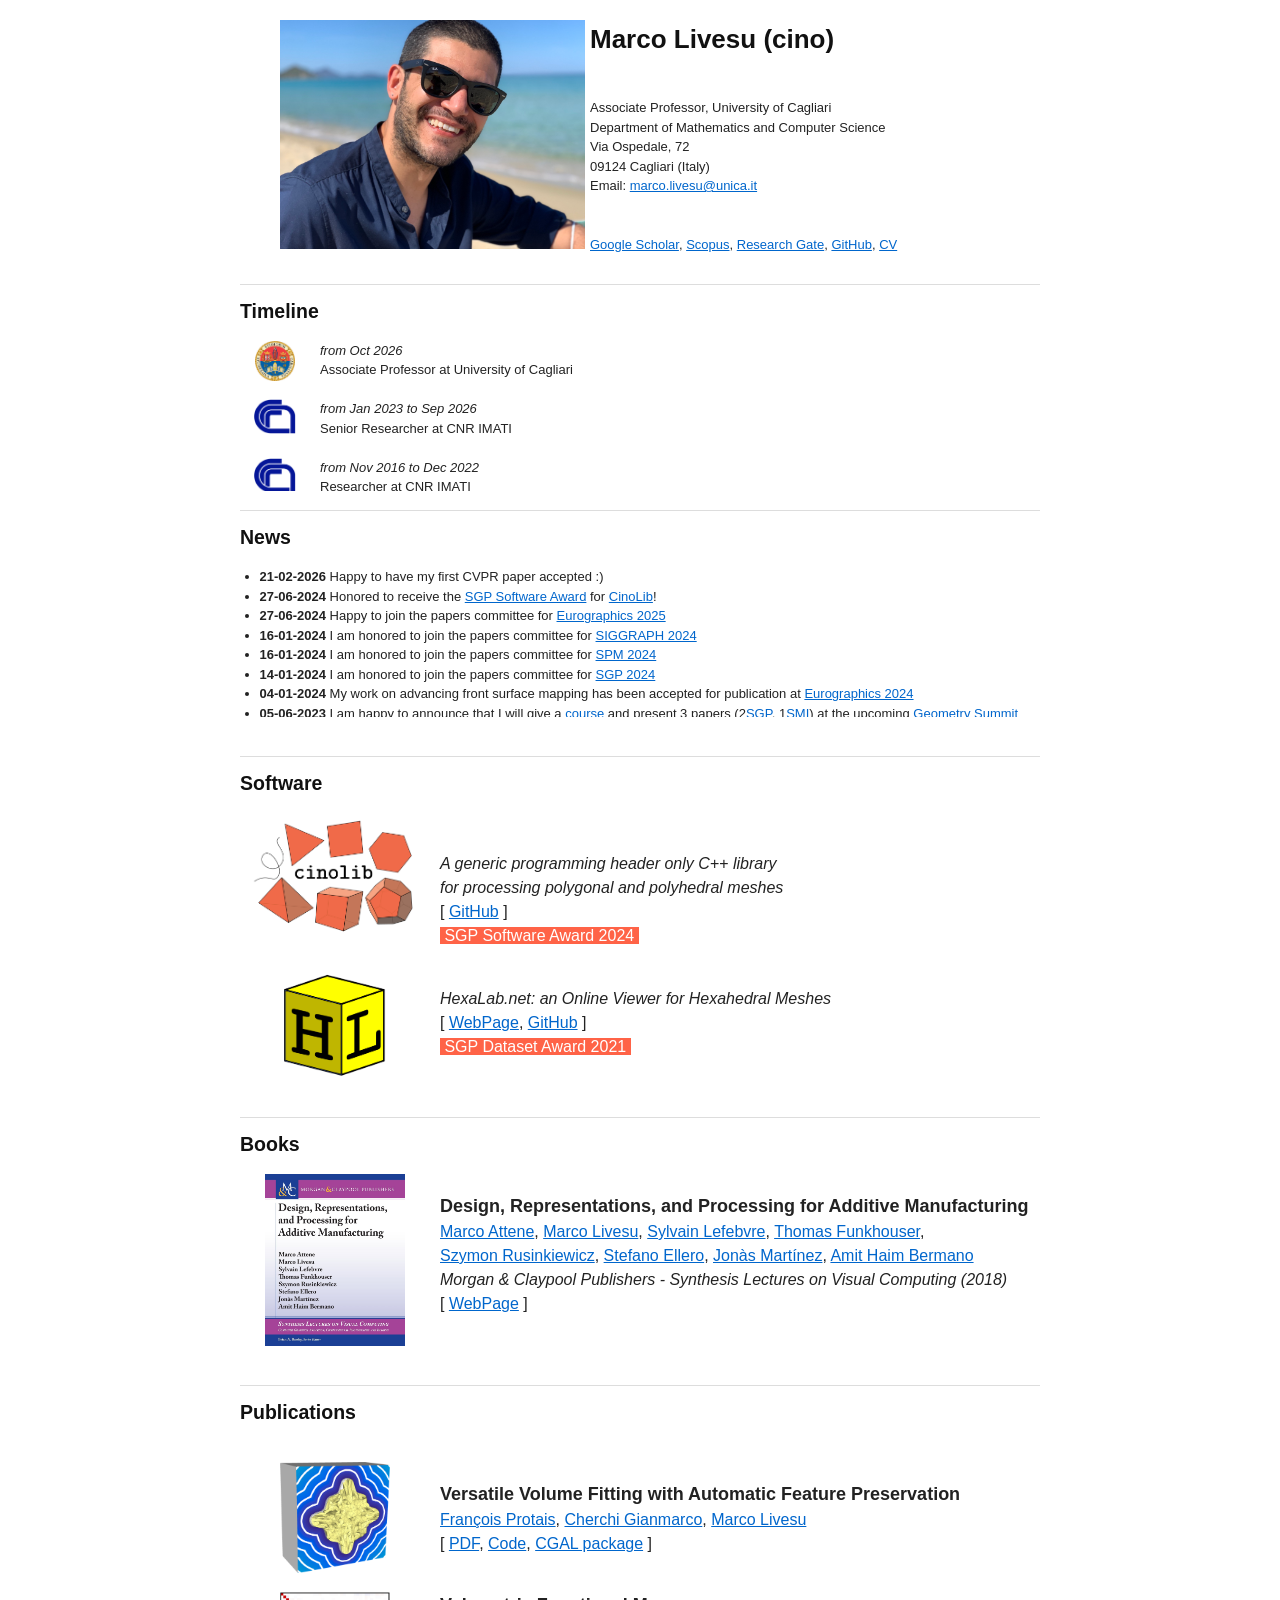
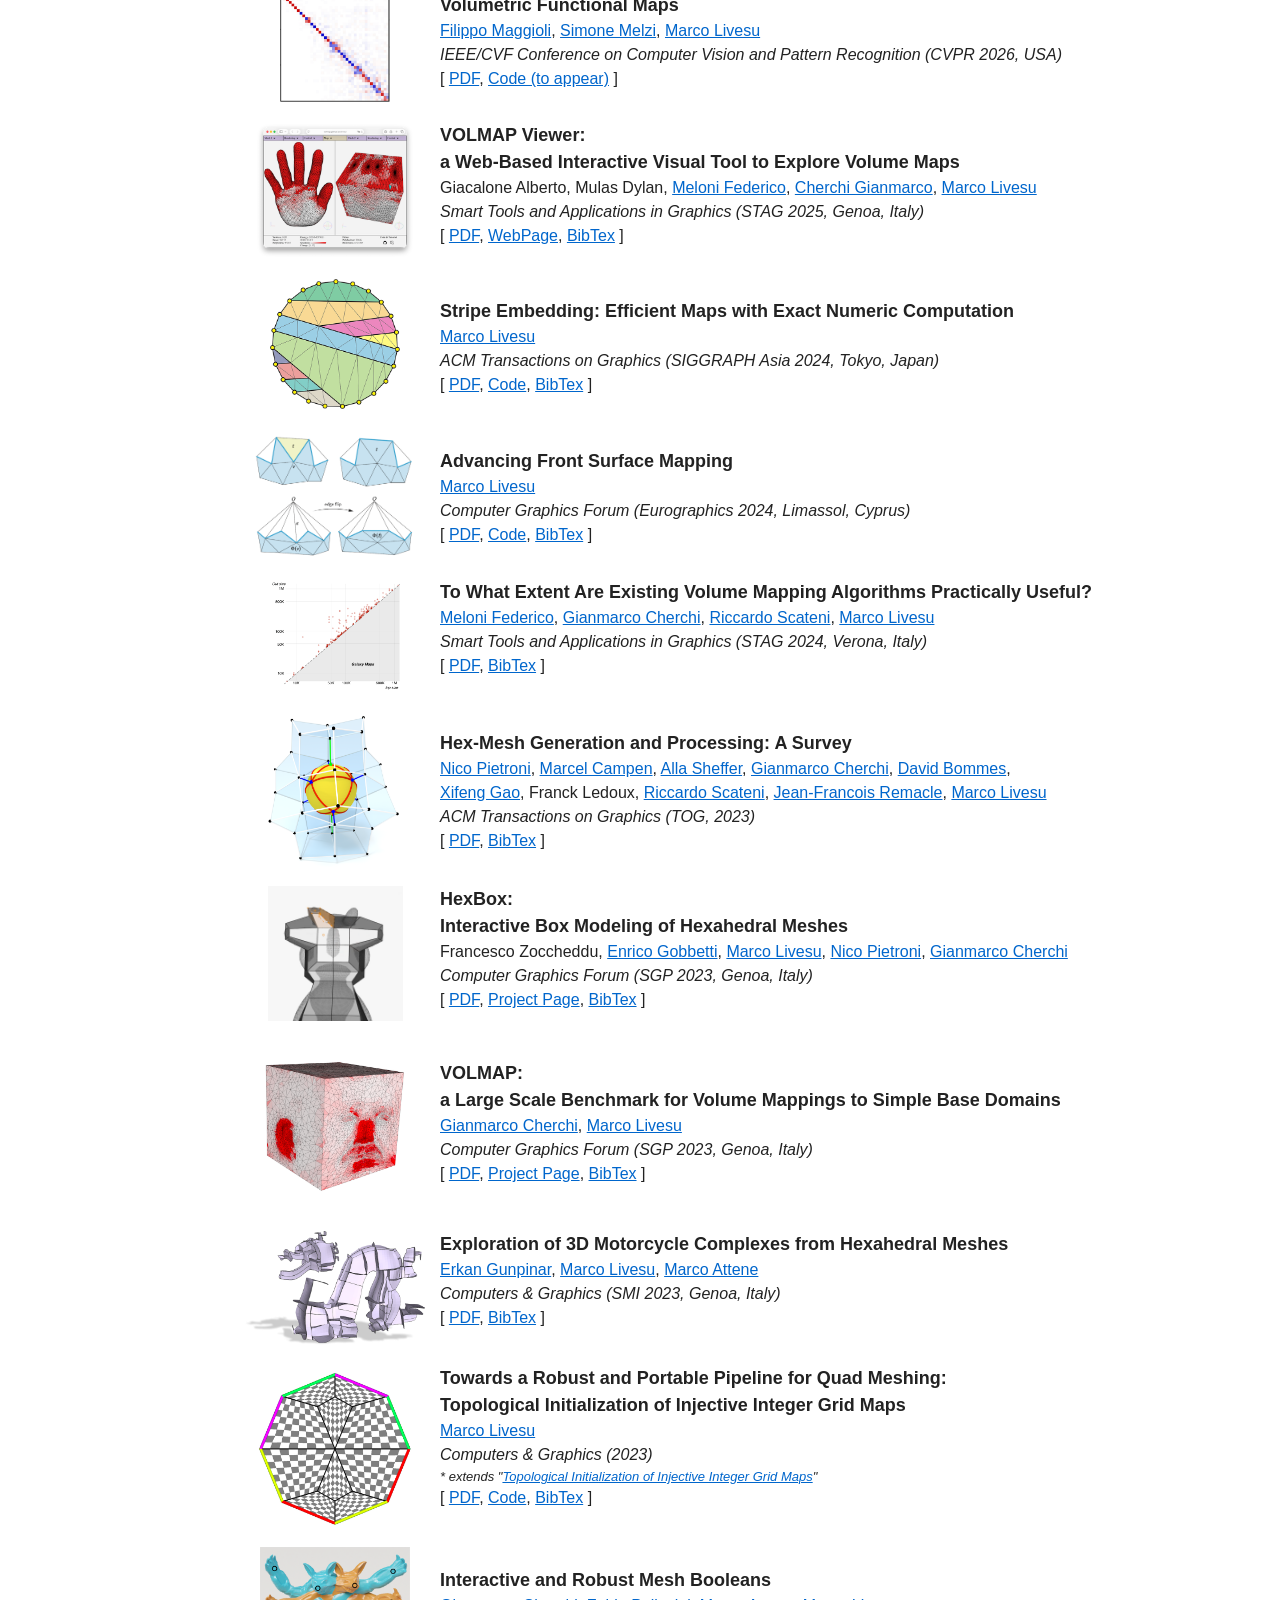
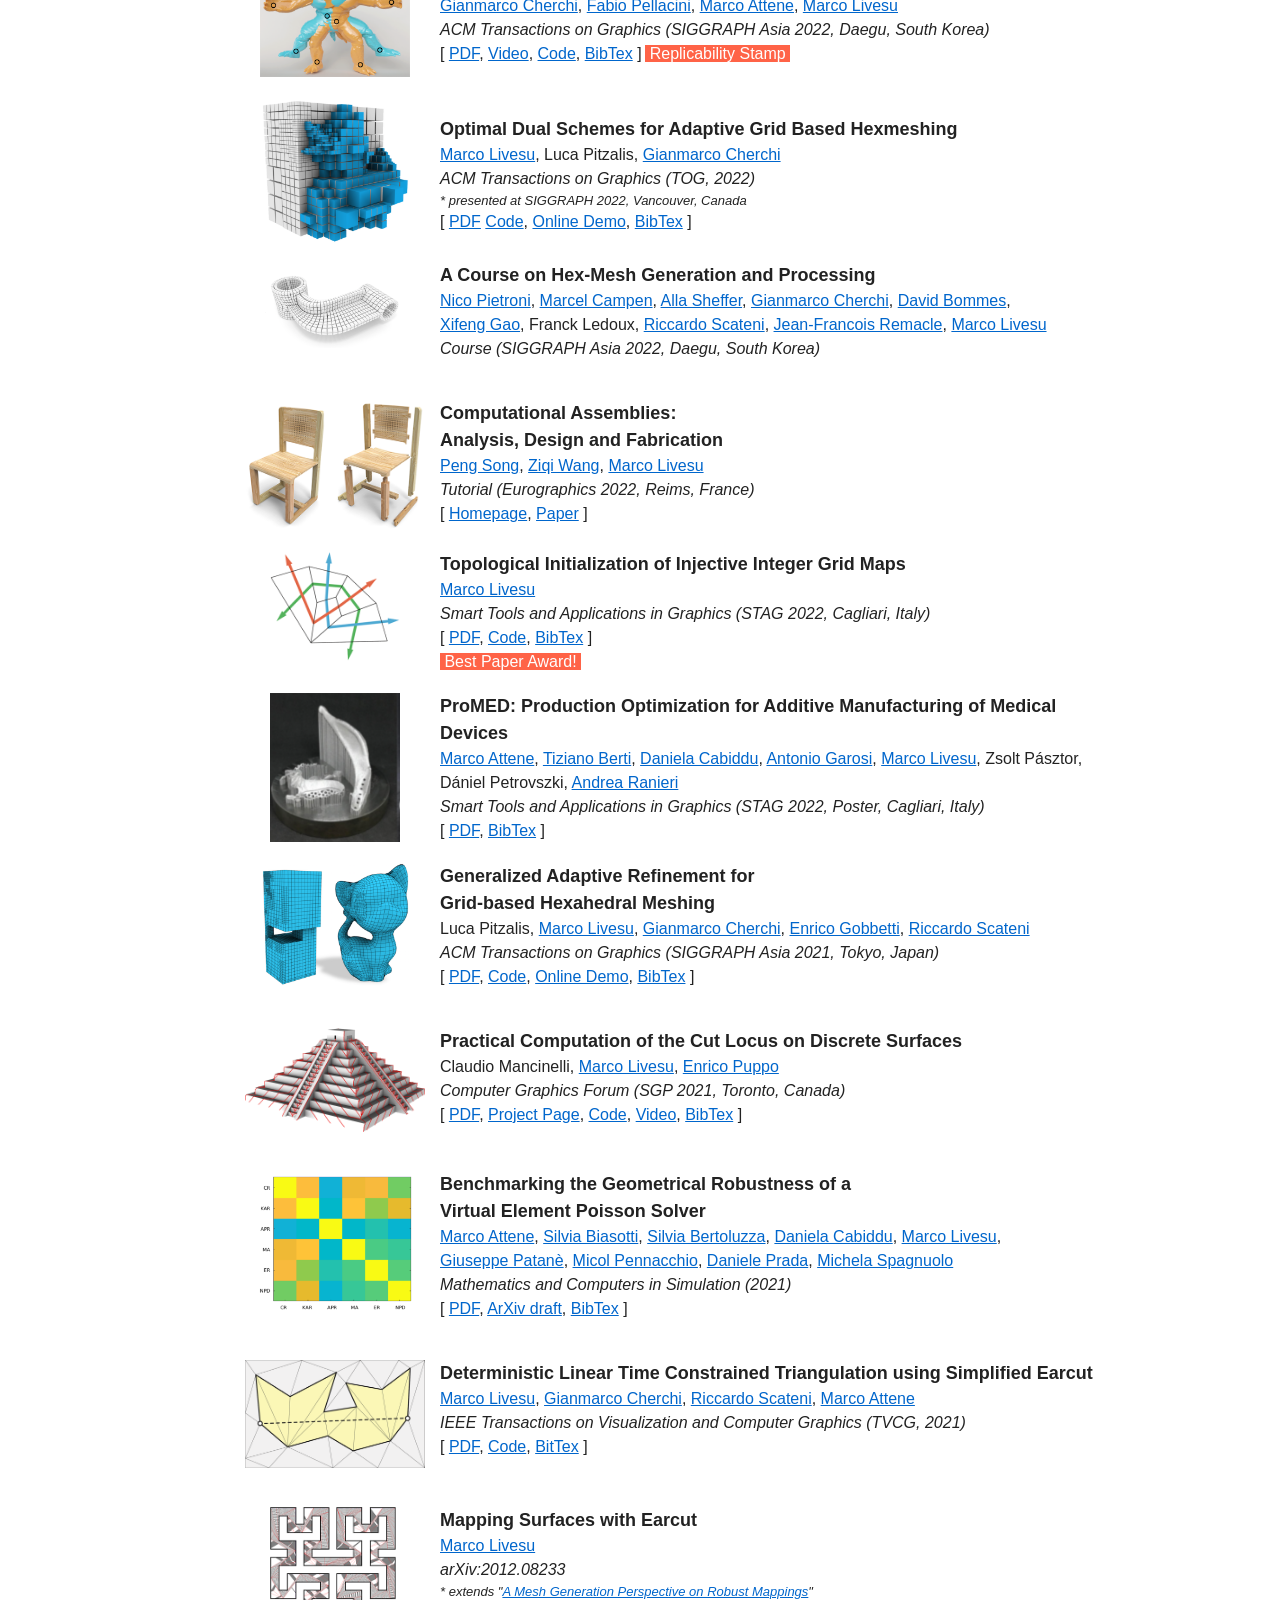
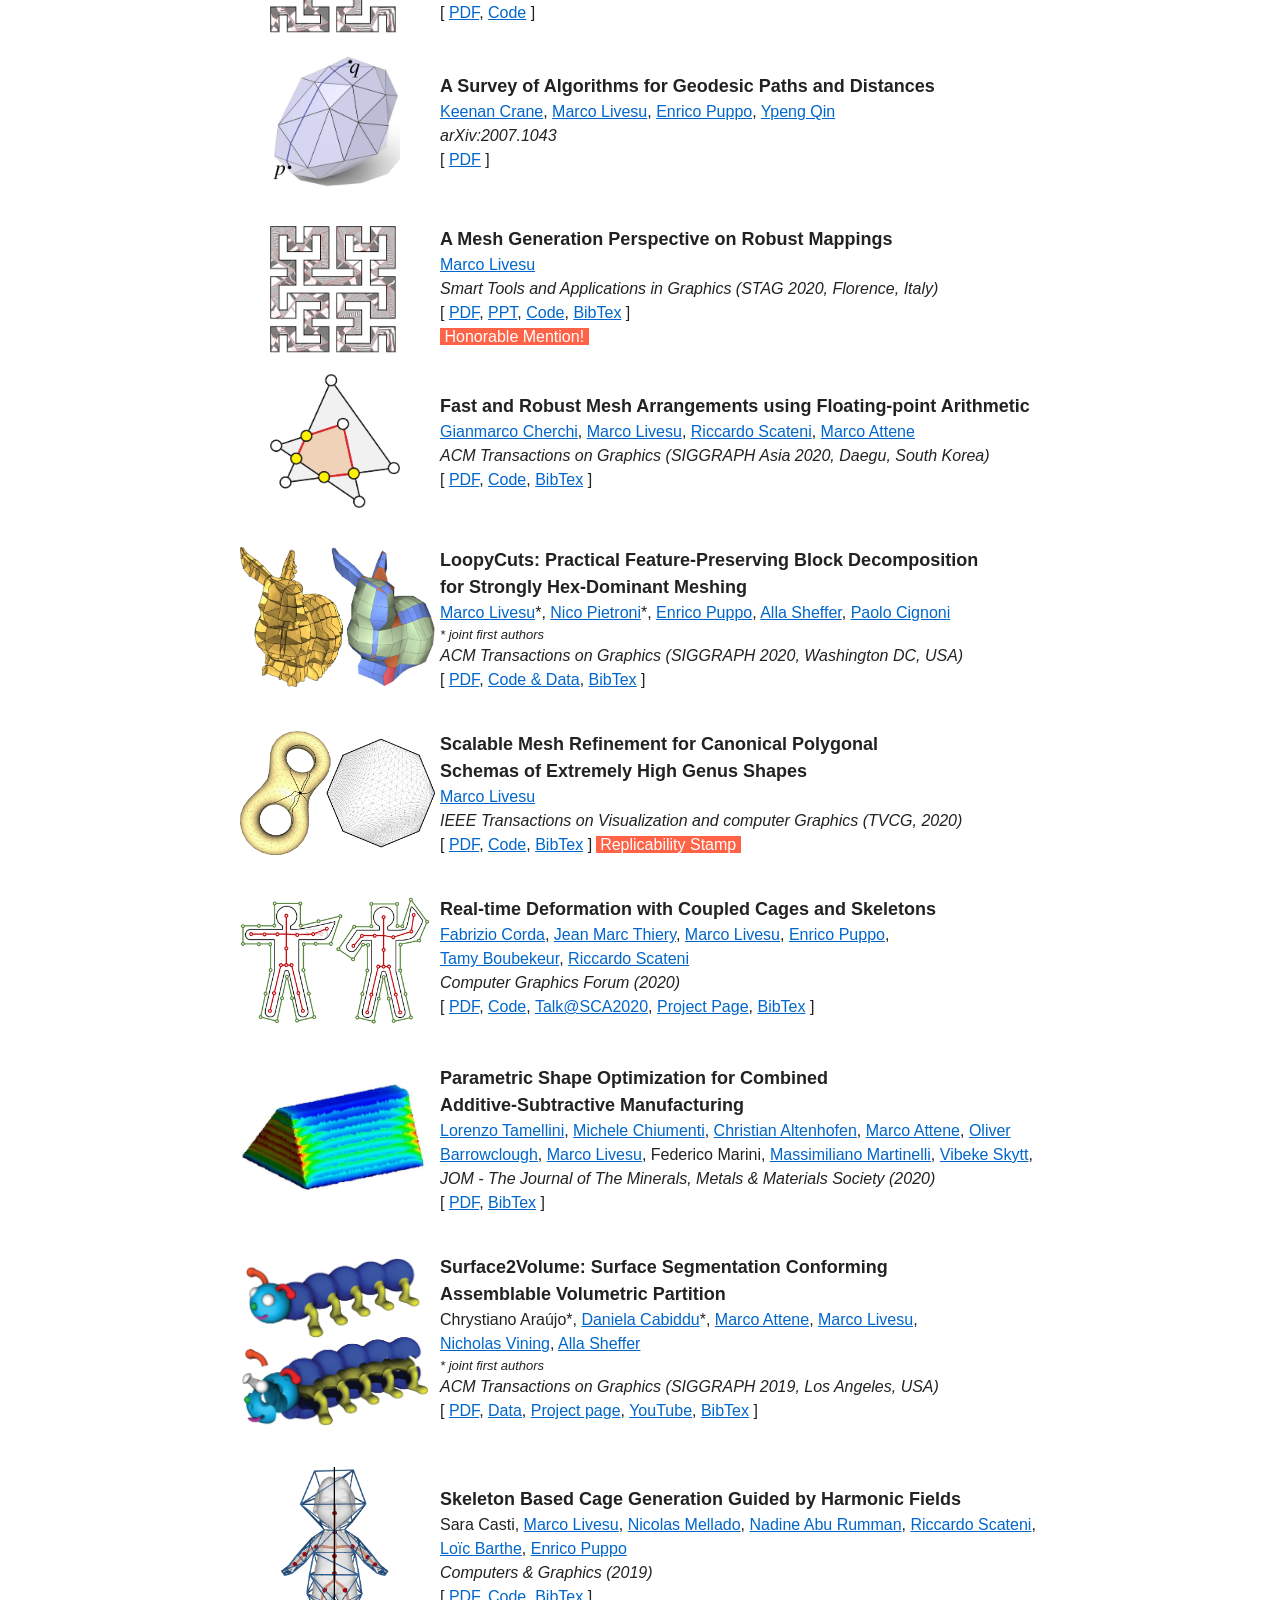
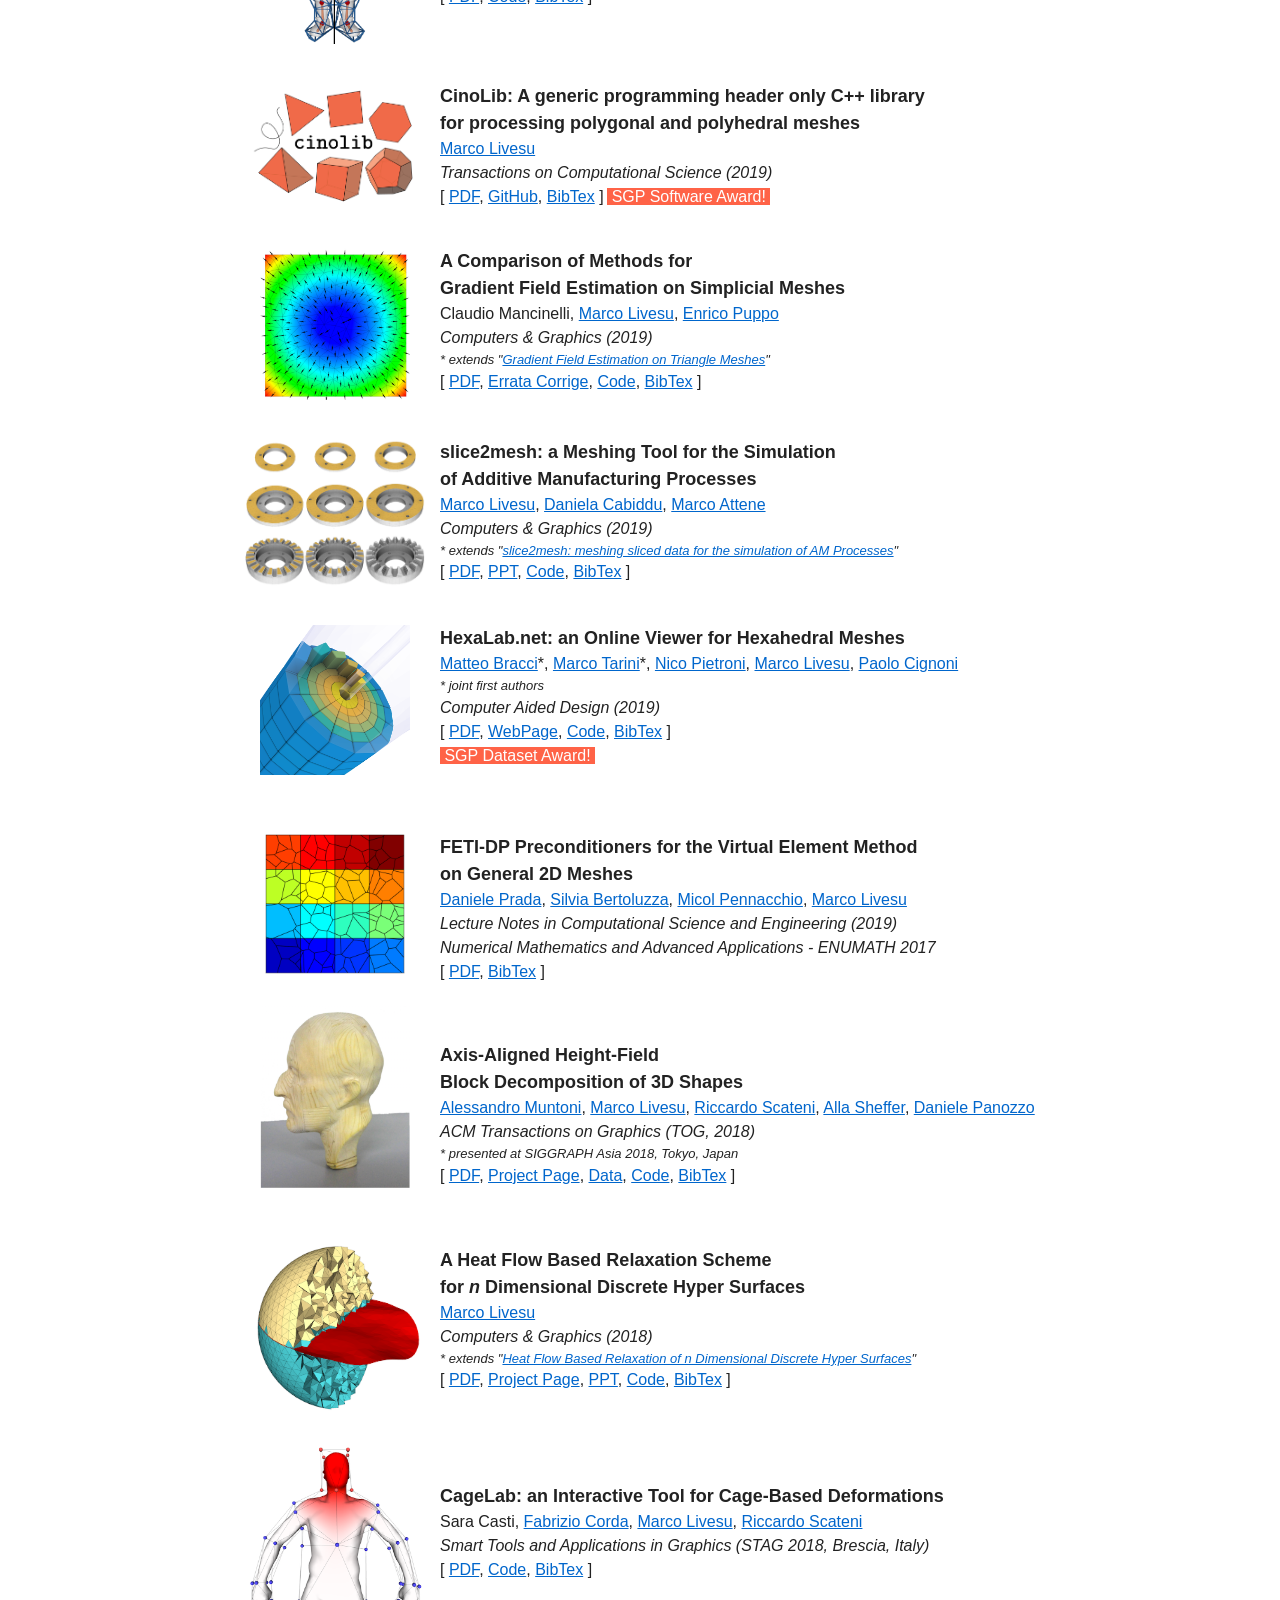
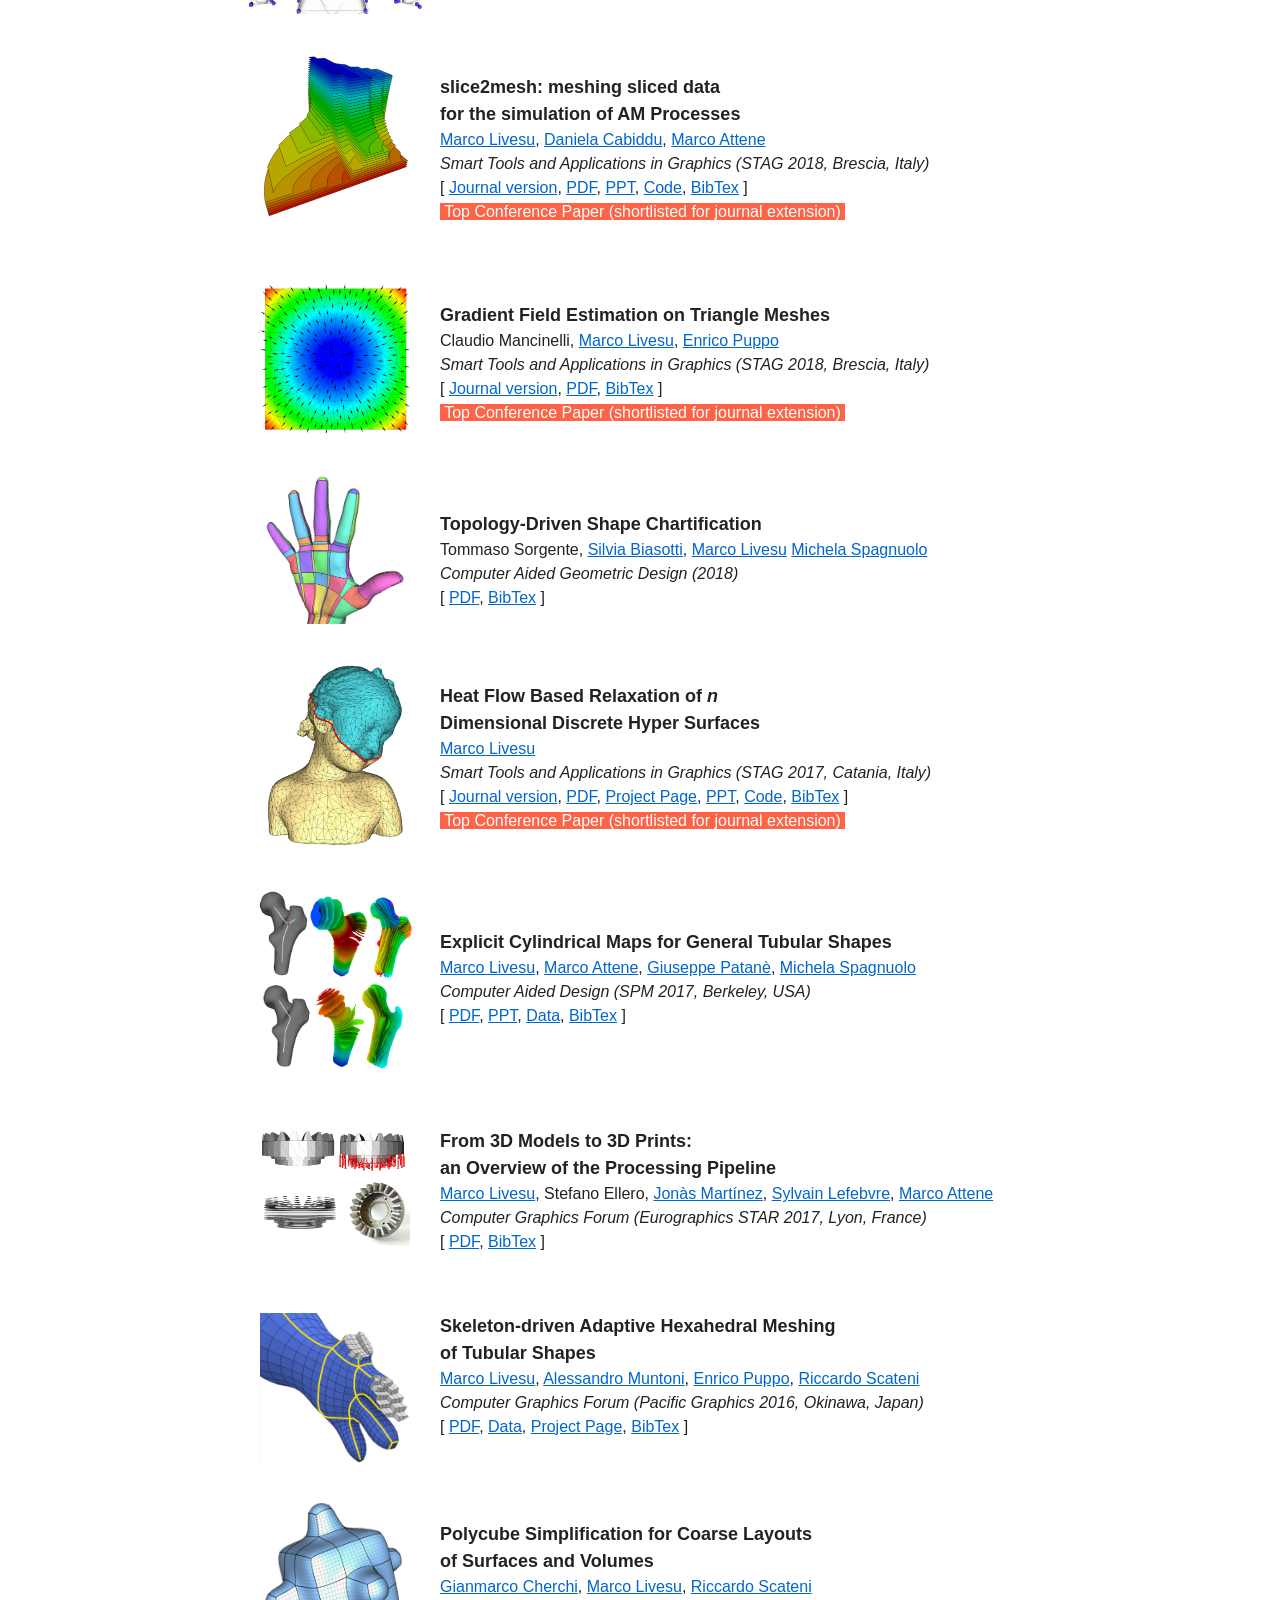
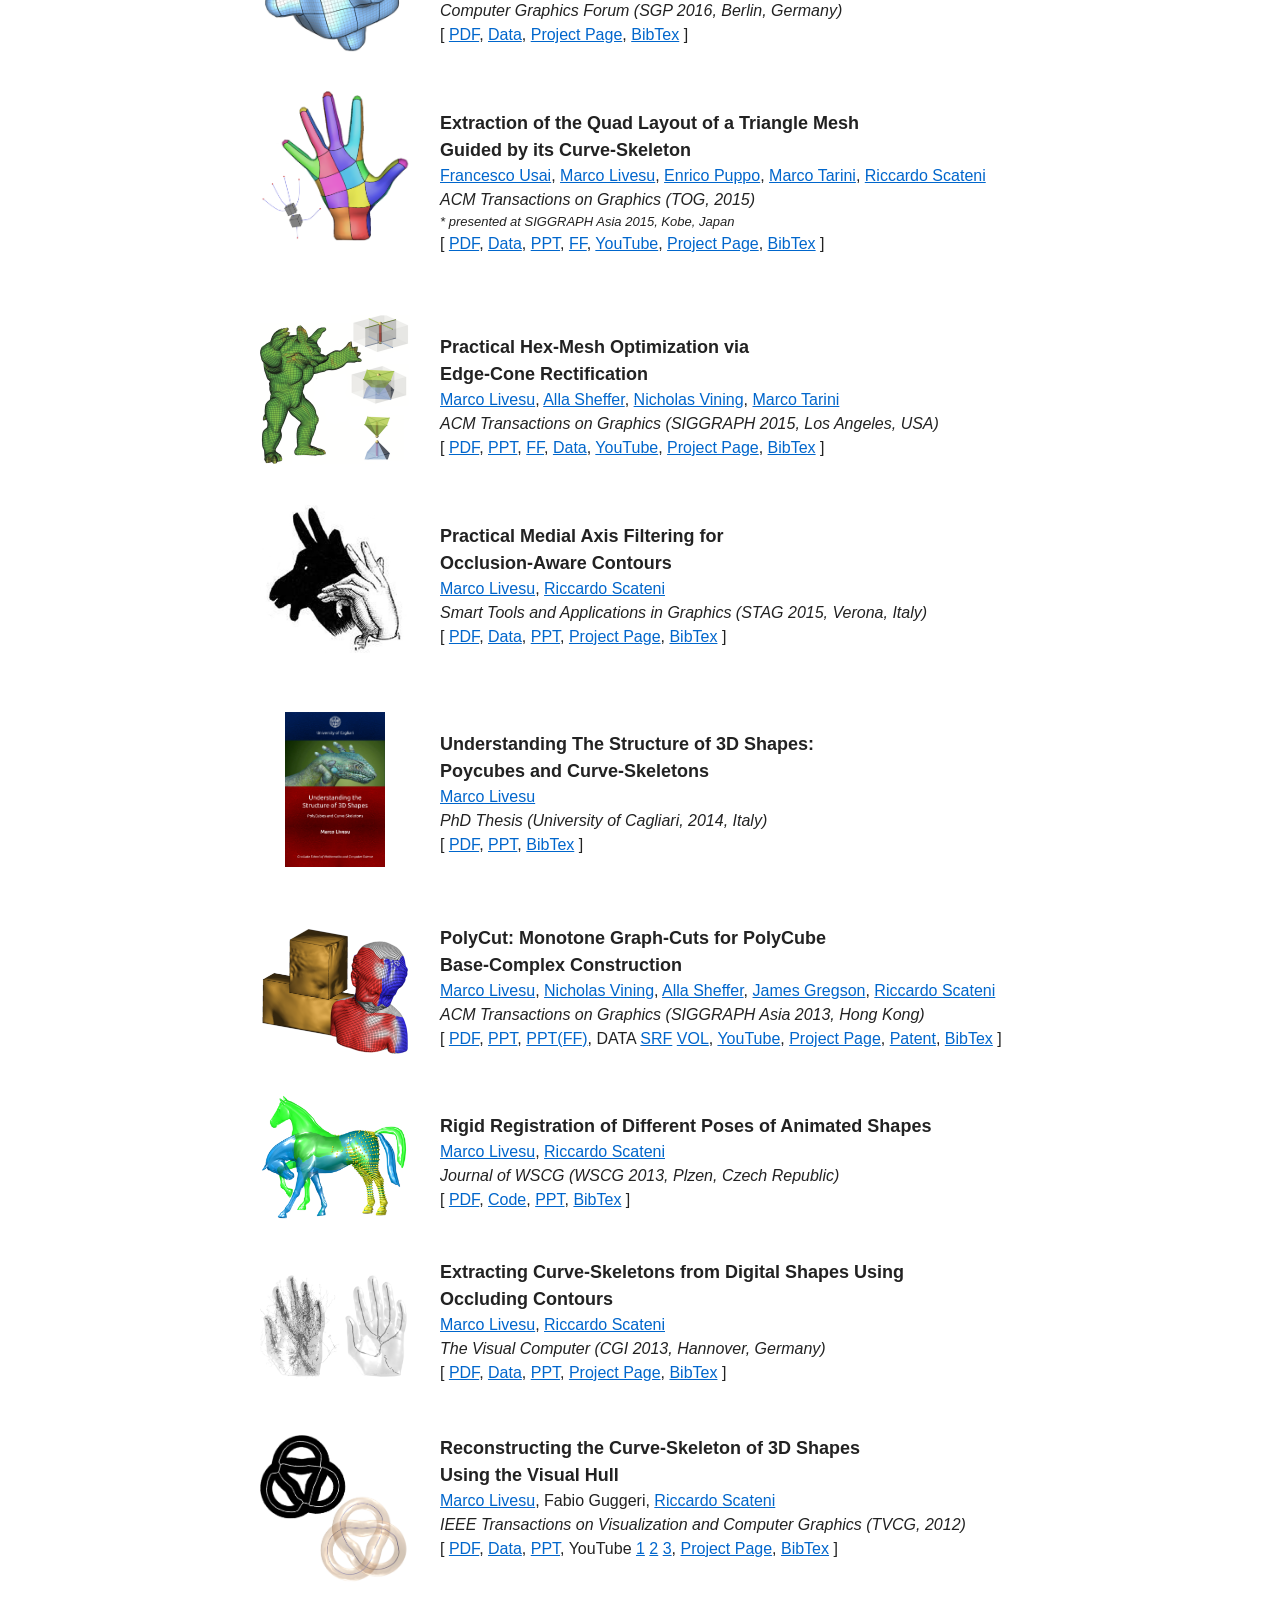
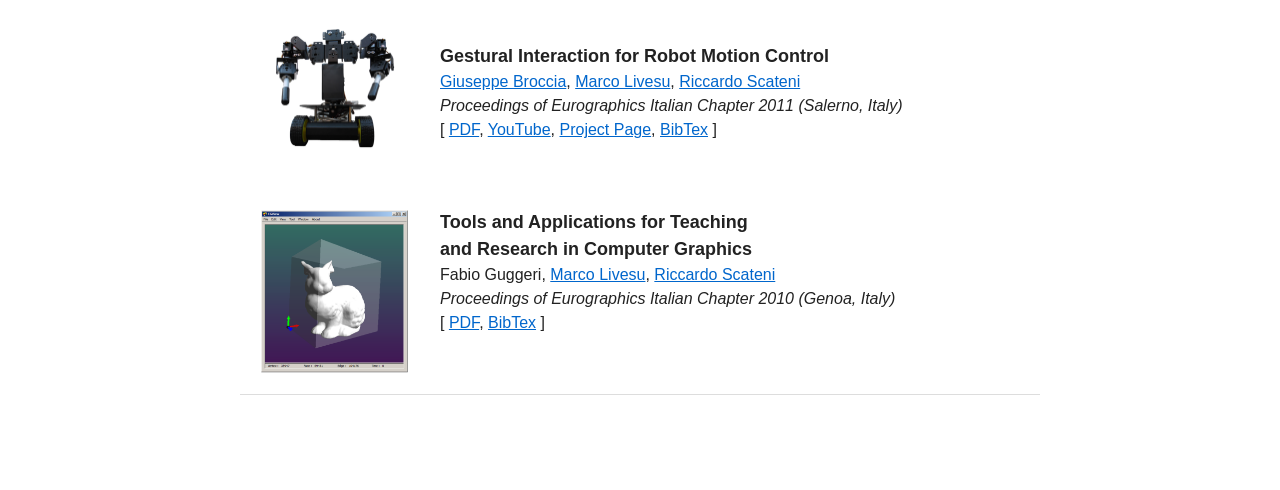
==== commit 9cbe4fed: "inserted ref to CGAL vol fitting package" ====
--- a/index.html
+++ b/index.html
@@ -248,7 +248,8 @@
       </font>
       <font size="3">[
         <a href="https://inria.hal.science/hal-05574616v1">PDF</a>,
-        <a href="https://github.com/fprotais/Mesh_optimization">Code</a>
+        <a href="https://github.com/fprotais/Mesh_optimization">Code</a>,
+        <a href="https://cgal.geometryfactory.com/CGAL/doc/main/Mesh_smoothing_3/index.html#Chapter_3D_Mesh_smoothing">CGAL package</a>
       ]</font><br>
     </div>
   </div>
